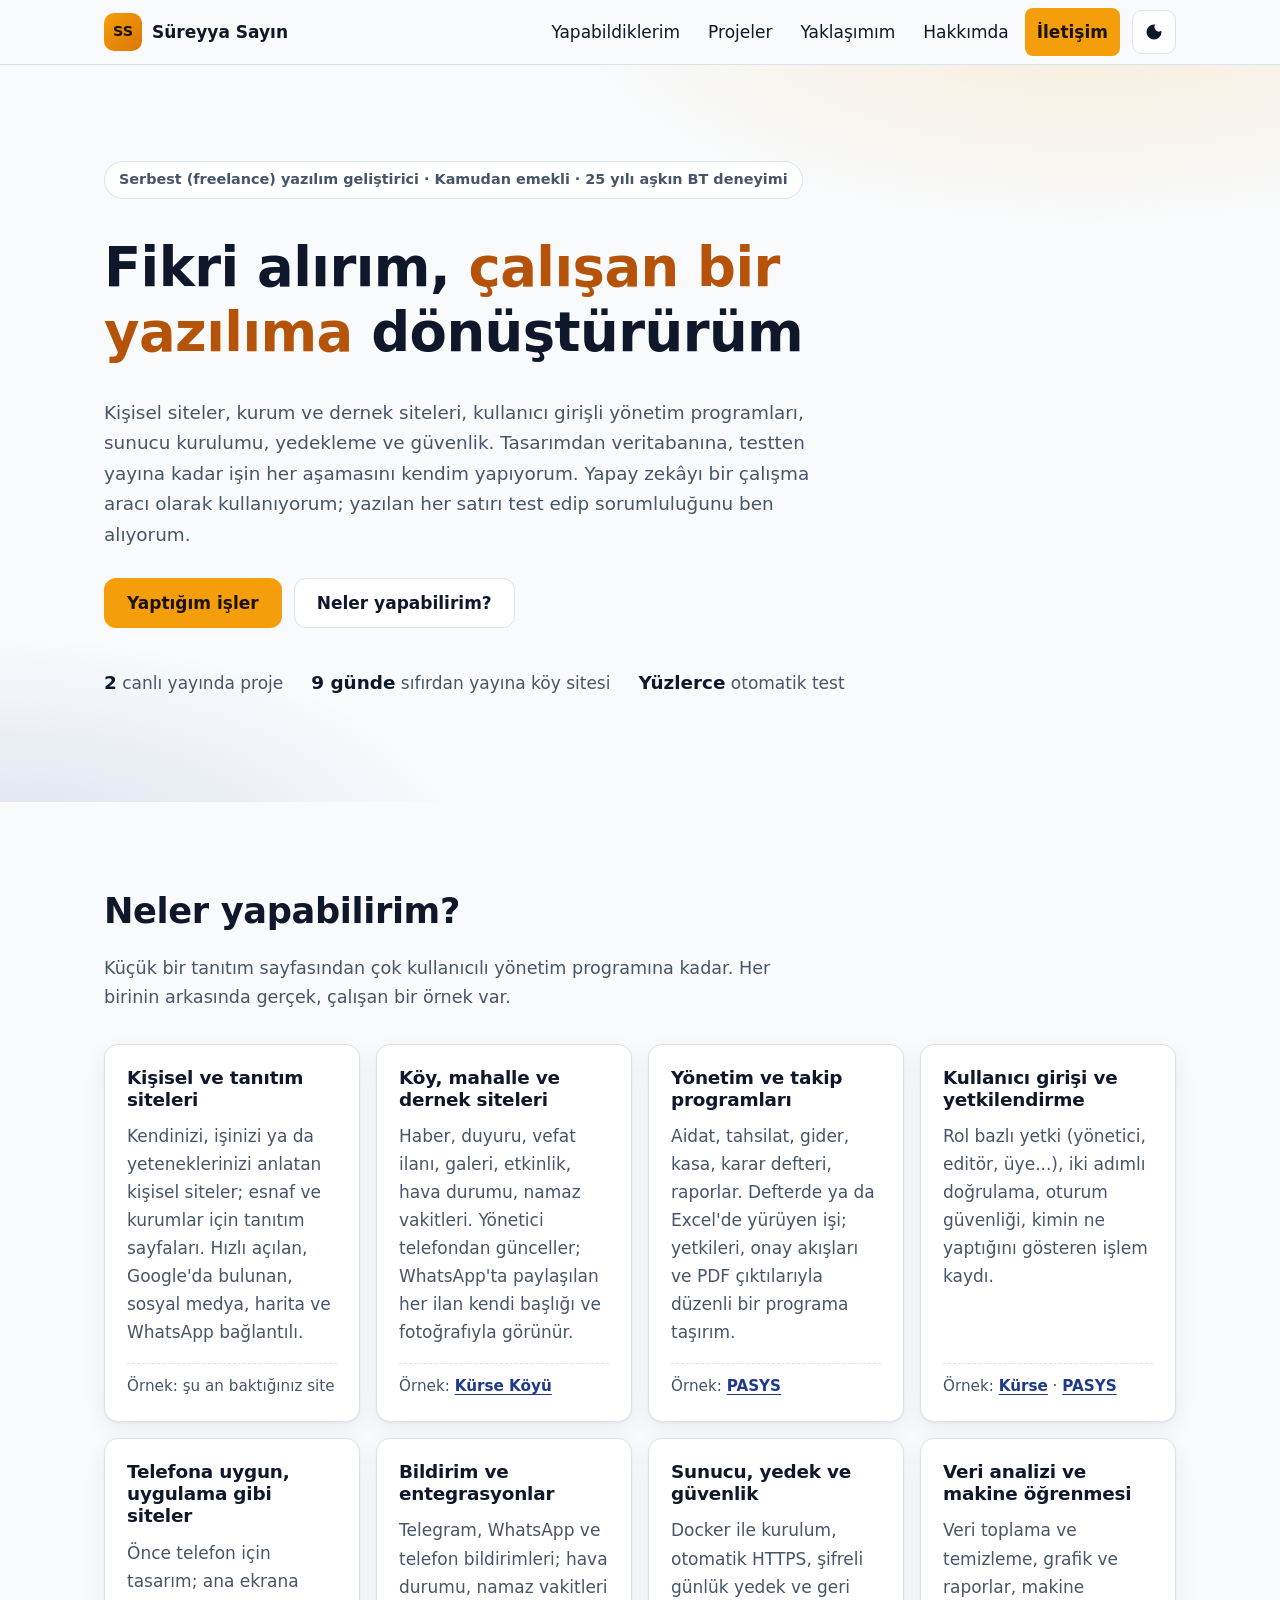
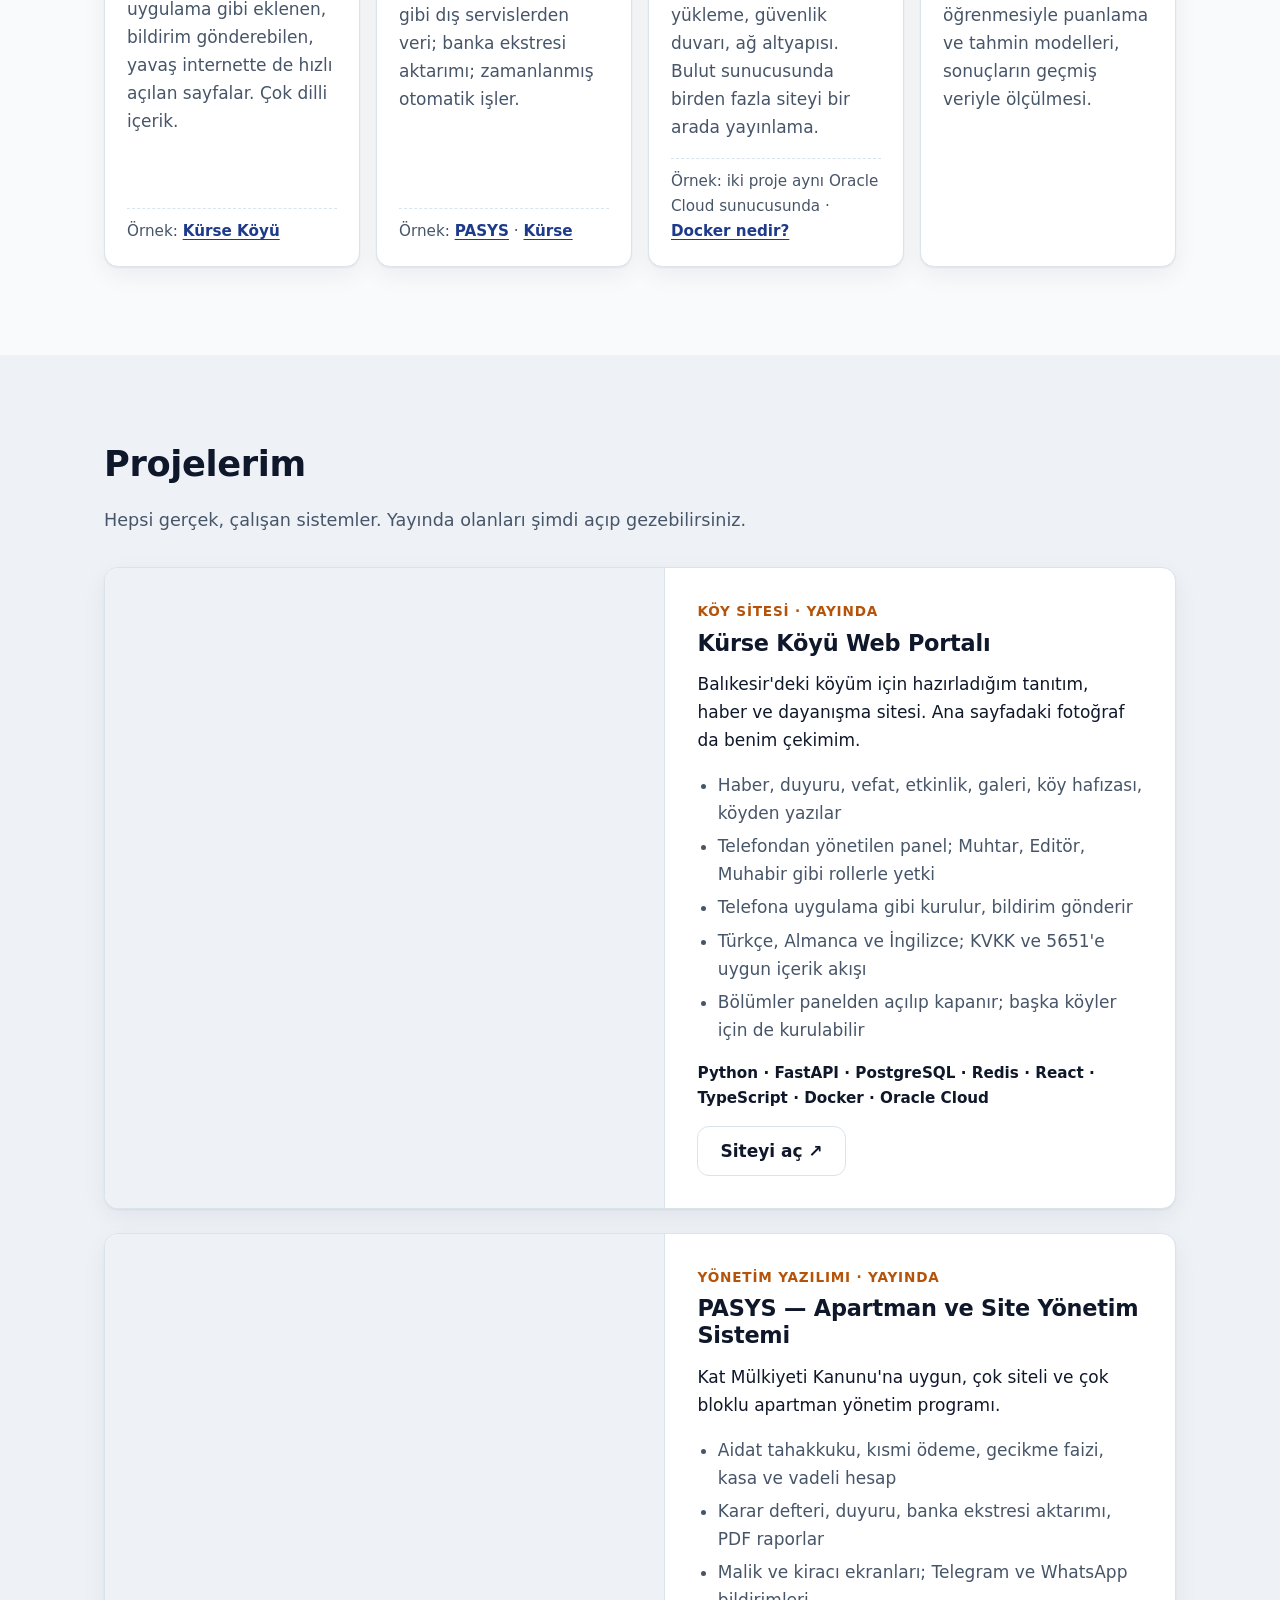
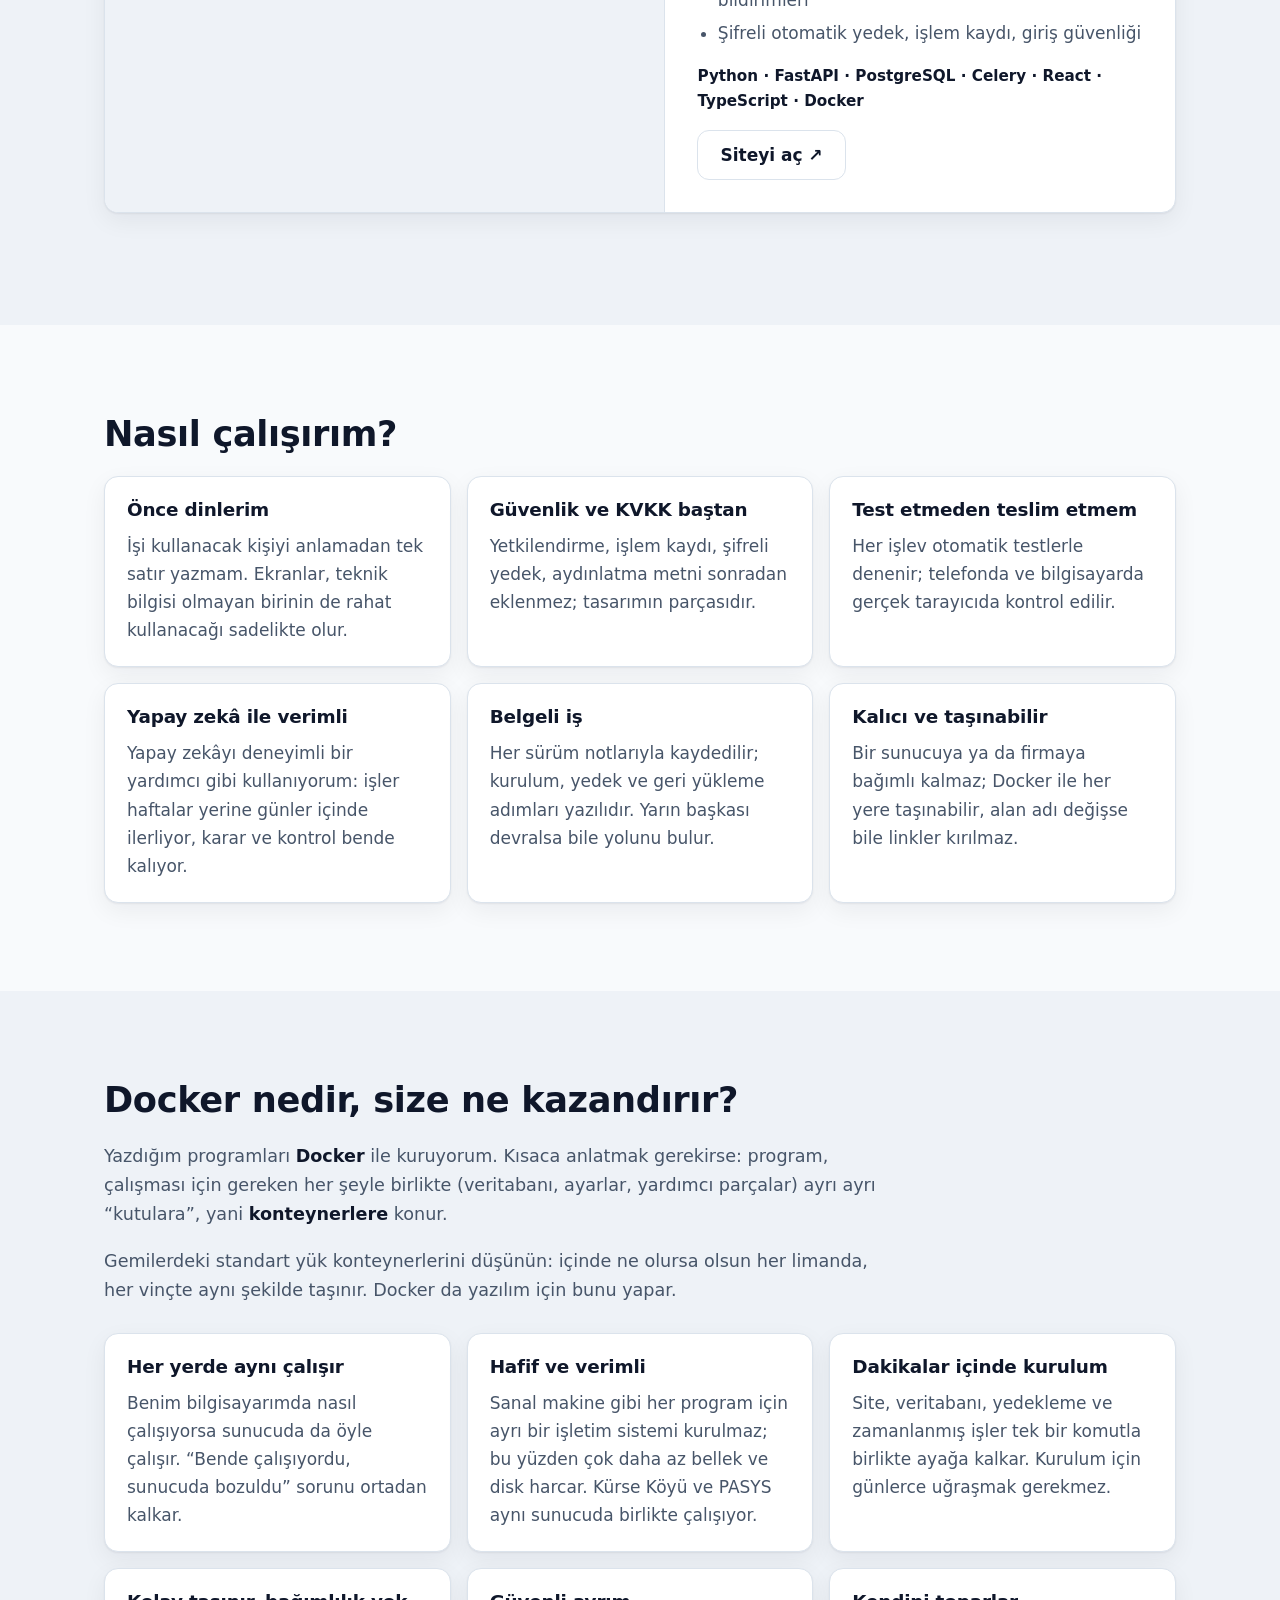
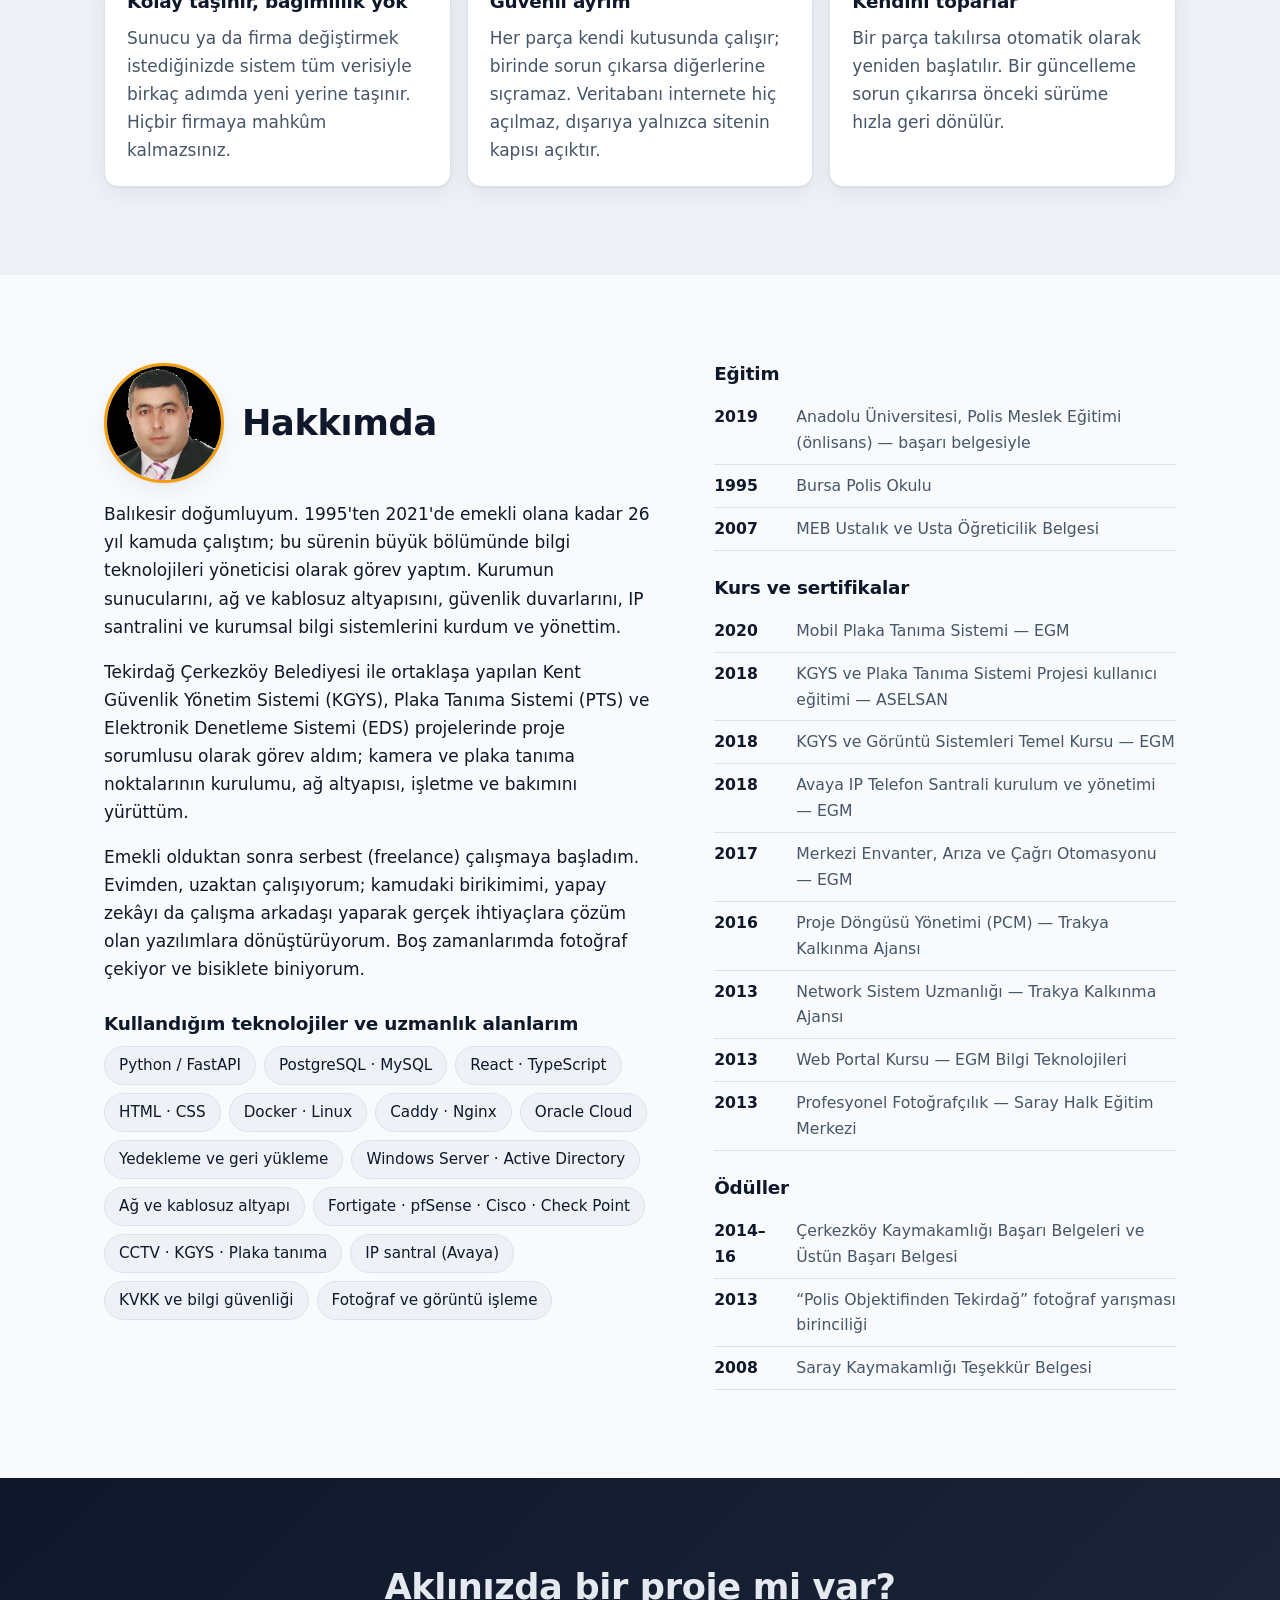
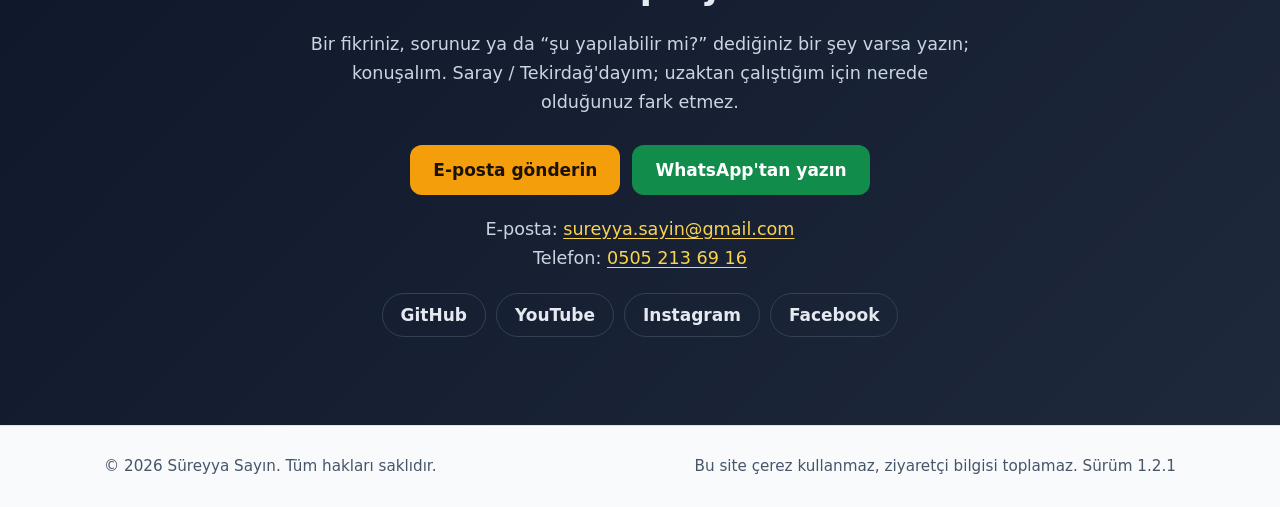
==== docs/index.html @ 5fce32c5 "fix: 'ücretsiz sunucu' ifadeleri kaldırıldı, denetime eklendi (1.2.1) Co-Authored-By: Claude Opus 5." ====
<!doctype html>
<html lang="tr">
<head>
<meta charset="utf-8">
<meta name="viewport" content="width=device-width, initial-scale=1">
<meta http-equiv="Content-Security-Policy" content="default-src 'self'; img-src 'self' data:; style-src 'self'; script-src 'self'; base-uri 'self'; form-action 'none'">
<meta name="referrer" content="strict-origin-when-cross-origin">
<title>Süreyya Sayın — Yazılım Geliştirici</title>
<meta name="description" content="Süreyya Sayın: web siteleri, yönetim programları, sunucu ve güvenlik altyapısı geliştiren, kamudan emekli bilgi teknolojileri uzmanı. Yaptığı projeler ve yetenekleri.">
<link rel="canonical" href="https://sureyyasayin.github.io/">
<meta name="theme-color" content="#0f172a">
<link rel="icon" href="favicon.svg" type="image/svg+xml">
<link rel="stylesheet" href="style.css">

<meta property="og:type" content="profile">
<meta property="og:locale" content="tr_TR">
<meta property="og:site_name" content="Süreyya Sayın">
<meta property="og:title" content="Süreyya Sayın — Yazılım Geliştirici">
<meta property="og:description" content="Web siteleri, yönetim programları, sunucu ve güvenlik. Yaptığım projeler ve yapabildiklerim.">
<meta property="og:url" content="https://sureyyasayin.github.io/">
<meta property="og:image" content="https://sureyyasayin.github.io/img/og.jpg">
<meta property="og:image:width" content="1200">
<meta property="og:image:height" content="630">
<meta property="og:image:alt" content="Süreyya Sayın'ın yaptığı Kürse Köyü sitesinin ana sayfası">
<meta name="twitter:card" content="summary_large_image">

<script type="application/ld+json">
{
  "@context": "https://schema.org",
  "@type": "Person",
  "name": "Süreyya Sayın",
  "jobTitle": "Yazılım geliştirici",
  "address": { "@type": "PostalAddress", "addressLocality": "Saray", "addressRegion": "Tekirdağ", "addressCountry": "TR" },
  "url": "https://sureyyasayin.github.io/",
  "sameAs": [
    "https://github.com/sureyyasayin",
    "https://www.youtube.com/@sureyyasayin",
    "https://www.instagram.com/sureyya.sayin/",
    "https://www.facebook.com/sureyya.sayin"
  ],
  "knowsAbout": ["Web geliştirme", "Python", "FastAPI", "PostgreSQL", "React", "Docker", "Ağ güvenliği", "KVKK"]
}
</script>
<script src="site.js" defer></script>
</head>
<body>
<a class="atla" href="#icerik">İçeriğe geç</a>

<header class="ust">
  <div class="kap ust-ic">
    <a class="logo" href="#" aria-label="Süreyya Sayın — sayfa başı">
      <span class="logo-isaret" aria-hidden="true">SS</span>
      <span>Süreyya Sayın</span>
    </a>
    <nav aria-label="Ana menü">
      <button class="menu-dugme" type="button" aria-expanded="false" aria-controls="menu">Menü</button>
      <ul id="menu" class="menu">
        <li><a href="#yapabildiklerim">Yapabildiklerim</a></li>
        <li><a href="#projeler">Projeler</a></li>
        <li><a href="#yaklasim">Yaklaşımım</a></li>
        <li><a href="#hakkimda">Hakkımda</a></li>
        <li><a class="menu-cta" href="#iletisim">İletişim</a></li>
      </ul>
    </nav>
    <button class="tema-dugme" type="button" aria-label="Açık / koyu tema" title="Açık / koyu tema">
      <svg viewBox="0 0 24 24" width="20" height="20" aria-hidden="true"><path fill="currentColor" d="M12 3a9 9 0 1 0 9 9c0-.46-.04-.92-.1-1.36A5.5 5.5 0 0 1 13.36 3.1 9.2 9.2 0 0 0 12 3Z"/></svg>
    </button>
  </div>
</header>

<main id="icerik">

<section class="giris">
  <div class="kap giris-ic">
    <p class="rozet">Serbest (freelance) yazılım geliştirici · Kamudan emekli · 25 yılı aşkın BT deneyimi</p>
    <h1>Fikri alırım, <span class="vurgu">çalışan bir yazılıma</span> dönüştürürüm</h1>
    <p class="giris-metin">Kişisel siteler, kurum ve dernek siteleri, kullanıcı girişli yönetim programları, sunucu kurulumu, yedekleme ve güvenlik. Tasarımdan veritabanına, testten yayına kadar işin her aşamasını kendim yapıyorum. Yapay zekâyı bir çalışma aracı olarak kullanıyorum; yazılan her satırı test edip sorumluluğunu ben alıyorum.</p>
    <div class="dugmeler">
      <a class="dugme dugme-ana" href="#projeler">Yaptığım işler</a>
      <a class="dugme dugme-ikinci" href="#yapabildiklerim">Neler yapabilirim?</a>
    </div>
    <ul class="giris-kanit" aria-label="Öne çıkanlar">
      <li><strong>2</strong> canlı yayında proje</li>
      <li><strong>9 günde</strong> sıfırdan yayına köy sitesi</li>
      <li><strong>Yüzlerce</strong> otomatik test</li>
    </ul>
  </div>
</section>

<section id="yapabildiklerim" class="bolum">
  <div class="kap">
    <h2>Neler yapabilirim?</h2>
    <p class="bolum-giris">Küçük bir tanıtım sayfasından çok kullanıcılı yönetim programına kadar. Her birinin arkasında gerçek, çalışan bir örnek var.</p>
    <div class="kartlar">
      <article class="kart">
        <h3>Kişisel ve tanıtım siteleri</h3>
        <p>Kendinizi, işinizi ya da yeteneklerinizi anlatan kişisel siteler; esnaf ve kurumlar için tanıtım sayfaları. Hızlı açılan, Google'da bulunan, sosyal medya, harita ve WhatsApp bağlantılı.</p>
        <p class="kanit">Örnek: şu an baktığınız site</p>
      </article>
      <article class="kart">
        <h3>Köy, mahalle ve dernek siteleri</h3>
        <p>Haber, duyuru, vefat ilanı, galeri, etkinlik, hava durumu, namaz vakitleri. Yönetici telefondan günceller; WhatsApp'ta paylaşılan her ilan kendi başlığı ve fotoğrafıyla görünür.</p>
        <p class="kanit">Örnek: <a href="#proje-kurse">Kürse Köyü</a></p>
      </article>
      <article class="kart">
        <h3>Yönetim ve takip programları</h3>
        <p>Aidat, tahsilat, gider, kasa, karar defteri, raporlar. Defterde ya da Excel'de yürüyen işi; yetkileri, onay akışları ve PDF çıktılarıyla düzenli bir programa taşırım.</p>
        <p class="kanit">Örnek: <a href="#proje-pasys">PASYS</a></p>
      </article>
      <article class="kart">
        <h3>Kullanıcı girişi ve yetkilendirme</h3>
        <p>Rol bazlı yetki (yönetici, editör, üye...), iki adımlı doğrulama, oturum güvenliği, kimin ne yaptığını gösteren işlem kaydı.</p>
        <p class="kanit">Örnek: <a href="#proje-kurse">Kürse</a> · <a href="#proje-pasys">PASYS</a></p>
      </article>
      <article class="kart">
        <h3>Telefona uygun, uygulama gibi siteler</h3>
        <p>Önce telefon için tasarım; ana ekrana uygulama gibi eklenen, bildirim gönderebilen, yavaş internette de hızlı açılan sayfalar. Çok dilli içerik.</p>
        <p class="kanit">Örnek: <a href="#proje-kurse">Kürse Köyü</a></p>
      </article>
      <article class="kart">
        <h3>Bildirim ve entegrasyonlar</h3>
        <p>Telegram, WhatsApp ve telefon bildirimleri; hava durumu, namaz vakitleri gibi dış servislerden veri; banka ekstresi aktarımı; zamanlanmış otomatik işler.</p>
        <p class="kanit">Örnek: <a href="#proje-pasys">PASYS</a> · <a href="#proje-kurse">Kürse</a></p>
      </article>
      <article class="kart">
        <h3>Sunucu, yedek ve güvenlik</h3>
        <p>Docker ile kurulum, otomatik HTTPS, şifreli günlük yedek ve geri yükleme, güvenlik duvarı, ağ altyapısı. Bulut sunucusunda birden fazla siteyi bir arada yayınlama.</p>
        <p class="kanit">Örnek: iki proje aynı Oracle Cloud sunucusunda · <a href="#docker">Docker nedir?</a></p>
      </article>
      <article class="kart">
        <h3>Veri analizi ve makine öğrenmesi</h3>
        <p>Veri toplama ve temizleme, grafik ve raporlar, makine öğrenmesiyle puanlama ve tahmin modelleri, sonuçların geçmiş veriyle ölçülmesi.</p>
      </article>
    </div>
  </div>
</section>

<section id="projeler" class="bolum bolum-koyu">
  <div class="kap">
    <h2>Projelerim</h2>
    <p class="bolum-giris">Hepsi gerçek, çalışan sistemler. Yayında olanları şimdi açıp gezebilirsiniz.</p>

    <article class="proje" id="proje-kurse">
      <a class="proje-gorsel" href="https://kursekoyu.duckdns.org" target="_blank" rel="noopener">
        <img src="img/kursekoyu.webp" width="960" height="600" loading="lazy" decoding="async" alt="Kürse Köyü sitesinin ana sayfası: köy manzarası, hava durumu ve namaz vakitleri kutuları">
      </a>
      <div class="proje-metin">
        <p class="etiket">Köy sitesi · Yayında</p>
        <h3>Kürse Köyü Web Portalı</h3>
        <p>Balıkesir'deki köyüm için hazırladığım tanıtım, haber ve dayanışma sitesi. Ana sayfadaki fotoğraf da benim çekimim.</p>
        <ul class="ozellik">
          <li>Haber, duyuru, vefat, etkinlik, galeri, köy hafızası, köyden yazılar</li>
          <li>Telefondan yönetilen panel; Muhtar, Editör, Muhabir gibi rollerle yetki</li>
          <li>Telefona uygulama gibi kurulur, bildirim gönderir</li>
          <li>Türkçe, Almanca ve İngilizce; KVKK ve 5651'e uygun içerik akışı</li>
          <li>Bölümler panelden açılıp kapanır; başka köyler için de kurulabilir</li>
        </ul>
        <p class="teknik">Python · FastAPI · PostgreSQL · Redis · React · TypeScript · Docker · Oracle Cloud</p>
        <a class="dugme dugme-ikinci" href="https://kursekoyu.duckdns.org" target="_blank" rel="noopener">Siteyi aç<span class="gizli"> (yeni sekmede)</span> ↗</a>
      </div>
    </article>

    <article class="proje" id="proje-pasys">
      <a class="proje-gorsel" href="https://pasys.duckdns.org" target="_blank" rel="noopener">
        <img src="img/pasys.webp" width="960" height="600" loading="lazy" decoding="async" alt="PASYS apartman ve site yönetim programının tanıtım sayfası">
      </a>
      <div class="proje-metin">
        <p class="etiket">Yönetim yazılımı · Yayında</p>
        <h3>PASYS — Apartman ve Site Yönetim Sistemi</h3>
        <p>Kat Mülkiyeti Kanunu'na uygun, çok siteli ve çok bloklu apartman yönetim programı.</p>
        <ul class="ozellik">
          <li>Aidat tahakkuku, kısmi ödeme, gecikme faizi, kasa ve vadeli hesap</li>
          <li>Karar defteri, duyuru, banka ekstresi aktarımı, PDF raporlar</li>
          <li>Malik ve kiracı ekranları; Telegram ve WhatsApp bildirimleri</li>
          <li>Şifreli otomatik yedek, işlem kaydı, giriş güvenliği</li>
        </ul>
        <p class="teknik">Python · FastAPI · PostgreSQL · Celery · React · TypeScript · Docker</p>
        <a class="dugme dugme-ikinci" href="https://pasys.duckdns.org" target="_blank" rel="noopener">Siteyi aç<span class="gizli"> (yeni sekmede)</span> ↗</a>
      </div>
    </article>

  </div>
</section>

<section id="yaklasim" class="bolum">
  <div class="kap">
    <h2>Nasıl çalışırım?</h2>
    <div class="kartlar kartlar-uc">
      <article class="kart"><h3>Önce dinlerim</h3><p>İşi kullanacak kişiyi anlamadan tek satır yazmam. Ekranlar, teknik bilgisi olmayan birinin de rahat kullanacağı sadelikte olur.</p></article>
      <article class="kart"><h3>Güvenlik ve KVKK baştan</h3><p>Yetkilendirme, işlem kaydı, şifreli yedek, aydınlatma metni sonradan eklenmez; tasarımın parçasıdır.</p></article>
      <article class="kart"><h3>Test etmeden teslim etmem</h3><p>Her işlev otomatik testlerle denenir; telefonda ve bilgisayarda gerçek tarayıcıda kontrol edilir.</p></article>
      <article class="kart"><h3>Yapay zekâ ile verimli</h3><p>Yapay zekâyı deneyimli bir yardımcı gibi kullanıyorum: işler haftalar yerine günler içinde ilerliyor, karar ve kontrol bende kalıyor.</p></article>
      <article class="kart"><h3>Belgeli iş</h3><p>Her sürüm notlarıyla kaydedilir; kurulum, yedek ve geri yükleme adımları yazılıdır. Yarın başkası devralsa bile yolunu bulur.</p></article>
      <article class="kart"><h3>Kalıcı ve taşınabilir</h3><p>Bir sunucuya ya da firmaya bağımlı kalmaz; Docker ile her yere taşınabilir, alan adı değişse bile linkler kırılmaz.</p></article>
    </div>
  </div>
</section>

<section id="docker" class="bolum bolum-koyu">
  <div class="kap">
    <h2>Docker nedir, size ne kazandırır?</h2>
    <div class="docker-giris">
      <p>Yazdığım programları <strong>Docker</strong> ile kuruyorum. Kısaca anlatmak gerekirse: program, çalışması için gereken her şeyle birlikte (veritabanı, ayarlar, yardımcı parçalar) ayrı ayrı “kutulara”, yani <strong>konteynerlere</strong> konur.</p>
      <p>Gemilerdeki standart yük konteynerlerini düşünün: içinde ne olursa olsun her limanda, her vinçte aynı şekilde taşınır. Docker da yazılım için bunu yapar.</p>
    </div>
    <div class="kartlar kartlar-uc">
      <article class="kart"><h3>Her yerde aynı çalışır</h3><p>Benim bilgisayarımda nasıl çalışıyorsa sunucuda da öyle çalışır. “Bende çalışıyordu, sunucuda bozuldu” sorunu ortadan kalkar.</p></article>
      <article class="kart"><h3>Hafif ve verimli</h3><p>Sanal makine gibi her program için ayrı bir işletim sistemi kurulmaz; bu yüzden çok daha az bellek ve disk harcar. Kürse Köyü ve PASYS aynı sunucuda birlikte çalışıyor.</p></article>
      <article class="kart"><h3>Dakikalar içinde kurulum</h3><p>Site, veritabanı, yedekleme ve zamanlanmış işler tek bir komutla birlikte ayağa kalkar. Kurulum için günlerce uğraşmak gerekmez.</p></article>
      <article class="kart"><h3>Kolay taşınır, bağımlılık yok</h3><p>Sunucu ya da firma değiştirmek istediğinizde sistem tüm verisiyle birkaç adımda yeni yerine taşınır. Hiçbir firmaya mahkûm kalmazsınız.</p></article>
      <article class="kart"><h3>Güvenli ayrım</h3><p>Her parça kendi kutusunda çalışır; birinde sorun çıkarsa diğerlerine sıçramaz. Veritabanı internete hiç açılmaz, dışarıya yalnızca sitenin kapısı açıktır.</p></article>
      <article class="kart"><h3>Kendini toparlar</h3><p>Bir parça takılırsa otomatik olarak yeniden başlatılır. Bir güncelleme sorun çıkarırsa önceki sürüme hızla geri dönülür.</p></article>
    </div>
  </div>
</section>

<section id="hakkimda" class="bolum">
  <div class="kap hakkimda">
    <div>
      <div class="kimlik">
        <img class="portre" src="img/sureyya.webp" width="186" height="186" alt="Süreyya Sayın'ın portre fotoğrafı">
        <h2>Hakkımda</h2>
      </div>
      <p>Balıkesir doğumluyum. 1995'ten 2021'de emekli olana kadar 26 yıl kamuda çalıştım; bu sürenin büyük bölümünde bilgi teknolojileri yöneticisi olarak görev yaptım. Kurumun sunucularını, ağ ve kablosuz altyapısını, güvenlik duvarlarını, IP santralini ve kurumsal bilgi sistemlerini kurdum ve yönettim.</p>
      <p>Tekirdağ Çerkezköy Belediyesi ile ortaklaşa yapılan Kent Güvenlik Yönetim Sistemi (KGYS), Plaka Tanıma Sistemi (PTS) ve Elektronik Denetleme Sistemi (EDS) projelerinde proje sorumlusu olarak görev aldım; kamera ve plaka tanıma noktalarının kurulumu, ağ altyapısı, işletme ve bakımını yürüttüm.</p>
      <p>Emekli olduktan sonra serbest (freelance) çalışmaya başladım. Evimden, uzaktan çalışıyorum; kamudaki birikimimi, yapay zekâyı da çalışma arkadaşı yaparak gerçek ihtiyaçlara çözüm olan yazılımlara dönüştürüyorum. Boş zamanlarımda fotoğraf çekiyor ve bisiklete biniyorum.</p>

      <h3 class="ara-baslik">Kullandığım teknolojiler ve uzmanlık alanlarım</h3>
      <ul class="etiketler" aria-label="Uzmanlık alanları">
        <li>Python / FastAPI</li><li>PostgreSQL · MySQL</li><li>React · TypeScript</li><li>HTML · CSS</li>
        <li>Docker · Linux</li><li>Caddy · Nginx</li><li>Oracle Cloud</li><li>Yedekleme ve geri yükleme</li>
        <li>Windows Server · Active Directory</li><li>Ağ ve kablosuz altyapı</li><li>Fortigate · pfSense · Cisco · Check Point</li>
        <li>CCTV · KGYS · Plaka tanıma</li><li>IP santral (Avaya)</li><li>KVKK ve bilgi güvenliği</li><li>Fotoğraf ve görüntü işleme</li>
      </ul>
    </div>

    <div class="yan">
      <h3>Eğitim</h3>
      <ul class="liste">
        <li><span>2019</span> Anadolu Üniversitesi, Polis Meslek Eğitimi (önlisans) — başarı belgesiyle</li>
        <li><span>1995</span> Bursa Polis Okulu</li>
        <li><span>2007</span> MEB Ustalık ve Usta Öğreticilik Belgesi</li>
      </ul>

      <h3>Kurs ve sertifikalar</h3>
      <ul class="liste">
        <li><span>2020</span> Mobil Plaka Tanıma Sistemi — EGM</li>
        <li><span>2018</span> KGYS ve Plaka Tanıma Sistemi Projesi kullanıcı eğitimi — ASELSAN</li>
        <li><span>2018</span> KGYS ve Görüntü Sistemleri Temel Kursu — EGM</li>
        <li><span>2018</span> Avaya IP Telefon Santrali kurulum ve yönetimi — EGM</li>
        <li><span>2017</span> Merkezi Envanter, Arıza ve Çağrı Otomasyonu — EGM</li>
        <li><span>2016</span> Proje Döngüsü Yönetimi (PCM) — Trakya Kalkınma Ajansı</li>
        <li><span>2013</span> Network Sistem Uzmanlığı — Trakya Kalkınma Ajansı</li>
        <li><span>2013</span> Web Portal Kursu — EGM Bilgi Teknolojileri</li>
        <li><span>2013</span> Profesyonel Fotoğrafçılık — Saray Halk Eğitim Merkezi</li>
      </ul>

      <h3>Ödüller</h3>
      <ul class="liste">
        <li><span>2014–16</span> Çerkezköy Kaymakamlığı Başarı Belgeleri ve Üstün Başarı Belgesi</li>
        <li><span>2013</span> “Polis Objektifinden Tekirdağ” fotoğraf yarışması birinciliği</li>
        <li><span>2008</span> Saray Kaymakamlığı Teşekkür Belgesi</li>
      </ul>
    </div>
  </div>
</section>

<section id="iletisim" class="bolum bolum-iletisim">
  <div class="kap iletisim">
    <h2>Aklınızda bir proje mi var?</h2>
    <p>Bir fikriniz, sorunuz ya da “şu yapılabilir mi?” dediğiniz bir şey varsa yazın; konuşalım. Saray / Tekirdağ'dayım; uzaktan çalıştığım için nerede olduğunuz fark etmez.</p>
    <div class="dugmeler dugmeler-orta">
      <a class="dugme dugme-ana js-eposta" href="#iletisim">E-posta gönderin</a>
      <a class="dugme dugme-whatsapp js-whatsapp" href="#iletisim" hidden>WhatsApp'tan yazın</a>
    </div>
    <p class="eposta-metin">E-posta: <span class="js-eposta-metin">sureyya.sayin [at] gmail [nokta] com</span><span class="js-telefon-satir" hidden><br>Telefon: <span class="js-telefon"></span></span></p>
    <ul class="baglantilar" aria-label="Sosyal medya hesaplarım">
      <li><a href="https://github.com/sureyyasayin" target="_blank" rel="noopener me">GitHub</a></li>
      <li><a href="https://www.youtube.com/@sureyyasayin" target="_blank" rel="noopener me">YouTube</a></li>
      <li><a href="https://www.instagram.com/sureyya.sayin/" target="_blank" rel="noopener me">Instagram</a></li>
      <li><a href="https://www.facebook.com/sureyya.sayin" target="_blank" rel="noopener me">Facebook</a></li>
    </ul>
  </div>
</section>

</main>

<footer class="alt">
  <div class="kap alt-ic">
    <p>© 2026 Süreyya Sayın. Tüm hakları saklıdır.</p>
    <p>Bu site çerez kullanmaz, ziyaretçi bilgisi toplamaz. <span class="surum" data-surum="1.2.1">Sürüm 1.2.1</span></p>
  </div>
</footer>
</body>
</html>
---- docs/style.css ----
/* Süreyya Sayın — kişisel site. Dış kaynak yok; sistem yazı tipleri. */
:root {
  --zemin: #f8fafc;
  --zemin-2: #eef2f7;
  --kart: #ffffff;
  --metin: #0f172a;
  --metin-2: #475569;
  --cizgi: #dbe3ec;
  --vurgu: #b45309;
  --vurgu-acik: #f59e0b;
  --dugme-metin: #1c1204;
  --ana: #1e3a8a;
  --golge: 0 1px 2px rgb(15 23 42 / .06), 0 8px 24px rgb(15 23 42 / .06);
  --yaricap: 14px;
  --font: system-ui, -apple-system, "Segoe UI", Roboto, "Noto Sans", Ubuntu, sans-serif;
  color-scheme: light;
}
@media (prefers-color-scheme: dark) {
  :root:not([data-theme="light"]) {
    --zemin: #0b1120; --zemin-2: #0f172a; --kart: #131c2e; --metin: #e5e9f0;
    --metin-2: #a3afc2; --cizgi: #24314a; --vurgu: #fbbf24; --vurgu-acik: #f59e0b;
    --ana: #93c5fd; --golge: 0 1px 2px rgb(0 0 0 / .3), 0 8px 24px rgb(0 0 0 / .25);
    color-scheme: dark;
  }
}
:root[data-theme="dark"] {
  --zemin: #0b1120; --zemin-2: #0f172a; --kart: #131c2e; --metin: #e5e9f0;
  --metin-2: #a3afc2; --cizgi: #24314a; --vurgu: #fbbf24; --vurgu-acik: #f59e0b;
  --ana: #93c5fd; --golge: 0 1px 2px rgb(0 0 0 / .3), 0 8px 24px rgb(0 0 0 / .25);
  color-scheme: dark;
}

*, *::before, *::after { box-sizing: border-box; }
html { scroll-behavior: smooth; scroll-padding-top: 80px; -webkit-text-size-adjust: 100%; }
@media (prefers-reduced-motion: reduce) { html { scroll-behavior: auto; } * { transition: none !important; } }
body {
  margin: 0; font-family: var(--font); font-size: 1.0625rem; line-height: 1.65;
  color: var(--metin); background: var(--zemin); overflow-x: hidden;
}
img { max-width: 100%; height: auto; display: block; }
a { color: var(--ana); text-underline-offset: 3px; }
h1, h2, h3 { line-height: 1.2; margin: 0 0 .6em; letter-spacing: -.01em; }
h2 { font-size: clamp(1.6rem, 4vw, 2.2rem); }
h3 { font-size: 1.15rem; }
p { margin: 0 0 1em; }
:focus-visible { outline: 3px solid var(--vurgu-acik); outline-offset: 3px; border-radius: 6px; }

.kap { width: 100%; max-width: 1120px; margin: 0 auto; padding: 0 16px; }
@media (min-width: 640px) { .kap { padding: 0 24px; } }
.gizli { position: absolute; width: 1px; height: 1px; overflow: hidden; clip: rect(0 0 0 0); white-space: nowrap; }
.atla { position: absolute; left: 12px; top: -60px; z-index: 100; background: var(--kart); padding: 10px 14px; border-radius: 8px; }
.atla:focus { top: 12px; }

/* Üst çubuk */
.ust {
  position: sticky; top: 0; z-index: 50; background: color-mix(in srgb, var(--zemin) 88%, transparent);
  backdrop-filter: blur(10px); border-bottom: 1px solid var(--cizgi);
}
.ust-ic { display: flex; align-items: center; gap: 12px; min-height: 64px; }
.logo { display: flex; align-items: center; gap: 10px; font-weight: 700; color: var(--metin); text-decoration: none; margin-right: auto; }
.logo-isaret {
  display: grid; place-items: center; width: 38px; height: 38px; border-radius: 10px;
  background: linear-gradient(135deg, #f59e0b, #d97706); color: #1c1204; font-size: .9rem; font-weight: 800;
}
.menu { list-style: none; margin: 0; padding: 0; display: flex; gap: 4px; }
.menu a { display: block; padding: 10px 12px; border-radius: 8px; color: var(--metin); text-decoration: none; font-weight: 500; }
.menu a:hover { background: var(--zemin-2); }
.menu .menu-cta { background: var(--vurgu-acik); color: var(--dugme-metin); font-weight: 700; }
.menu .menu-cta:hover { background: #fbbf24; }
.menu-dugme, .tema-dugme {
  font: inherit; color: var(--metin); background: var(--kart); border: 1px solid var(--cizgi);
  border-radius: 10px; min-height: 44px; min-width: 44px; cursor: pointer; display: grid; place-items: center;
}
.menu-dugme { display: none; padding: 0 14px; font-weight: 600; }
@media (max-width: 820px) {
  .menu-dugme { display: grid; }
  .menu {
    display: none; position: absolute; left: 0; right: 0; top: 64px; flex-direction: column; gap: 0;
    background: var(--kart); border-bottom: 1px solid var(--cizgi); padding: 8px 16px 16px; box-shadow: var(--golge);
  }
  .menu.acik { display: flex; }
  .menu a { padding: 14px 12px; font-size: 1.1rem; }
}

/* Giriş */
.giris {
  padding: 56px 0 64px;
  background:
    radial-gradient(900px 400px at 85% -10%, rgb(245 158 11 / .16), transparent 60%),
    radial-gradient(800px 400px at 0% 110%, rgb(30 58 138 / .14), transparent 60%);
}
@media (min-width: 820px) { .giris { padding: 96px 0 104px; } }
.giris-ic h1 { max-width: 860px; }
.rozet {
  display: inline-block; font-size: .9rem; font-weight: 600; color: var(--metin-2);
  border: 1px solid var(--cizgi); background: var(--kart); padding: 6px 14px; border-radius: 999px;
}
h1 { font-size: clamp(2rem, 6vw, 3.4rem); margin-top: .4em; }
.vurgu { color: var(--vurgu); }
.giris-metin { font-size: 1.15rem; color: var(--metin-2); max-width: 720px; }
.dugmeler { display: flex; flex-wrap: wrap; gap: 12px; margin: 28px 0 0; }
.dugmeler-orta { justify-content: center; }
.dugme {
  display: inline-flex; align-items: center; justify-content: center; gap: 6px; min-height: 50px;
  padding: 0 22px; border-radius: 12px; font-weight: 700; text-decoration: none; border: 1px solid transparent;
}
.dugme-ana { background: var(--vurgu-acik); color: var(--dugme-metin); }
.dugme-ana:hover { background: #fbbf24; }
.dugme-ikinci { background: var(--kart); color: var(--metin); border-color: var(--cizgi); }
.dugme-ikinci:hover { border-color: var(--metin-2); }
.dugme-whatsapp { background: #128c4a; color: #fff; }
.dugme-whatsapp:hover { background: #0e7a40; }
.dugme[hidden] { display: none; }
.giris-kanit { list-style: none; padding: 0; margin: 40px 0 0; display: flex; flex-wrap: wrap; gap: 12px 28px; color: var(--metin-2); }
.giris-kanit strong { color: var(--metin); font-size: 1.15rem; }

/* Bölümler */
.bolum { padding: 64px 0; }
@media (min-width: 820px) { .bolum { padding: 88px 0; } }
.bolum-koyu { background: var(--zemin-2); }
.bolum-giris { color: var(--metin-2); max-width: 720px; margin-bottom: 32px; font-size: 1.1rem; }

.kartlar { display: grid; gap: 16px; grid-template-columns: 1fr; }
@media (min-width: 640px) { .kartlar { grid-template-columns: repeat(2, 1fr); } }
@media (min-width: 1000px) { .kartlar { grid-template-columns: repeat(4, 1fr); } .kartlar-uc { grid-template-columns: repeat(3, 1fr); } }
.kart {
  background: var(--kart); border: 1px solid var(--cizgi); border-radius: var(--yaricap);
  padding: 22px; box-shadow: var(--golge); display: flex; flex-direction: column;
}
.kart p { color: var(--metin-2); }
.kart p:last-child { margin-bottom: 0; }
.kart .kanit { margin-top: auto; padding-top: 10px; border-top: 1px dashed var(--cizgi); font-size: .95rem; }
.kart .kanit a { font-weight: 600; }

/* Projeler */
.proje {
  display: grid; gap: 0; background: var(--kart); border: 1px solid var(--cizgi); border-radius: var(--yaricap);
  overflow: hidden; box-shadow: var(--golge); margin-bottom: 24px;
}
@media (min-width: 900px) { .proje { grid-template-columns: 1.1fr 1fr; } }
.proje-gorsel { display: block; background: var(--zemin-2); border-bottom: 1px solid var(--cizgi); }
@media (min-width: 900px) { .proje-gorsel { border-bottom: 0; border-right: 1px solid var(--cizgi); } }
.proje-gorsel { overflow: hidden; align-self: stretch; }
.proje-gorsel img { width: 100%; height: auto; transition: transform .3s; }
.proje-gorsel:hover img { transform: scale(1.02); }
.proje-metin { padding: 24px; }
@media (min-width: 900px) { .proje-metin { padding: 32px; } }
.etiket { font-size: .85rem; font-weight: 700; text-transform: uppercase; letter-spacing: .06em; color: var(--vurgu); margin-bottom: .5em; }
.proje h3 { font-size: 1.4rem; }
.ozellik { padding-left: 1.2em; margin: 0 0 1em; color: var(--metin-2); }
.ozellik li { margin-bottom: .3em; }
.teknik { font-size: .95rem; font-weight: 600; color: var(--metin); }

.iletisim-404 { text-align: center; max-width: 640px; }

/* Docker */
.docker-giris { max-width: 780px; margin-bottom: 28px; font-size: 1.1rem; color: var(--metin-2); }
.docker-giris strong { color: var(--metin); }
.hakkimda .etiketler li { background: var(--zemin-2); }

/* Hakkımda */
.hakkimda { display: grid; gap: 40px; }
@media (min-width: 900px) { .hakkimda { grid-template-columns: 1.2fr 1fr; gap: 56px; } }
.kimlik { display: flex; align-items: center; gap: 18px; margin-bottom: 1em; }
.kimlik h2 { margin: 0; }
.portre { width: 96px; height: 96px; border-radius: 50%; object-fit: cover; border: 3px solid var(--vurgu-acik); box-shadow: var(--golge); }
@media (min-width: 640px) { .portre { width: 120px; height: 120px; } }
.ara-baslik { margin-top: 1.6em; }
.etiketler { list-style: none; padding: 0; margin: 0; display: flex; flex-wrap: wrap; gap: 8px; }
.etiketler li { background: var(--kart); border: 1px solid var(--cizgi); border-radius: 999px; padding: 6px 14px; font-size: .95rem; }
.yan h3 { margin-top: 1.4em; }
.yan h3:first-child { margin-top: 0; }
.liste { list-style: none; padding: 0; margin: 0; }
.liste li { display: grid; grid-template-columns: 4.6em 1fr; gap: 10px; padding: 8px 0; border-bottom: 1px solid var(--cizgi); color: var(--metin-2); font-size: .98rem; }
.liste span { font-weight: 700; color: var(--metin); font-variant-numeric: tabular-nums; }

/* İletişim */
.bolum-iletisim { background: linear-gradient(135deg, #0f172a, #1e293b); color: #e5e9f0; }
.bolum-iletisim a:not(.dugme) { color: #fcd34d; }
.iletisim { text-align: center; max-width: 720px; }
.iletisim > p { color: #cbd5e1; font-size: 1.1rem; }
.eposta-metin { margin-top: 20px; }
.baglantilar { list-style: none; padding: 0; margin: 20px 0 0; display: flex; flex-wrap: wrap; justify-content: center; gap: 10px; }
.bolum-iletisim .baglantilar a {
  display: inline-flex; align-items: center; min-height: 44px; padding: 0 18px; border-radius: 999px;
  border: 1px solid #334155; color: #e5e9f0; text-decoration: none; font-weight: 600;
}
.bolum-iletisim .baglantilar a:hover { border-color: #fcd34d; color: #fcd34d; }

.alt { padding: 28px 0; border-top: 1px solid var(--cizgi); color: var(--metin-2); font-size: .95rem; }
.alt-ic { display: flex; flex-wrap: wrap; justify-content: space-between; gap: 4px 24px; }
.alt p { margin: 0; }
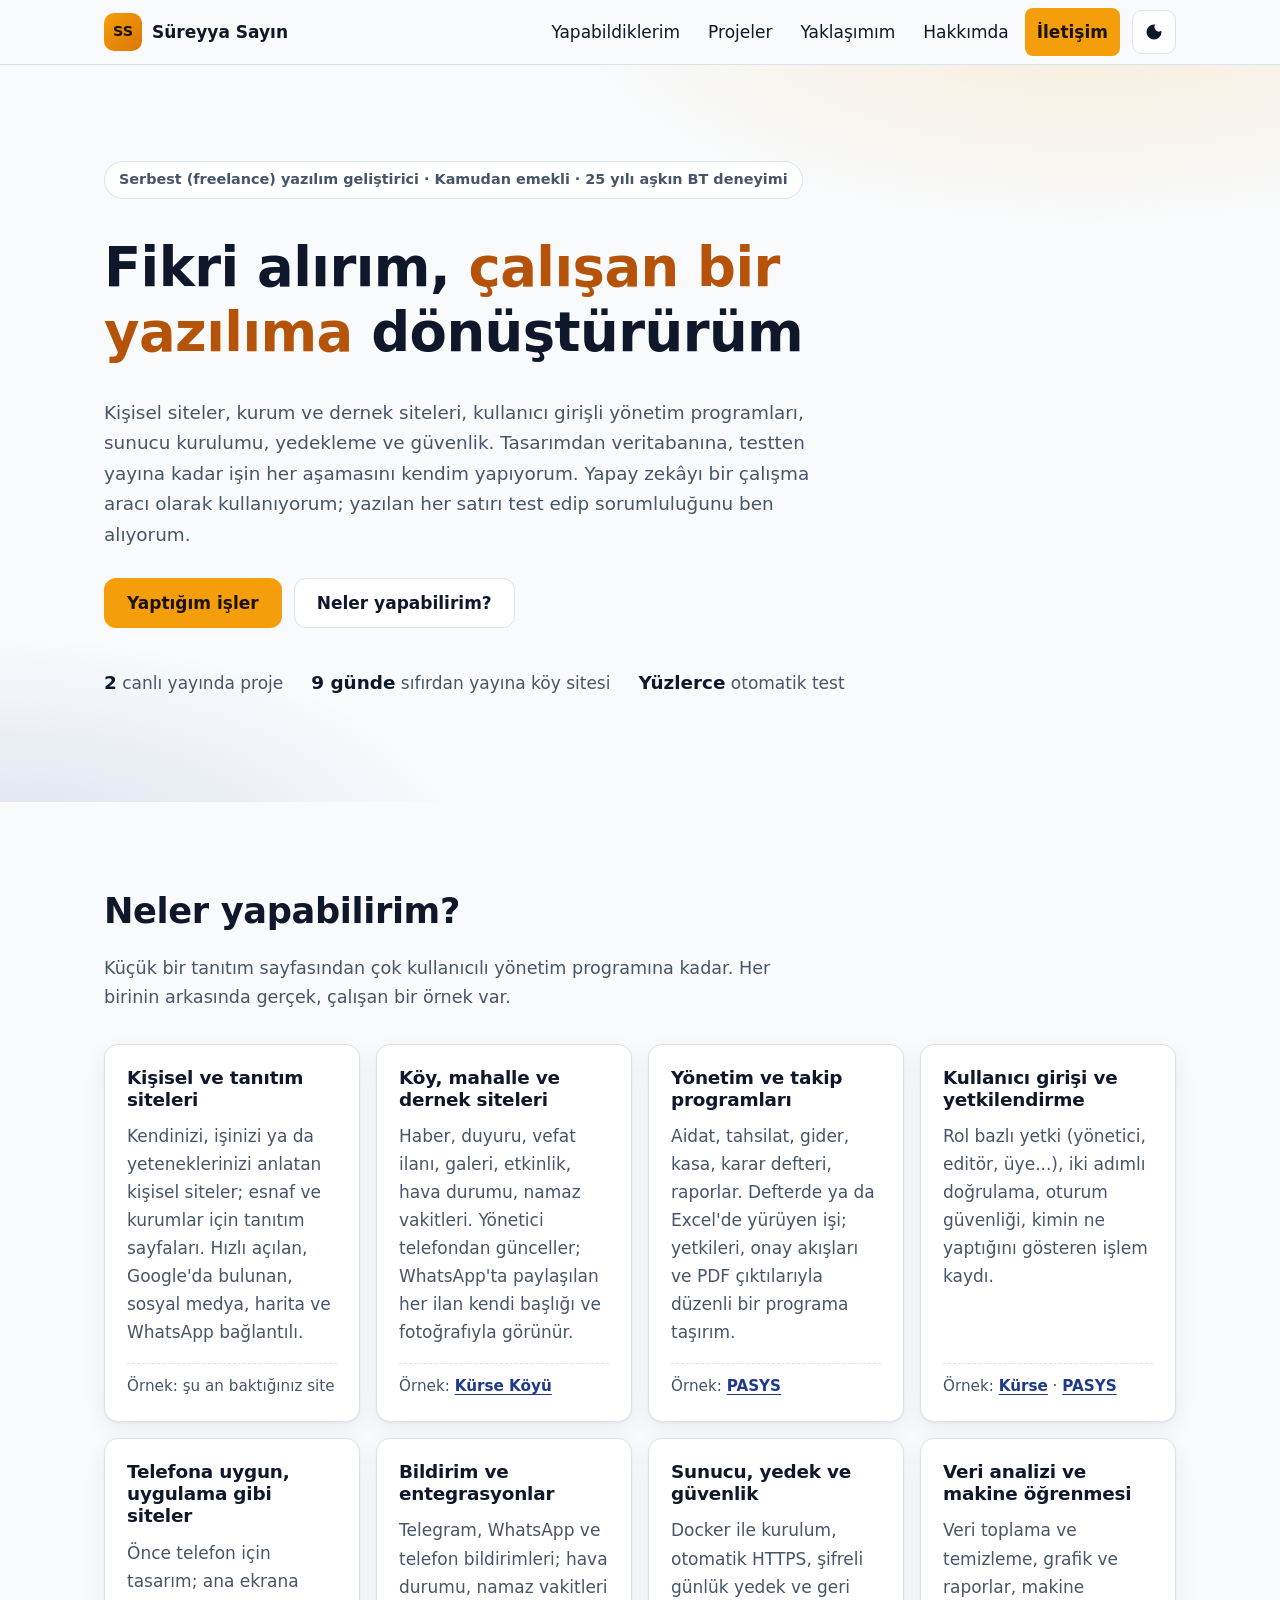
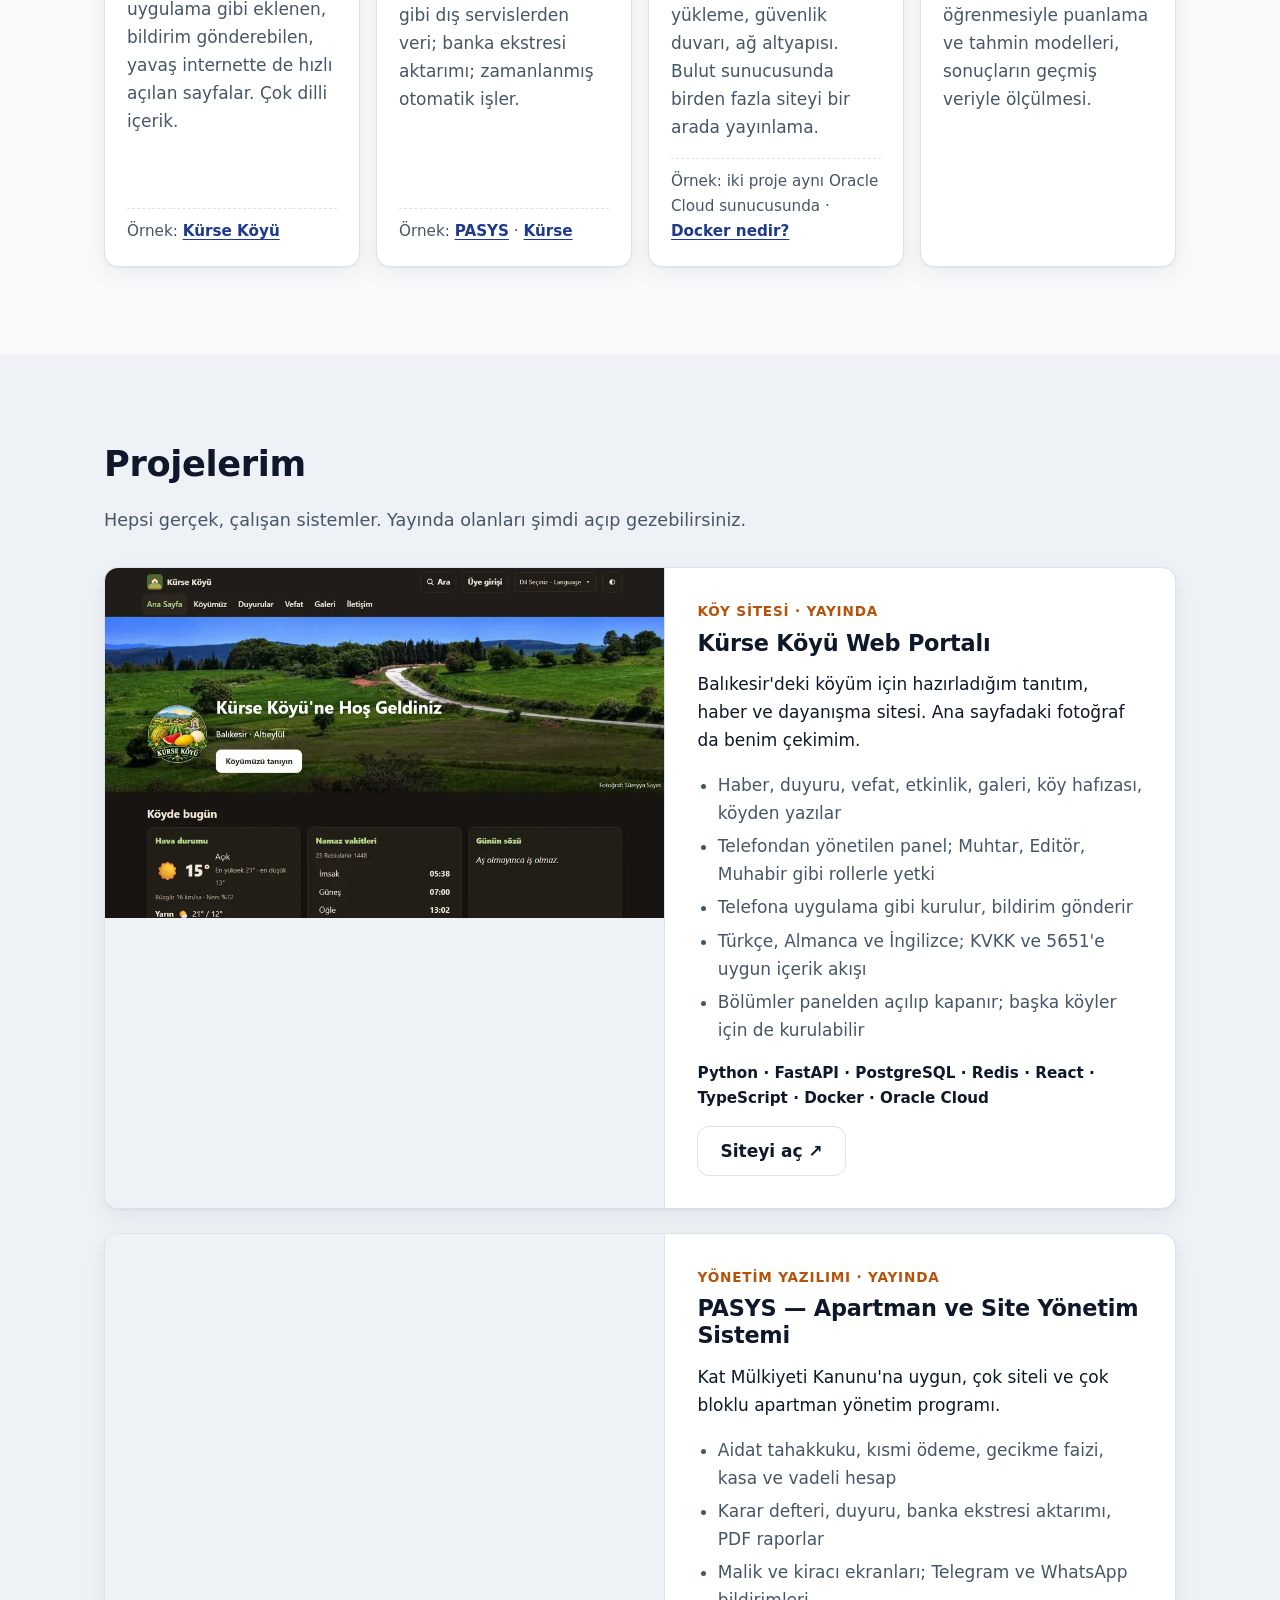
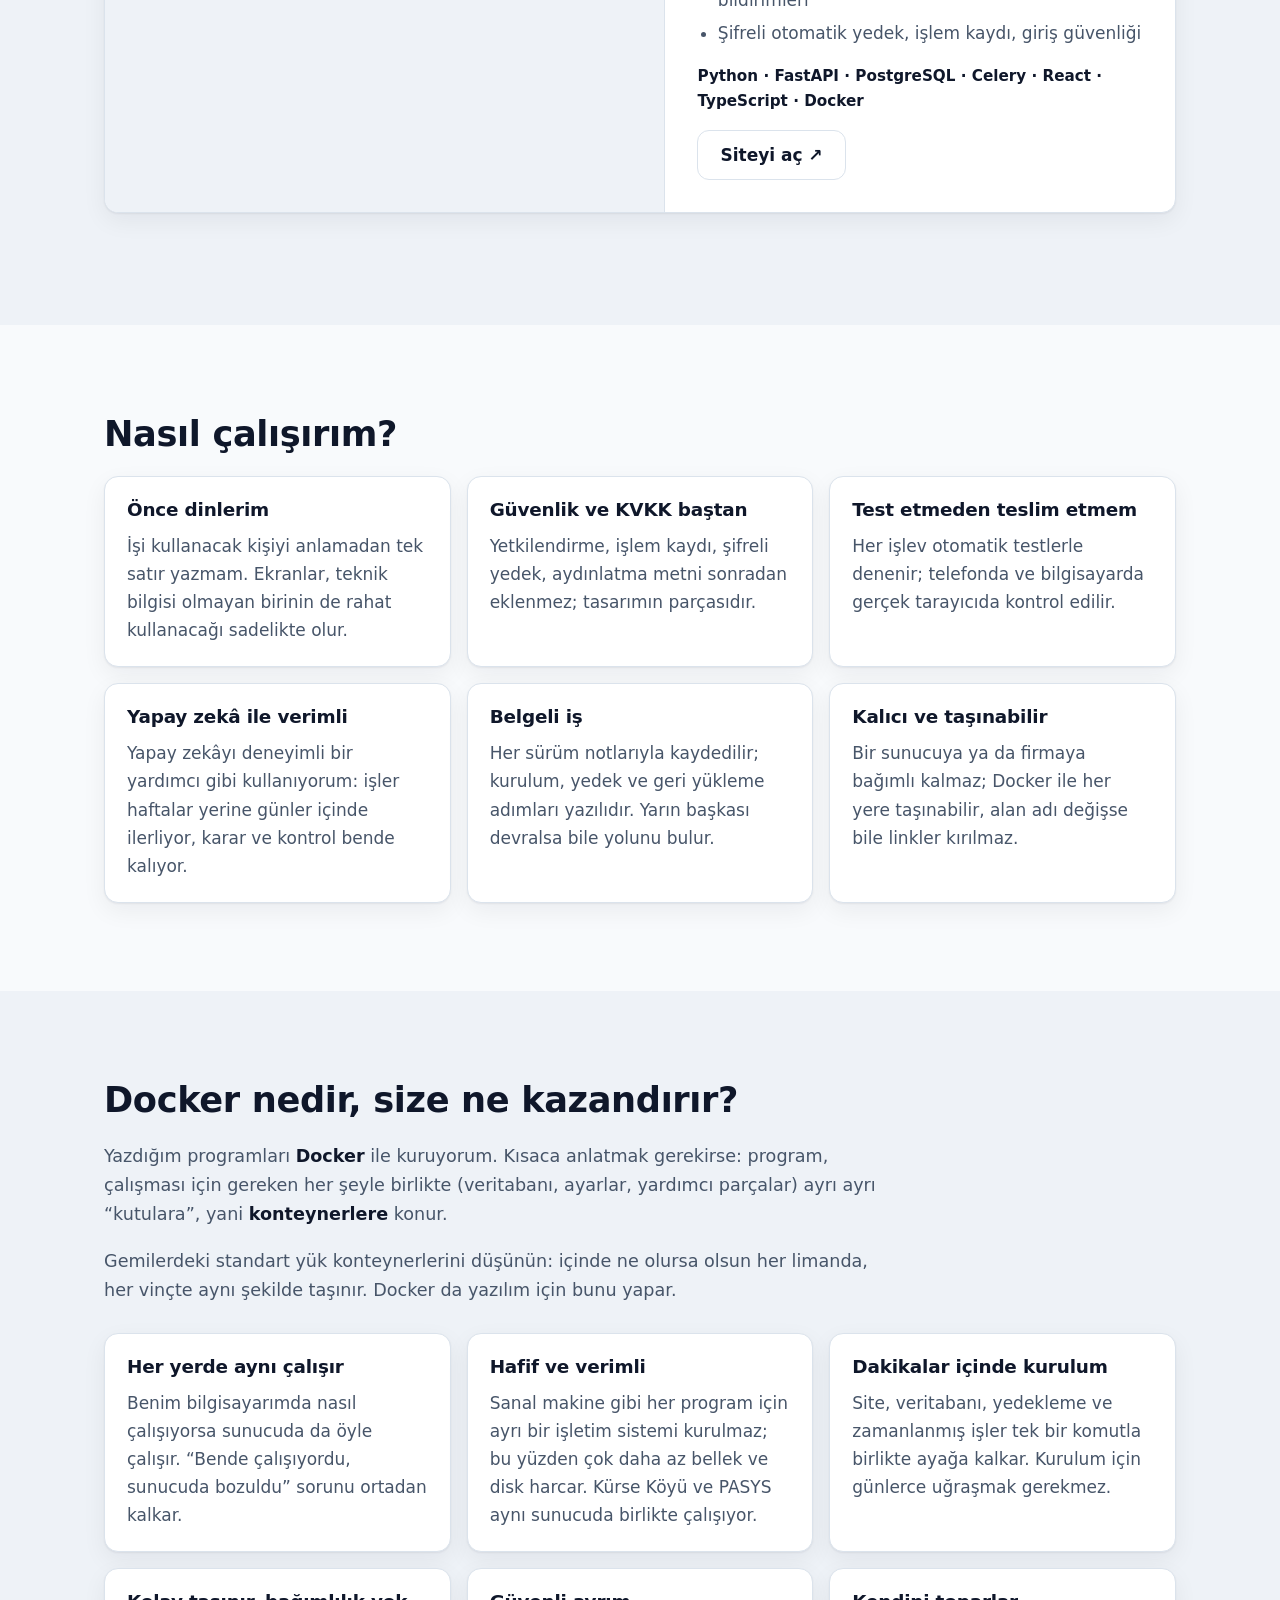
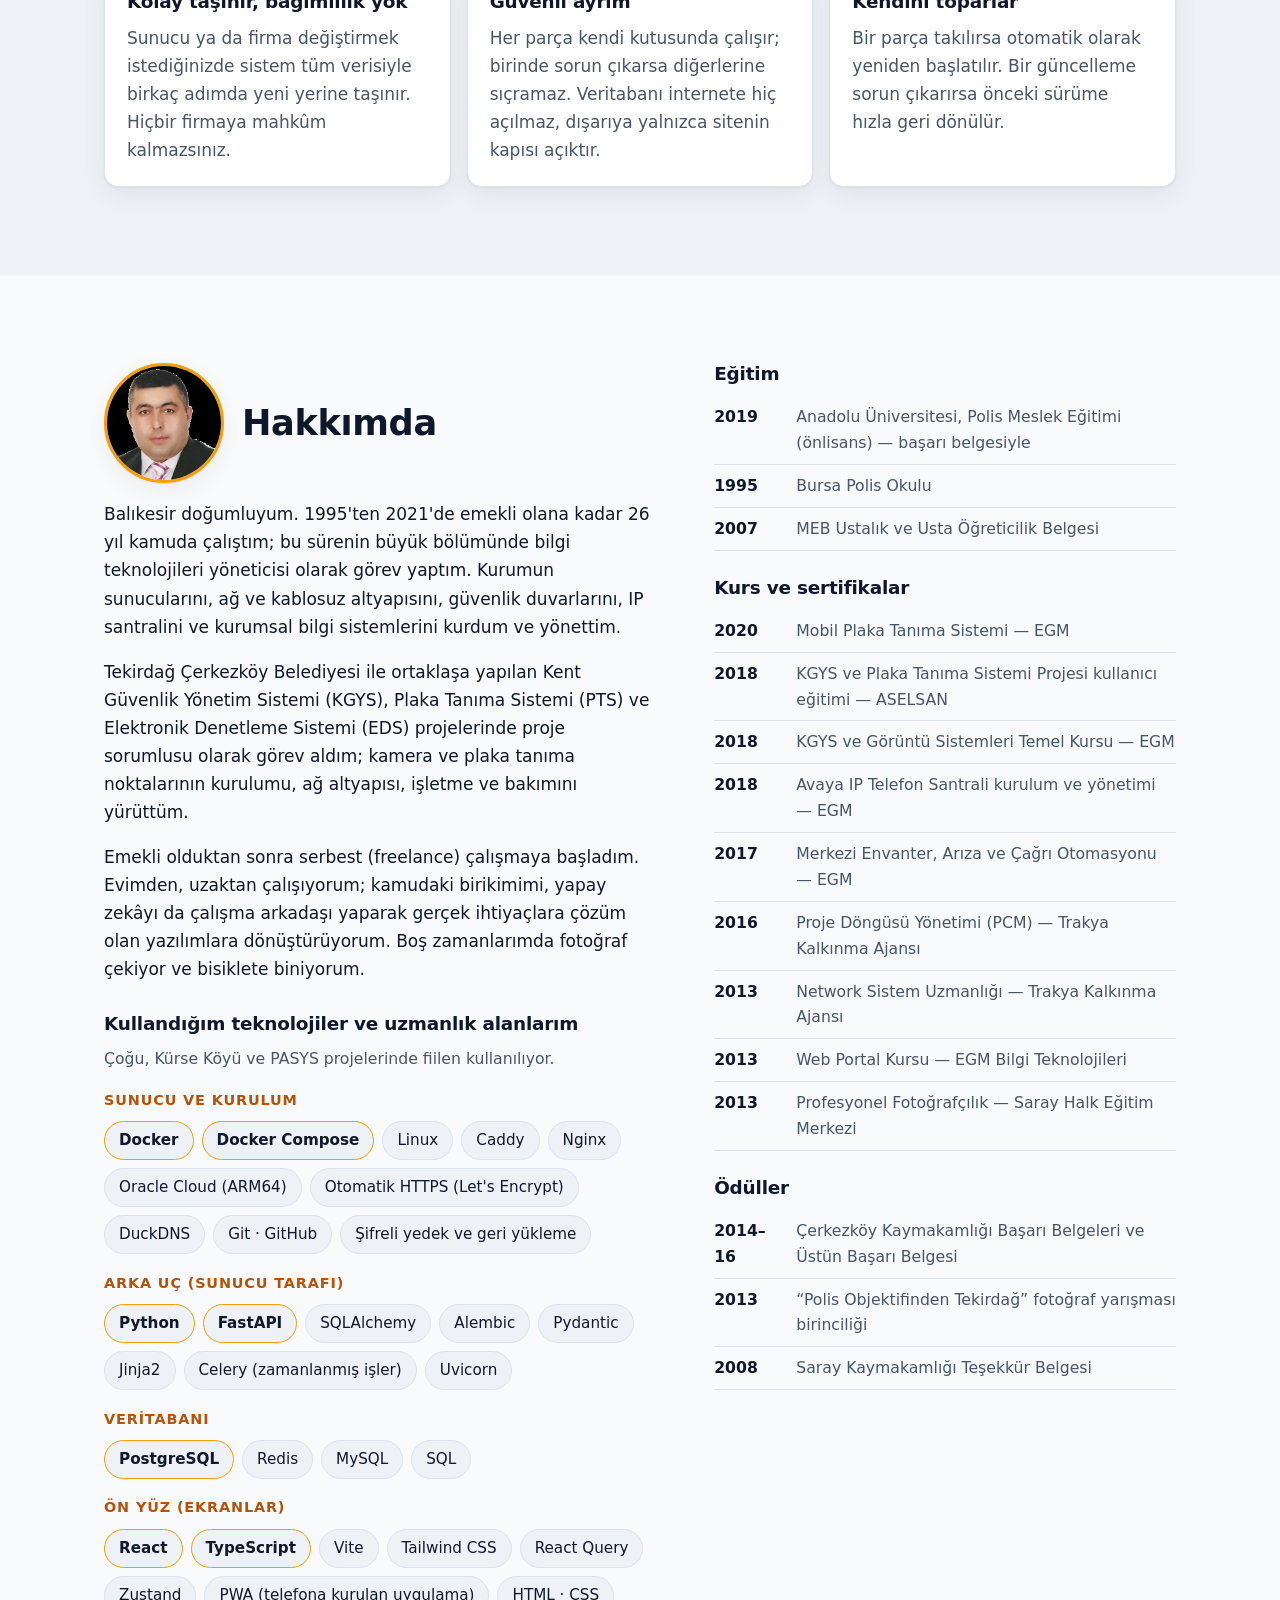
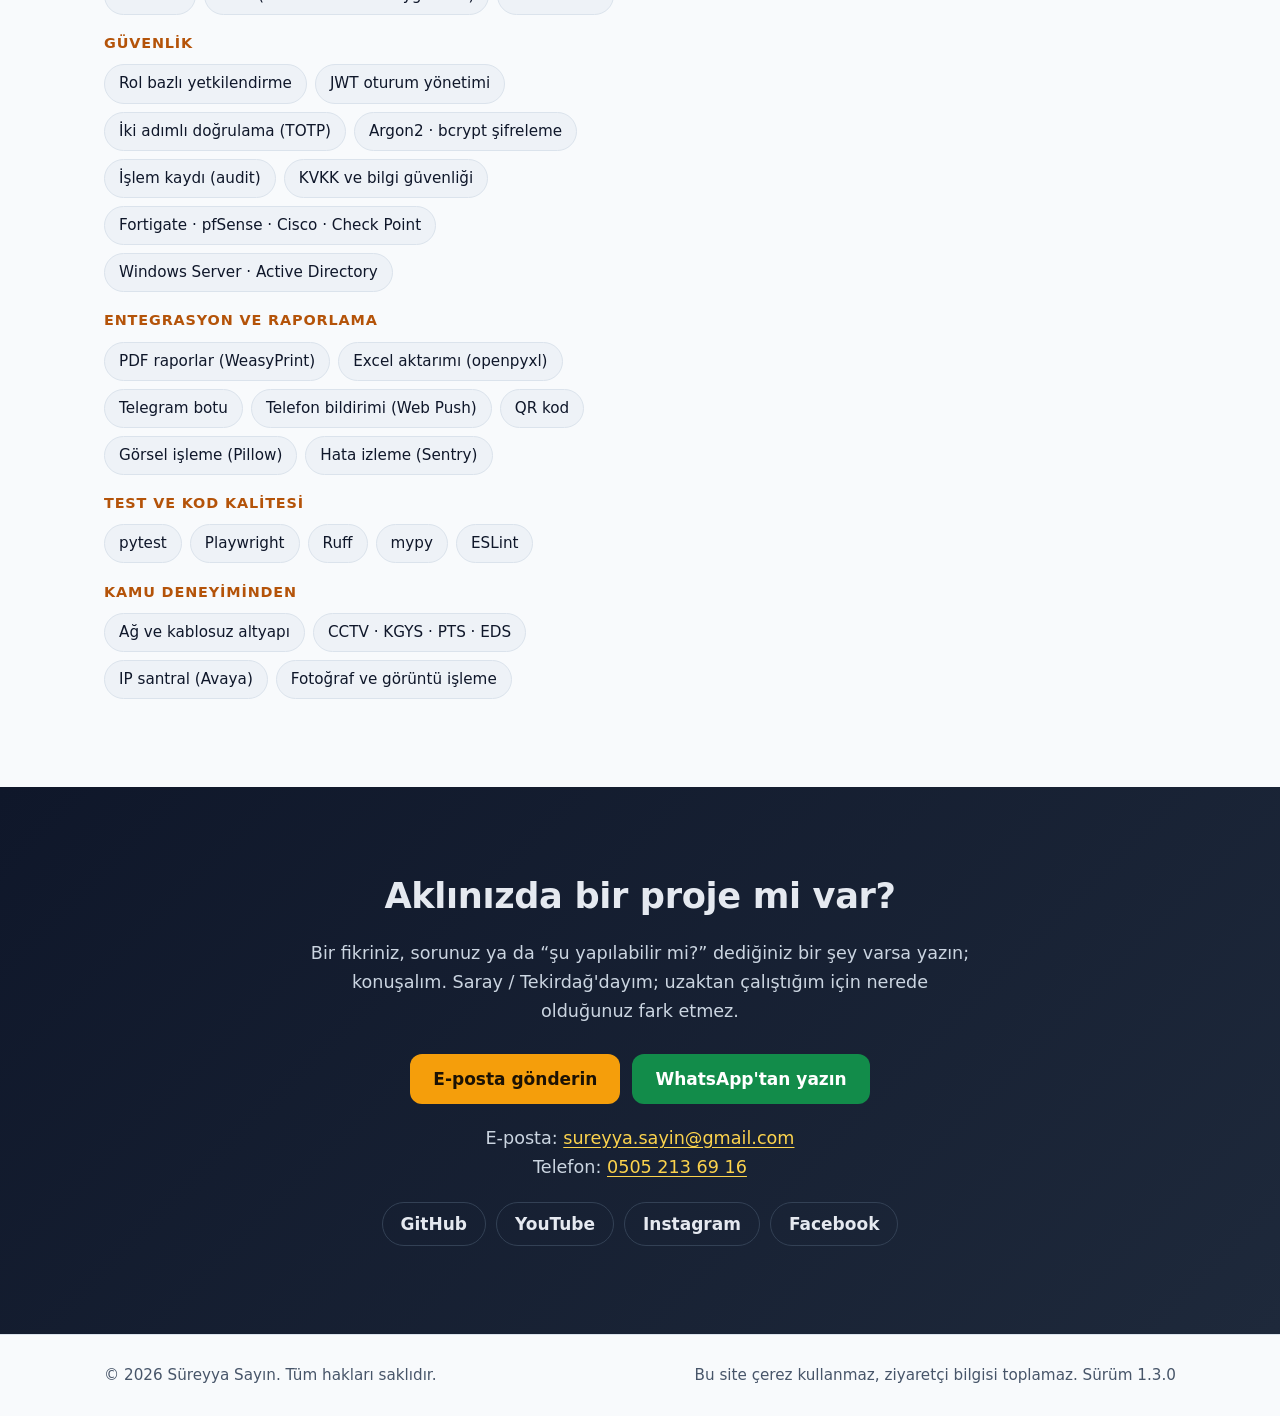
==== commit f20c10df: "feat: teknolojiler gruplara ayrıldı, iki projenin teknolojileri eklendi (1.3.0) Docker ayrı ve öne ç" ====
--- a/docs/index.html
+++ b/docs/index.html
@@ -10,7 +10,7 @@
 <link rel="canonical" href="https://sureyyasayin.github.io/">
 <meta name="theme-color" content="#0f172a">
 <link rel="icon" href="favicon.svg" type="image/svg+xml">
-<link rel="stylesheet" href="style.css">
+<link rel="stylesheet" href="style.css?v=1.3.0">
 
 <meta property="og:type" content="profile">
 <meta property="og:locale" content="tr_TR">
@@ -41,7 +41,7 @@
   "knowsAbout": ["Web geliştirme", "Python", "FastAPI", "PostgreSQL", "React", "Docker", "Ağ güvenliği", "KVKK"]
 }
 </script>
-<script src="site.js" defer></script>
+<script src="site.js?v=1.3.0" defer></script>
 </head>
 <body>
 <a class="atla" href="#icerik">İçeriğe geç</a>
@@ -226,11 +226,38 @@
       <p>Emekli olduktan sonra serbest (freelance) çalışmaya başladım. Evimden, uzaktan çalışıyorum; kamudaki birikimimi, yapay zekâyı da çalışma arkadaşı yaparak gerçek ihtiyaçlara çözüm olan yazılımlara dönüştürüyorum. Boş zamanlarımda fotoğraf çekiyor ve bisiklete biniyorum.</p>
 
       <h3 class="ara-baslik">Kullandığım teknolojiler ve uzmanlık alanlarım</h3>
-      <ul class="etiketler" aria-label="Uzmanlık alanları">
-        <li>Python / FastAPI</li><li>PostgreSQL · MySQL</li><li>React · TypeScript</li><li>HTML · CSS</li>
-        <li>Docker · Linux</li><li>Caddy · Nginx</li><li>Oracle Cloud</li><li>Yedekleme ve geri yükleme</li>
-        <li>Windows Server · Active Directory</li><li>Ağ ve kablosuz altyapı</li><li>Fortigate · pfSense · Cisco · Check Point</li>
-        <li>CCTV · KGYS · Plaka tanıma</li><li>IP santral (Avaya)</li><li>KVKK ve bilgi güvenliği</li><li>Fotoğraf ve görüntü işleme</li>
+      <p class="teknoloji-not">Çoğu, Kürse Köyü ve PASYS projelerinde fiilen kullanılıyor.</p>
+      <h4 class="etiket-grup">Sunucu ve kurulum</h4>
+      <ul class="etiketler" aria-label="Sunucu ve kurulum">
+        <li class="one-cikan">Docker</li><li class="one-cikan">Docker Compose</li><li>Linux</li><li>Caddy</li><li>Nginx</li><li>Oracle Cloud (ARM64)</li><li>Otomatik HTTPS (Let's Encrypt)</li><li>DuckDNS</li><li>Git · GitHub</li><li>Şifreli yedek ve geri yükleme</li>
+      </ul>
+      <h4 class="etiket-grup">Arka uç (sunucu tarafı)</h4>
+      <ul class="etiketler" aria-label="Arka uç (sunucu tarafı)">
+        <li class="one-cikan">Python</li><li class="one-cikan">FastAPI</li><li>SQLAlchemy</li><li>Alembic</li><li>Pydantic</li><li>Jinja2</li><li>Celery (zamanlanmış işler)</li><li>Uvicorn</li>
+      </ul>
+      <h4 class="etiket-grup">Veritabanı</h4>
+      <ul class="etiketler" aria-label="Veritabanı">
+        <li class="one-cikan">PostgreSQL</li><li>Redis</li><li>MySQL</li><li>SQL</li>
+      </ul>
+      <h4 class="etiket-grup">Ön yüz (ekranlar)</h4>
+      <ul class="etiketler" aria-label="Ön yüz (ekranlar)">
+        <li class="one-cikan">React</li><li class="one-cikan">TypeScript</li><li>Vite</li><li>Tailwind CSS</li><li>React Query</li><li>Zustand</li><li>PWA (telefona kurulan uygulama)</li><li>HTML · CSS</li>
+      </ul>
+      <h4 class="etiket-grup">Güvenlik</h4>
+      <ul class="etiketler" aria-label="Güvenlik">
+        <li>Rol bazlı yetkilendirme</li><li>JWT oturum yönetimi</li><li>İki adımlı doğrulama (TOTP)</li><li>Argon2 · bcrypt şifreleme</li><li>İşlem kaydı (audit)</li><li>KVKK ve bilgi güvenliği</li><li>Fortigate · pfSense · Cisco · Check Point</li><li>Windows Server · Active Directory</li>
+      </ul>
+      <h4 class="etiket-grup">Entegrasyon ve raporlama</h4>
+      <ul class="etiketler" aria-label="Entegrasyon ve raporlama">
+        <li>PDF raporlar (WeasyPrint)</li><li>Excel aktarımı (openpyxl)</li><li>Telegram botu</li><li>Telefon bildirimi (Web Push)</li><li>QR kod</li><li>Görsel işleme (Pillow)</li><li>Hata izleme (Sentry)</li>
+      </ul>
+      <h4 class="etiket-grup">Test ve kod kalitesi</h4>
+      <ul class="etiketler" aria-label="Test ve kod kalitesi">
+        <li>pytest</li><li>Playwright</li><li>Ruff</li><li>mypy</li><li>ESLint</li>
+      </ul>
+      <h4 class="etiket-grup">Kamu deneyiminden</h4>
+      <ul class="etiketler" aria-label="Kamu deneyiminden">
+        <li>Ağ ve kablosuz altyapı</li><li>CCTV · KGYS · PTS · EDS</li><li>IP santral (Avaya)</li><li>Fotoğraf ve görüntü işleme</li>
       </ul>
     </div>
 
@@ -288,7 +315,7 @@
 <footer class="alt">
   <div class="kap alt-ic">
     <p>© 2026 Süreyya Sayın. Tüm hakları saklıdır.</p>
-    <p>Bu site çerez kullanmaz, ziyaretçi bilgisi toplamaz. <span class="surum" data-surum="1.2.1">Sürüm 1.2.1</span></p>
+    <p>Bu site çerez kullanmaz, ziyaretçi bilgisi toplamaz. <span class="surum" data-surum="1.3.0">Sürüm 1.3.0</span></p>
   </div>
 </footer>
 </body>
--- a/docs/style.css
+++ b/docs/style.css
@@ -166,6 +166,9 @@
 .portre { width: 96px; height: 96px; border-radius: 50%; object-fit: cover; border: 3px solid var(--vurgu-acik); box-shadow: var(--golge); }
 @media (min-width: 640px) { .portre { width: 120px; height: 120px; } }
 .ara-baslik { margin-top: 1.6em; }
+.teknoloji-not { color: var(--metin-2); font-size: .98rem; }
+.etiket-grup { font-size: .9rem; text-transform: uppercase; letter-spacing: .06em; color: var(--vurgu); margin: 1.2em 0 .6em; }
+.etiketler li.one-cikan { border-color: var(--vurgu-acik); font-weight: 700; }
 .etiketler { list-style: none; padding: 0; margin: 0; display: flex; flex-wrap: wrap; gap: 8px; }
 .etiketler li { background: var(--kart); border: 1px solid var(--cizgi); border-radius: 999px; padding: 6px 14px; font-size: .95rem; }
 .yan h3 { margin-top: 1.4em; }
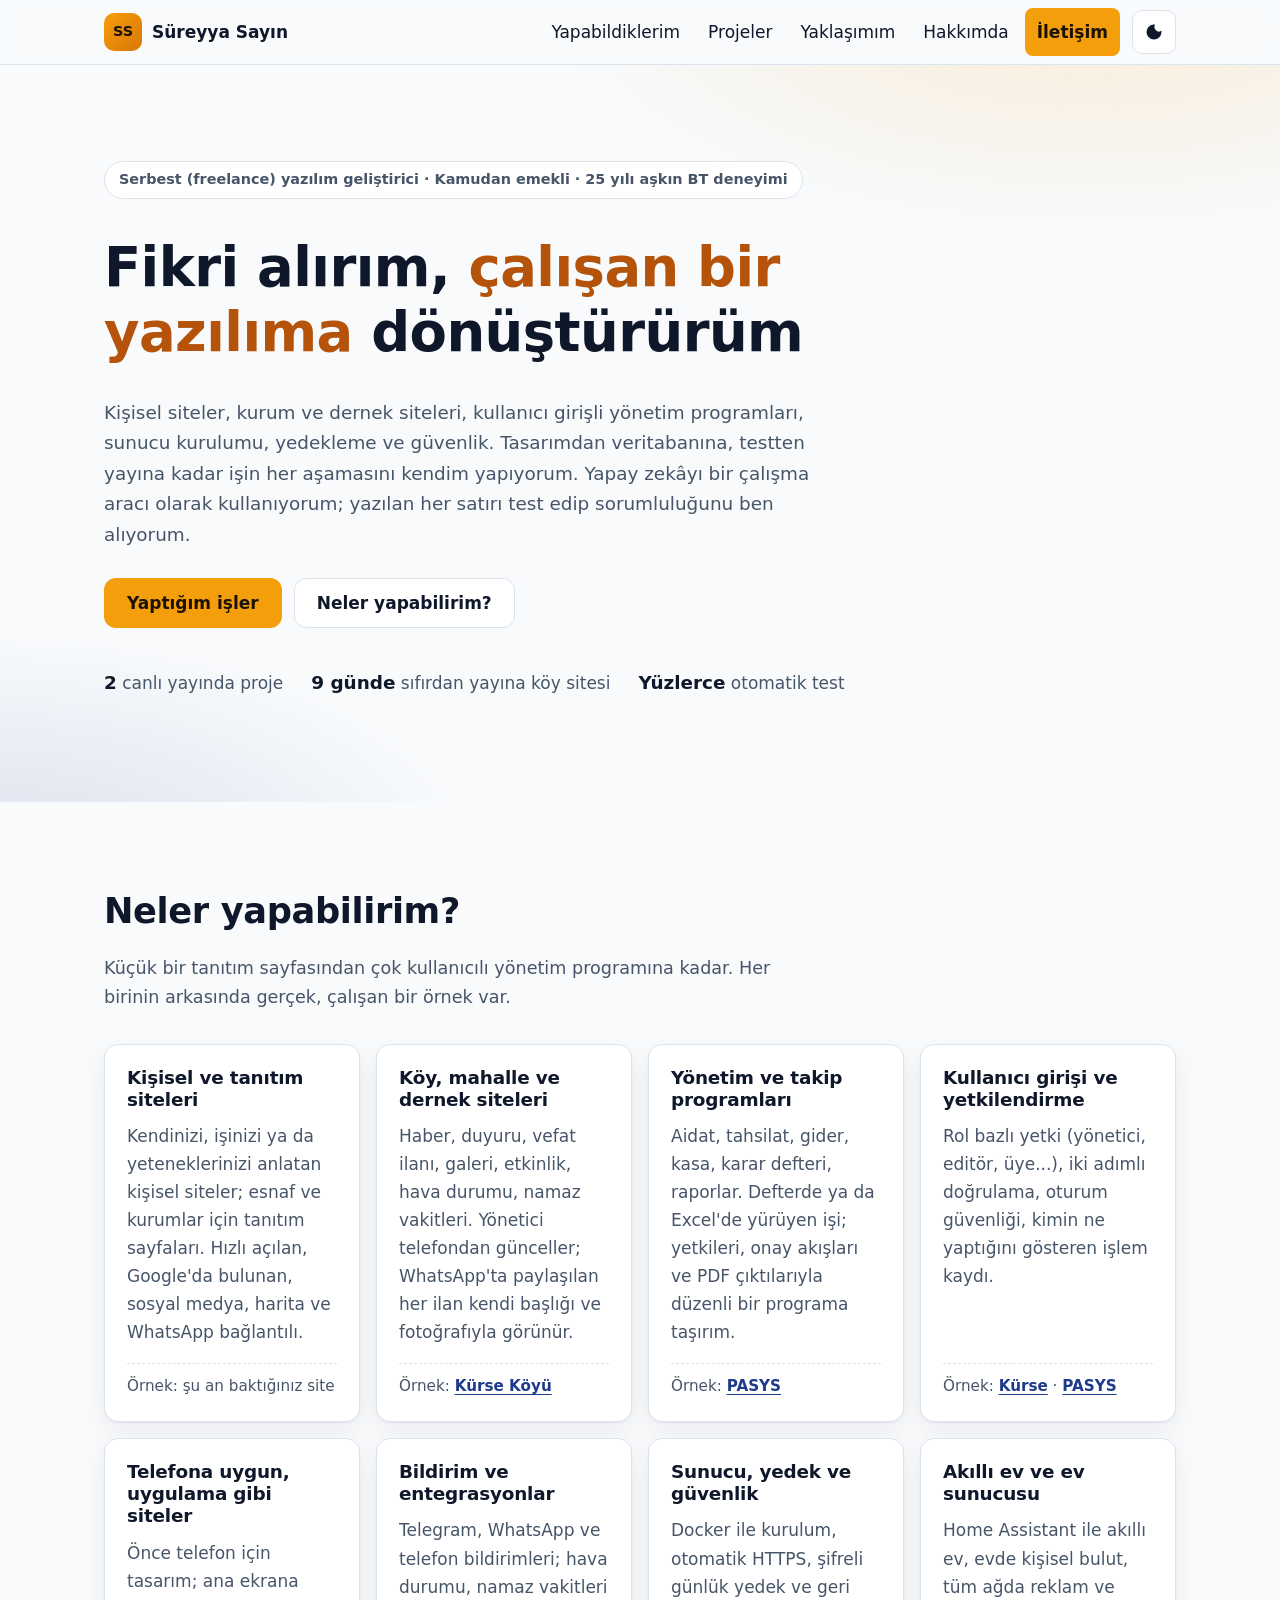
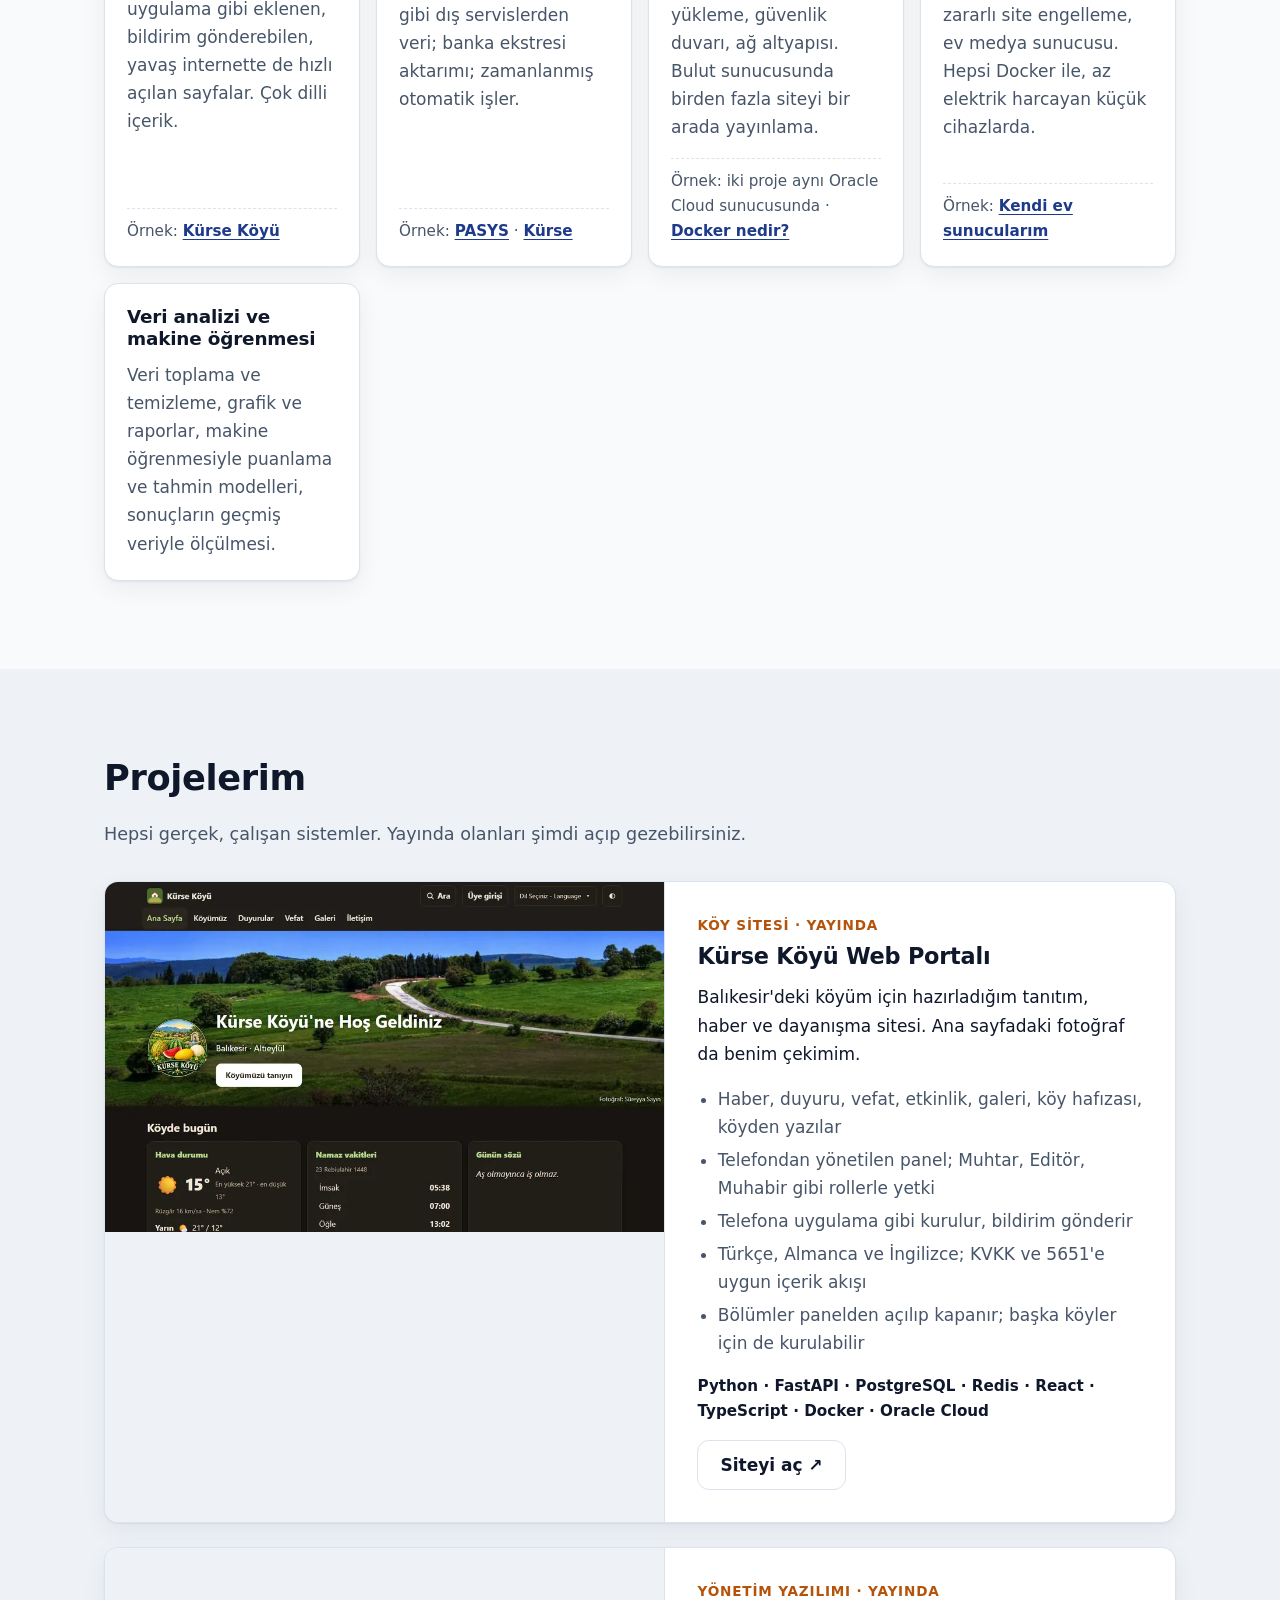
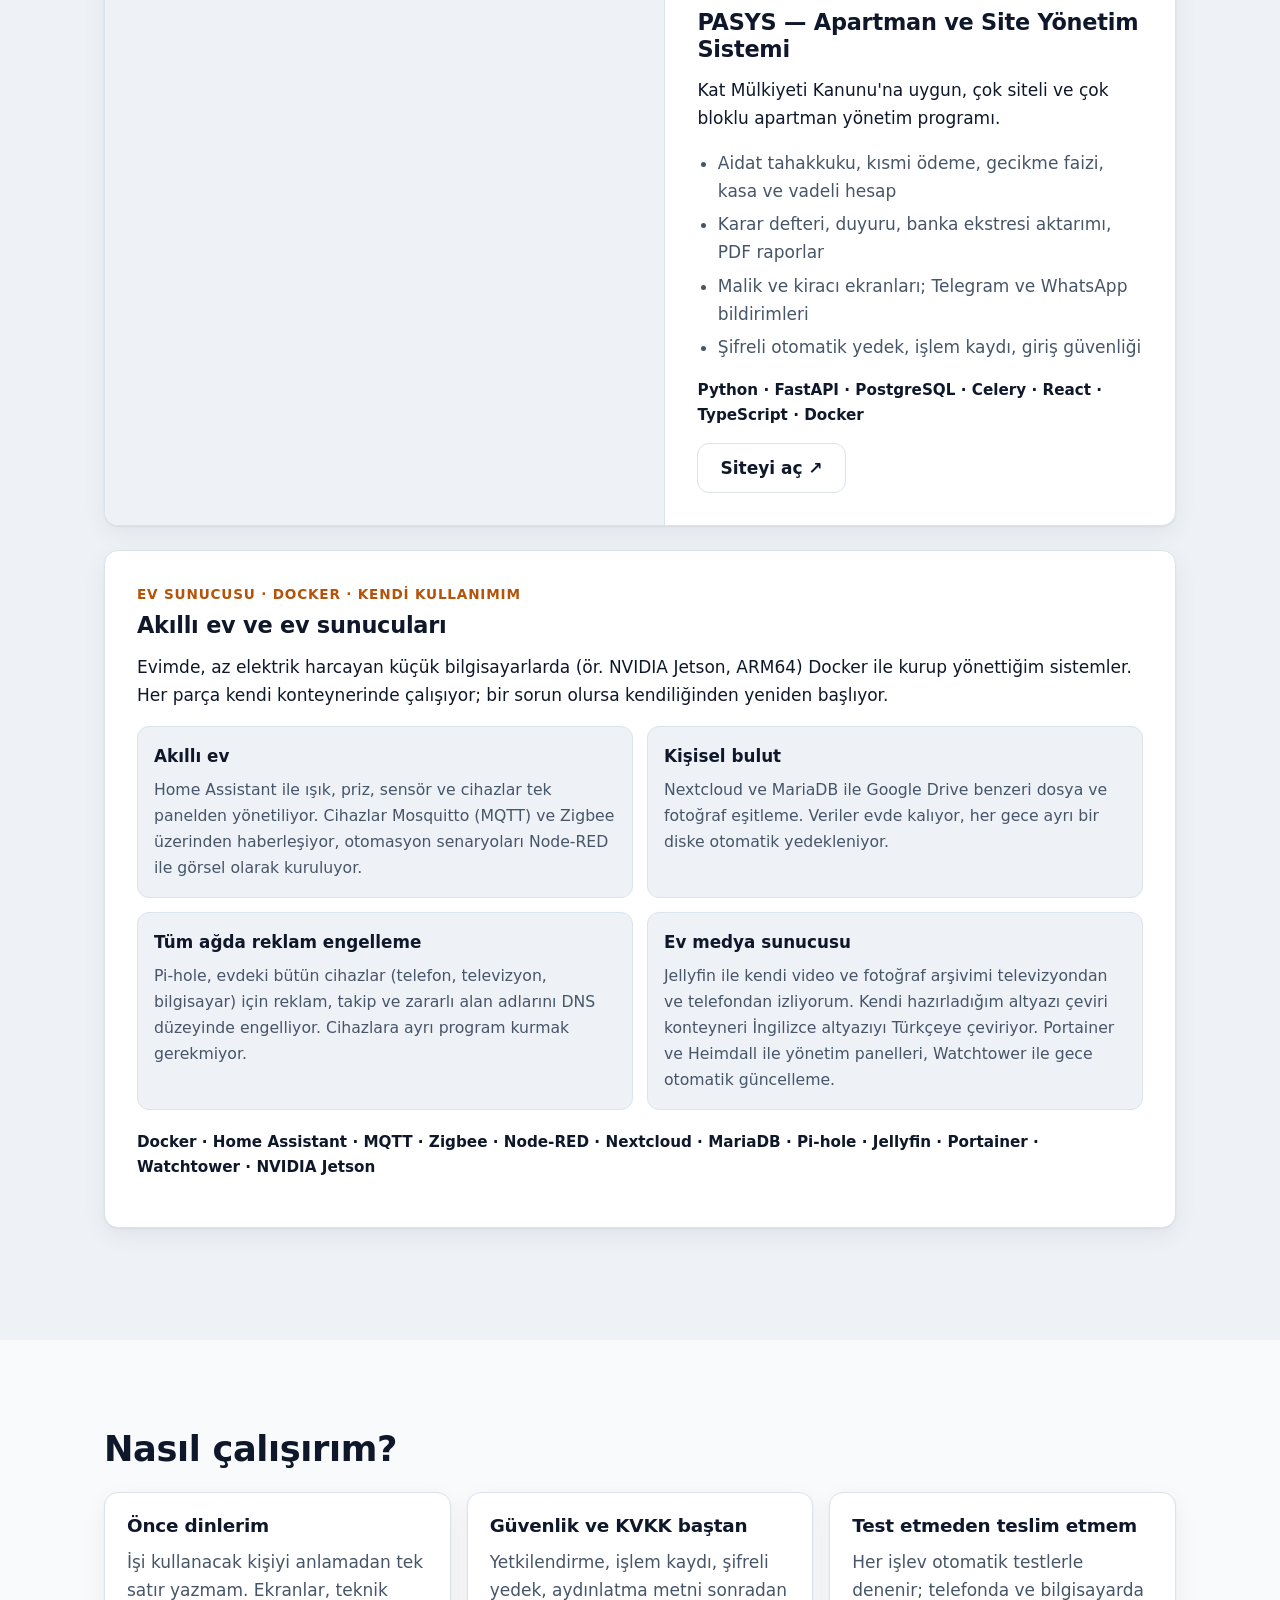
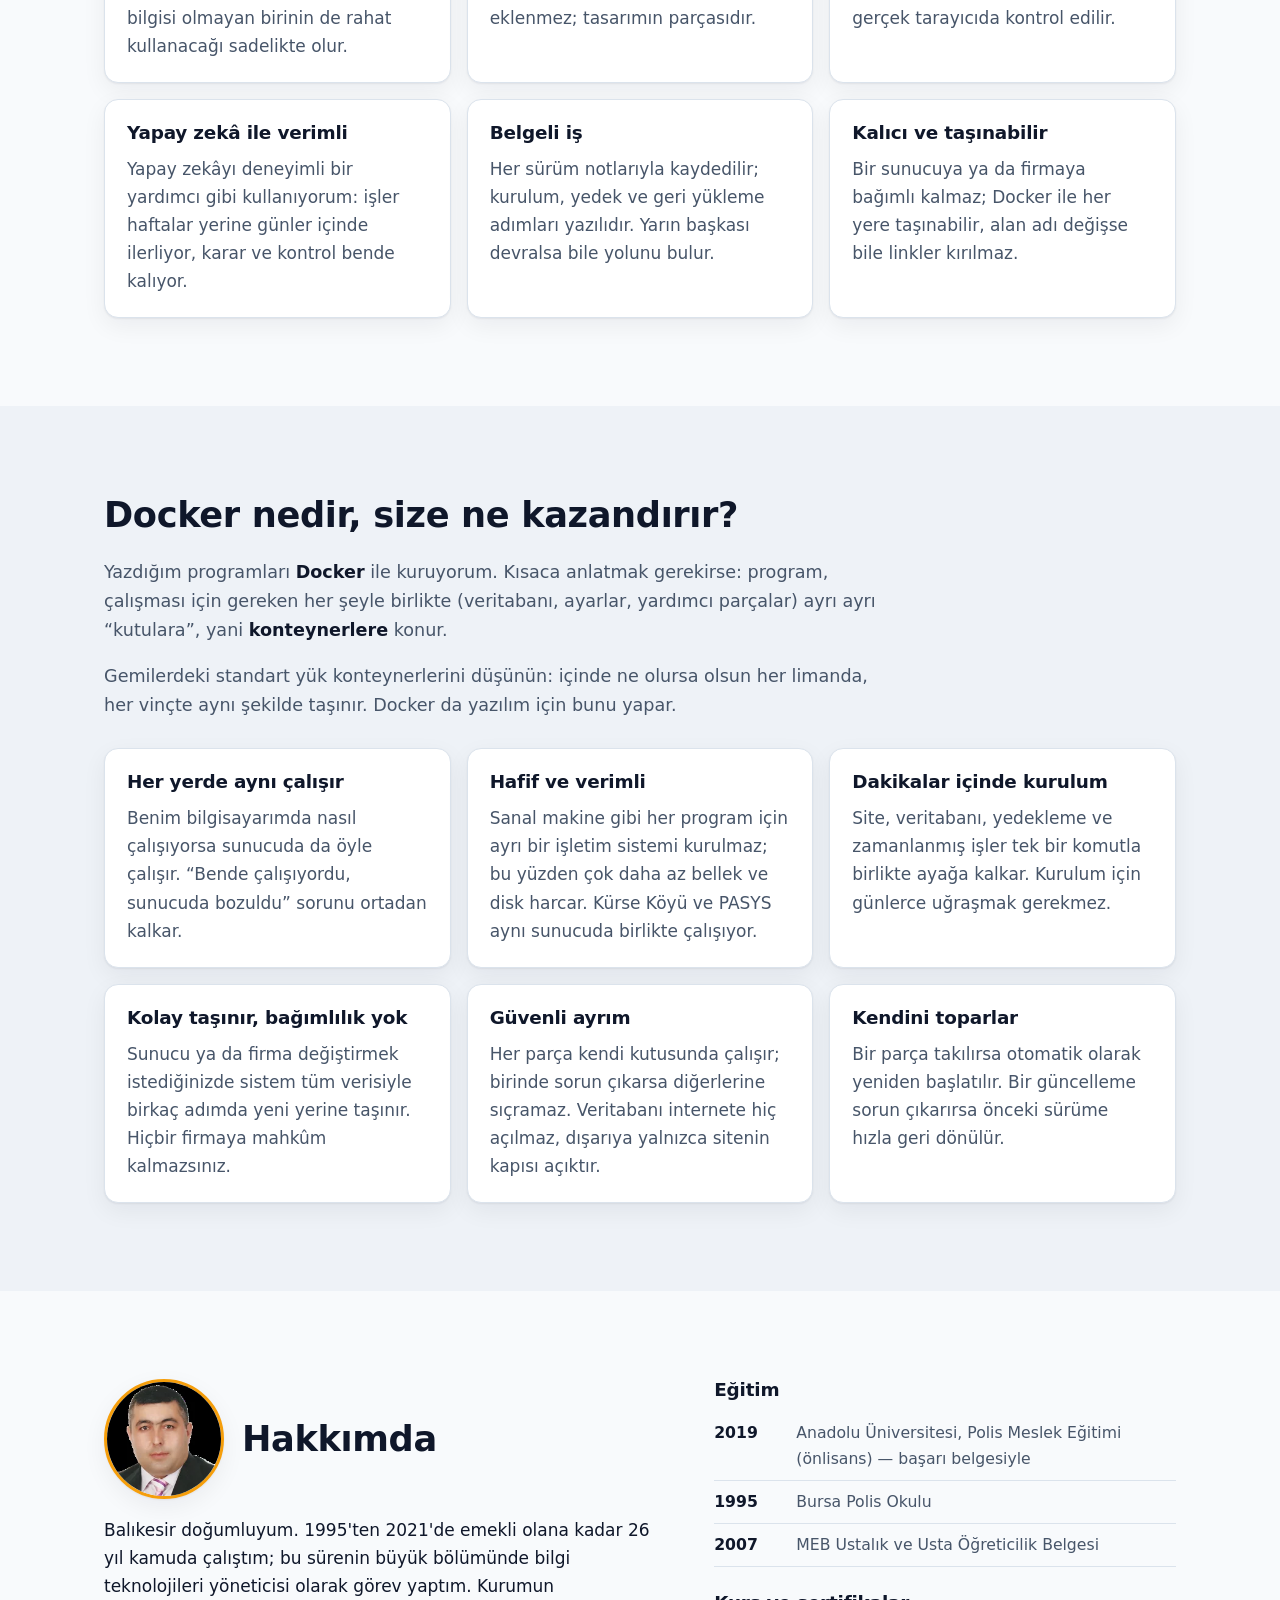
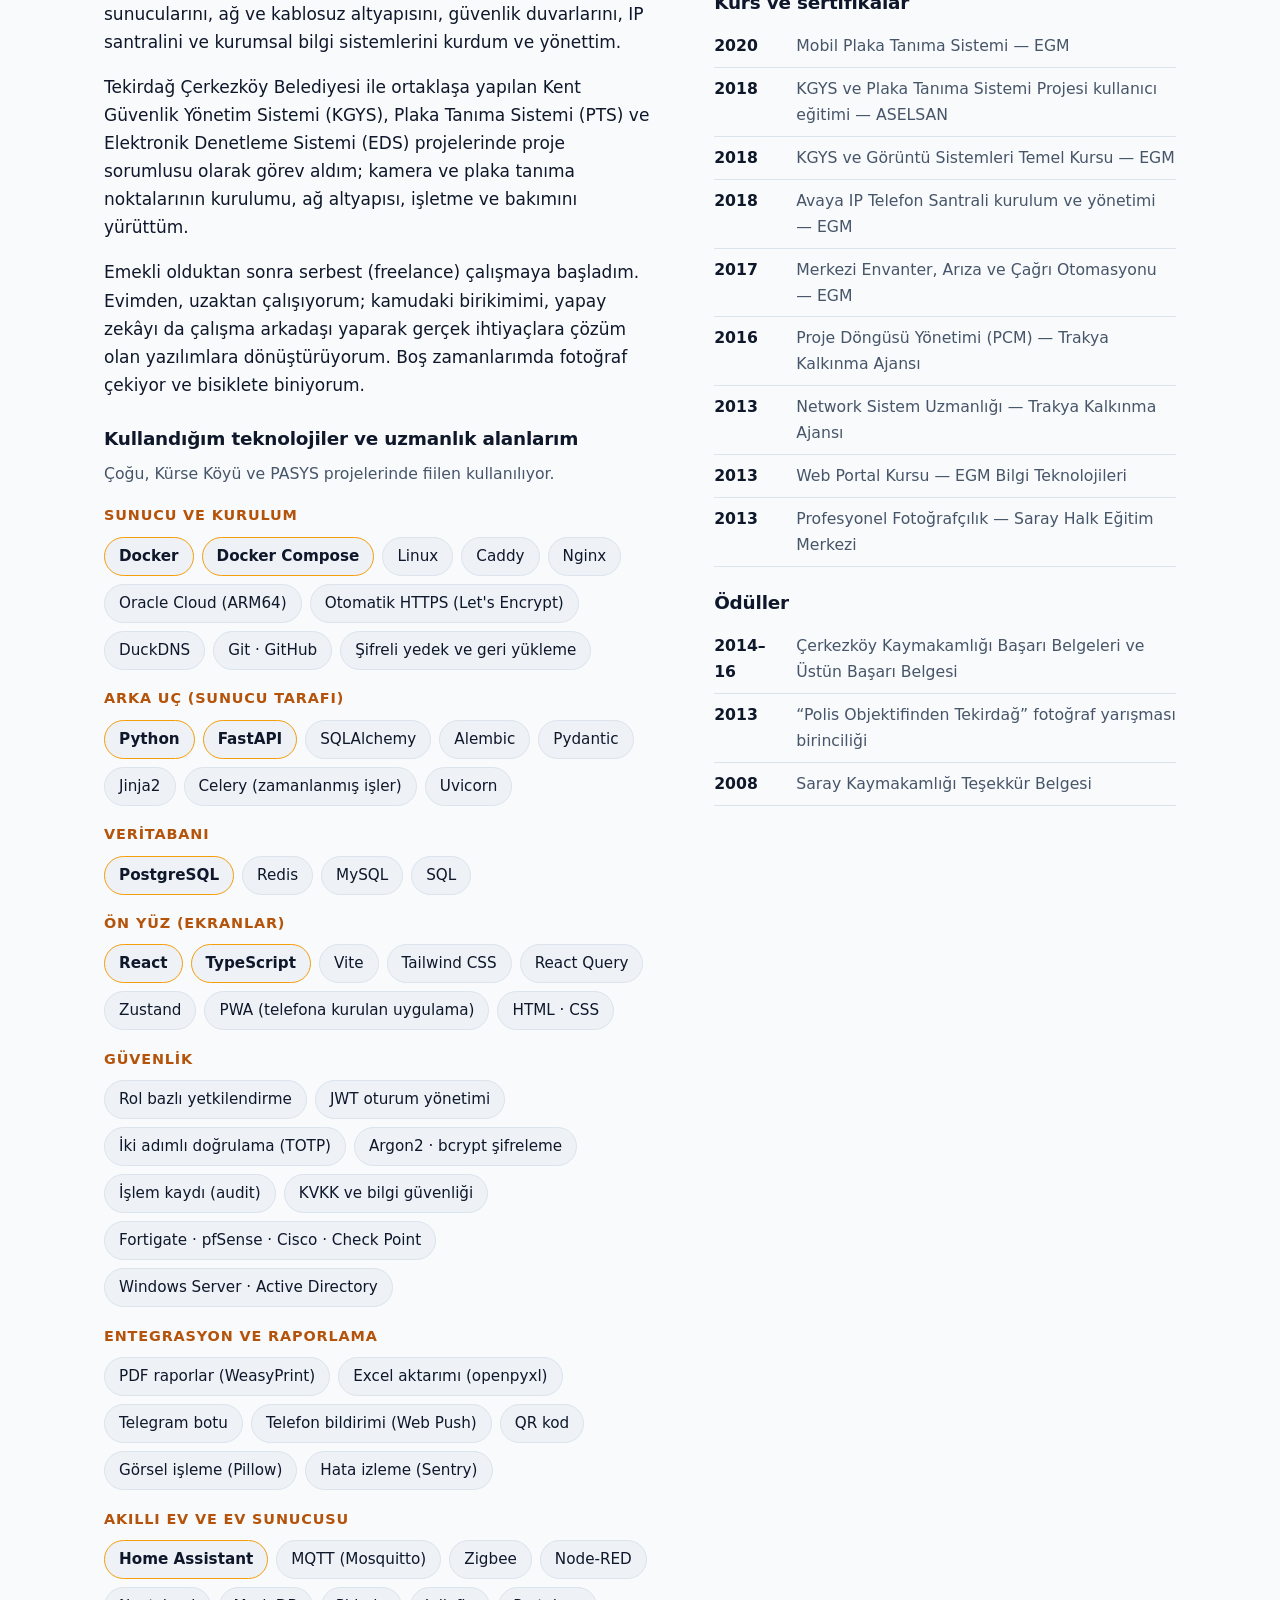
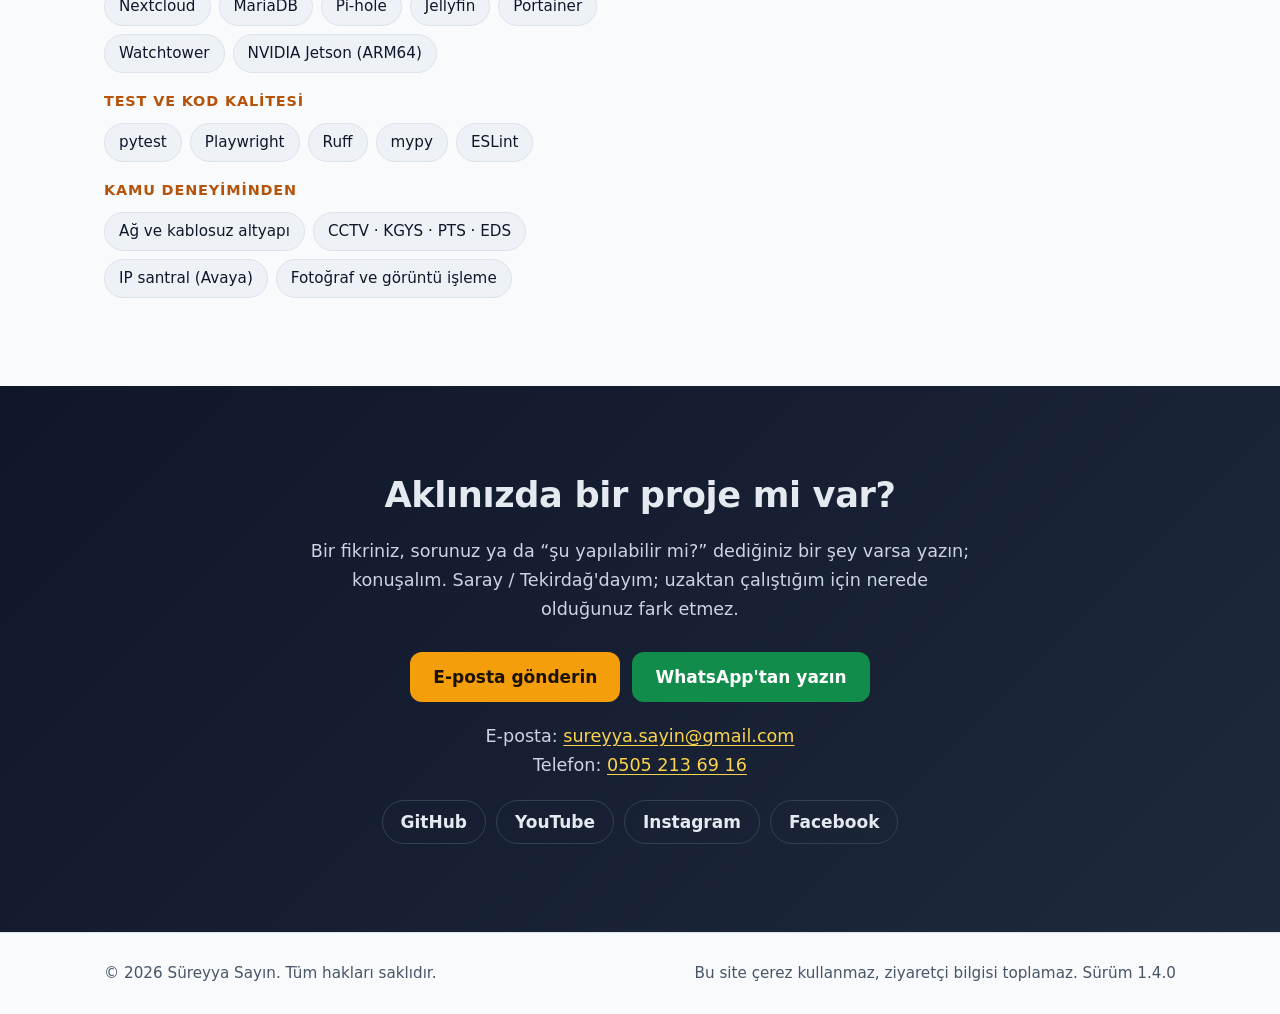
==== commit de69a894: "feat: akıllı ev ve ev sunucusu projeleri eklendi (1.4.0) Home Assistant, Nextcloud, Pi-hole, Jellyfi" ====
--- a/docs/index.html
+++ b/docs/index.html
@@ -10,7 +10,7 @@
 <link rel="canonical" href="https://sureyyasayin.github.io/">
 <meta name="theme-color" content="#0f172a">
 <link rel="icon" href="favicon.svg" type="image/svg+xml">
-<link rel="stylesheet" href="style.css?v=1.3.0">
+<link rel="stylesheet" href="style.css?v=1.4.0">
 
 <meta property="og:type" content="profile">
 <meta property="og:locale" content="tr_TR">
@@ -41,7 +41,7 @@
   "knowsAbout": ["Web geliştirme", "Python", "FastAPI", "PostgreSQL", "React", "Docker", "Ağ güvenliği", "KVKK"]
 }
 </script>
-<script src="site.js?v=1.3.0" defer></script>
+<script src="site.js?v=1.4.0" defer></script>
 </head>
 <body>
 <a class="atla" href="#icerik">İçeriğe geç</a>
@@ -126,6 +126,11 @@
         <h3>Sunucu, yedek ve güvenlik</h3>
         <p>Docker ile kurulum, otomatik HTTPS, şifreli günlük yedek ve geri yükleme, güvenlik duvarı, ağ altyapısı. Bulut sunucusunda birden fazla siteyi bir arada yayınlama.</p>
         <p class="kanit">Örnek: iki proje aynı Oracle Cloud sunucusunda · <a href="#docker">Docker nedir?</a></p>
+      </article>
+      <article class="kart">
+        <h3>Akıllı ev ve ev sunucusu</h3>
+        <p>Home Assistant ile akıllı ev, evde kişisel bulut, tüm ağda reklam ve zararlı site engelleme, ev medya sunucusu. Hepsi Docker ile, az elektrik harcayan küçük cihazlarda.</p>
+        <p class="kanit">Örnek: <a href="#proje-ev">Kendi ev sunucularım</a></p>
       </article>
       <article class="kart">
         <h3>Veri analizi ve makine öğrenmesi</h3>
@@ -179,6 +184,33 @@
       </div>
     </article>
 
+    <article class="proje proje-gorselsiz" id="proje-ev">
+      <div class="proje-metin">
+        <p class="etiket">Ev sunucusu · Docker · Kendi kullanımım</p>
+        <h3>Akıllı ev ve ev sunucuları</h3>
+        <p>Evimde, az elektrik harcayan küçük bilgisayarlarda (ör. NVIDIA Jetson, ARM64) Docker ile kurup yönettiğim sistemler. Her parça kendi konteynerinde çalışıyor; bir sorun olursa kendiliğinden yeniden başlıyor.</p>
+        <div class="alt-projeler">
+          <div>
+            <h4>Akıllı ev</h4>
+            <p>Home Assistant ile ışık, priz, sensör ve cihazlar tek panelden yönetiliyor. Cihazlar Mosquitto (MQTT) ve Zigbee üzerinden haberleşiyor, otomasyon senaryoları Node-RED ile görsel olarak kuruluyor.</p>
+          </div>
+          <div>
+            <h4>Kişisel bulut</h4>
+            <p>Nextcloud ve MariaDB ile Google Drive benzeri dosya ve fotoğraf eşitleme. Veriler evde kalıyor, her gece ayrı bir diske otomatik yedekleniyor.</p>
+          </div>
+          <div>
+            <h4>Tüm ağda reklam engelleme</h4>
+            <p>Pi-hole, evdeki bütün cihazlar (telefon, televizyon, bilgisayar) için reklam, takip ve zararlı alan adlarını DNS düzeyinde engelliyor. Cihazlara ayrı program kurmak gerekmiyor.</p>
+          </div>
+          <div>
+            <h4>Ev medya sunucusu</h4>
+            <p>Jellyfin ile kendi video ve fotoğraf arşivimi televizyondan ve telefondan izliyorum. Kendi hazırladığım altyazı çeviri konteyneri İngilizce altyazıyı Türkçeye çeviriyor. Portainer ve Heimdall ile yönetim panelleri, Watchtower ile gece otomatik güncelleme.</p>
+          </div>
+        </div>
+        <p class="teknik">Docker · Home Assistant · MQTT · Zigbee · Node-RED · Nextcloud · MariaDB · Pi-hole · Jellyfin · Portainer · Watchtower · NVIDIA Jetson</p>
+      </div>
+    </article>
+
   </div>
 </section>
 
@@ -250,6 +282,10 @@
       <h4 class="etiket-grup">Entegrasyon ve raporlama</h4>
       <ul class="etiketler" aria-label="Entegrasyon ve raporlama">
         <li>PDF raporlar (WeasyPrint)</li><li>Excel aktarımı (openpyxl)</li><li>Telegram botu</li><li>Telefon bildirimi (Web Push)</li><li>QR kod</li><li>Görsel işleme (Pillow)</li><li>Hata izleme (Sentry)</li>
+      </ul>
+      <h4 class="etiket-grup">Akıllı ev ve ev sunucusu</h4>
+      <ul class="etiketler" aria-label="Akıllı ev ve ev sunucusu">
+        <li class="one-cikan">Home Assistant</li><li>MQTT (Mosquitto)</li><li>Zigbee</li><li>Node-RED</li><li>Nextcloud</li><li>MariaDB</li><li>Pi-hole</li><li>Jellyfin</li><li>Portainer</li><li>Watchtower</li><li>NVIDIA Jetson (ARM64)</li>
       </ul>
       <h4 class="etiket-grup">Test ve kod kalitesi</h4>
       <ul class="etiketler" aria-label="Test ve kod kalitesi">
@@ -315,7 +351,7 @@
 <footer class="alt">
   <div class="kap alt-ic">
     <p>© 2026 Süreyya Sayın. Tüm hakları saklıdır.</p>
-    <p>Bu site çerez kullanmaz, ziyaretçi bilgisi toplamaz. <span class="surum" data-surum="1.3.0">Sürüm 1.3.0</span></p>
+    <p>Bu site çerez kullanmaz, ziyaretçi bilgisi toplamaz. <span class="surum" data-surum="1.4.0">Sürüm 1.4.0</span></p>
   </div>
 </footer>
 </body>
--- a/docs/style.css
+++ b/docs/style.css
@@ -149,6 +149,12 @@
 .proje h3 { font-size: 1.4rem; }
 .ozellik { padding-left: 1.2em; margin: 0 0 1em; color: var(--metin-2); }
 .ozellik li { margin-bottom: .3em; }
+.proje-gorselsiz { grid-template-columns: 1fr; }
+.alt-projeler { display: grid; gap: 14px; margin: 0 0 1.2em; }
+@media (min-width: 760px) { .alt-projeler { grid-template-columns: repeat(2, 1fr); } }
+.alt-projeler > div { background: var(--zemin-2); border: 1px solid var(--cizgi); border-radius: 12px; padding: 16px; }
+.alt-projeler h4 { margin: 0 0 .4em; font-size: 1.05rem; }
+.alt-projeler p { margin: 0; color: var(--metin-2); font-size: .98rem; }
 .teknik { font-size: .95rem; font-weight: 600; color: var(--metin); }
 
 .iletisim-404 { text-align: center; max-width: 640px; }
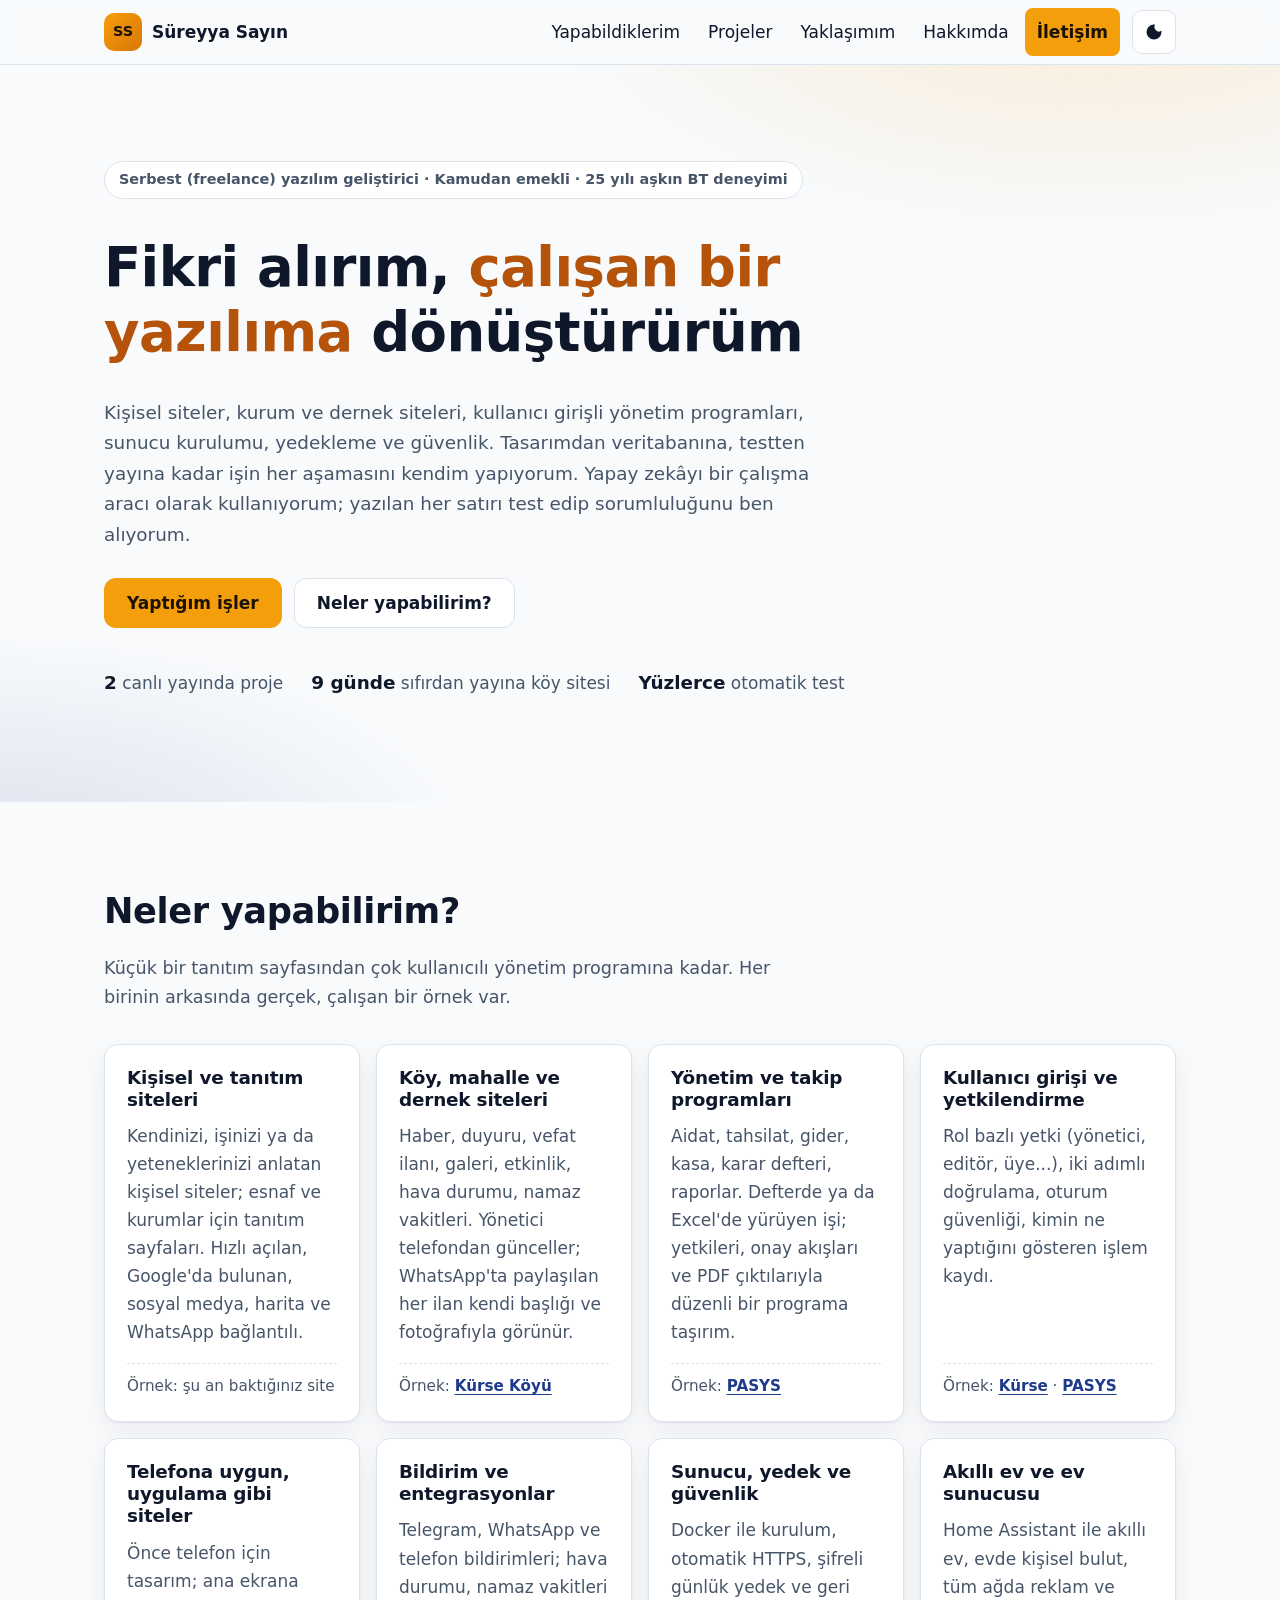
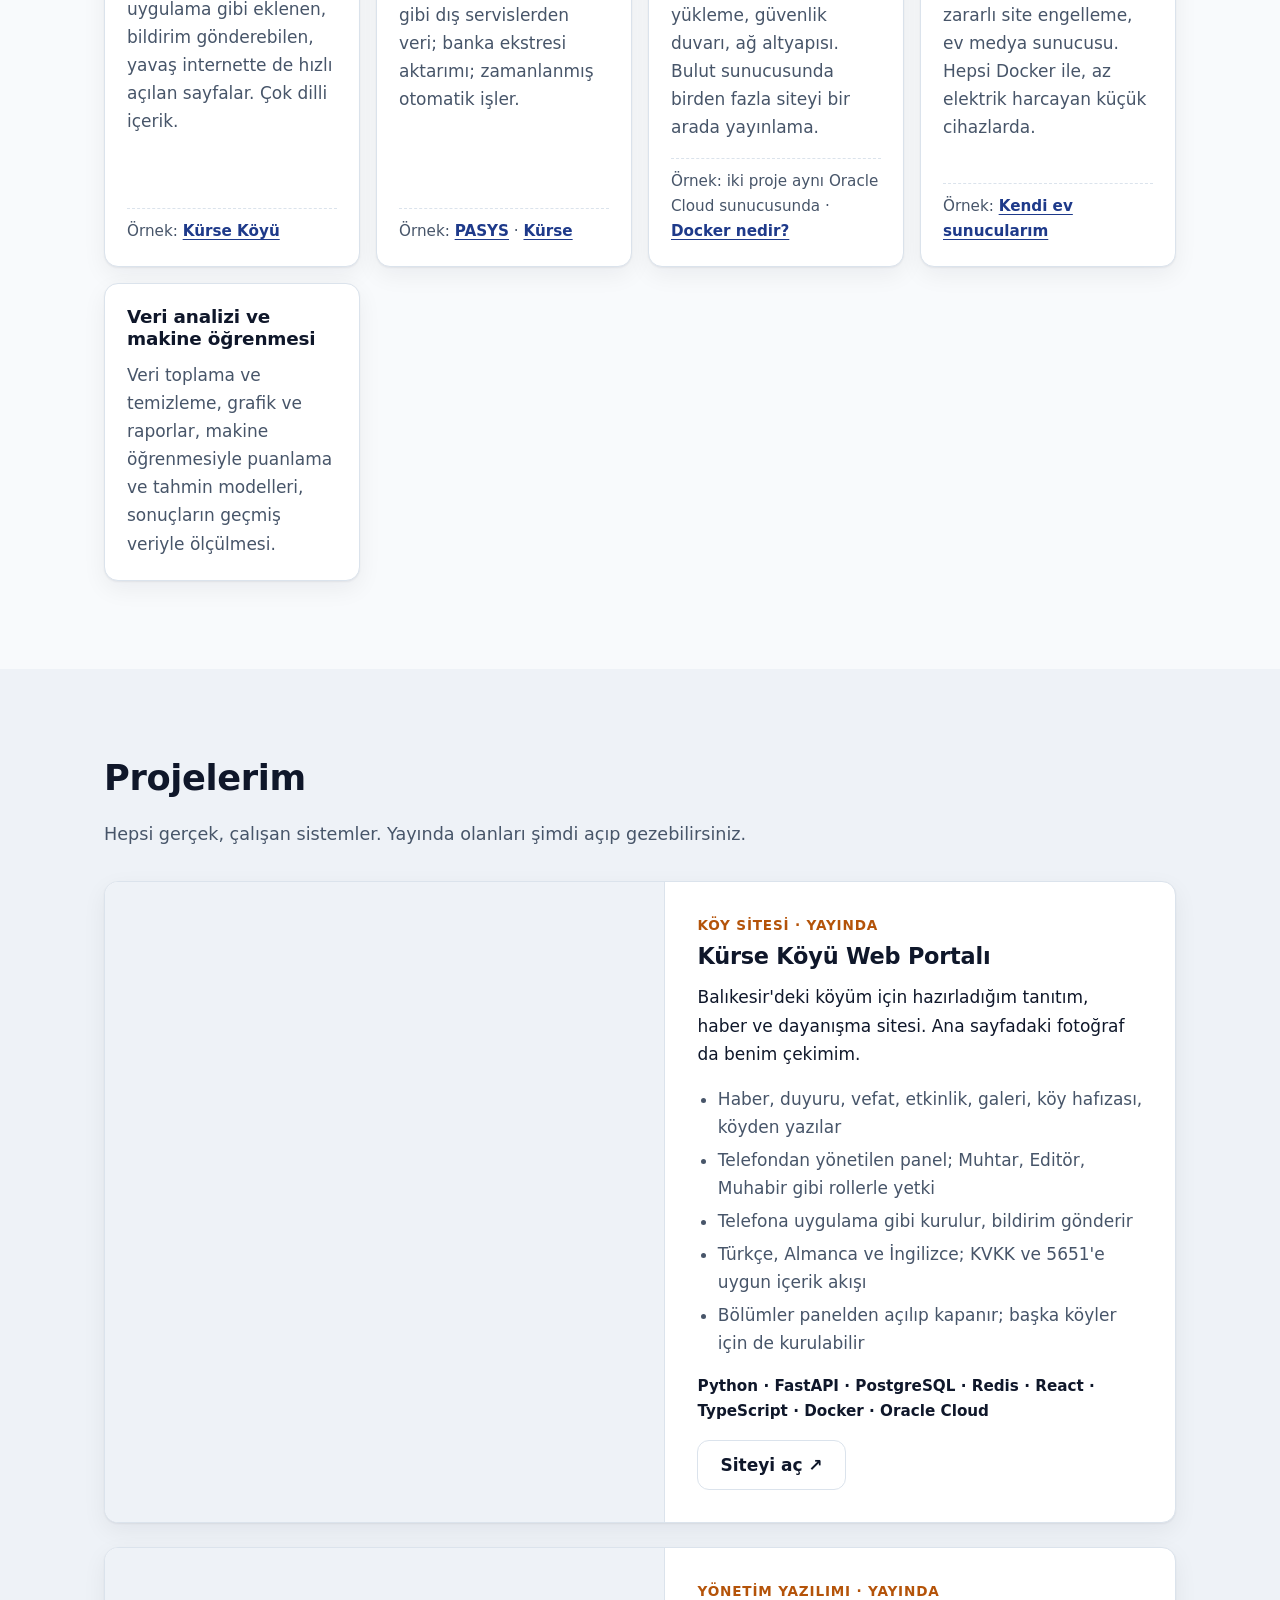
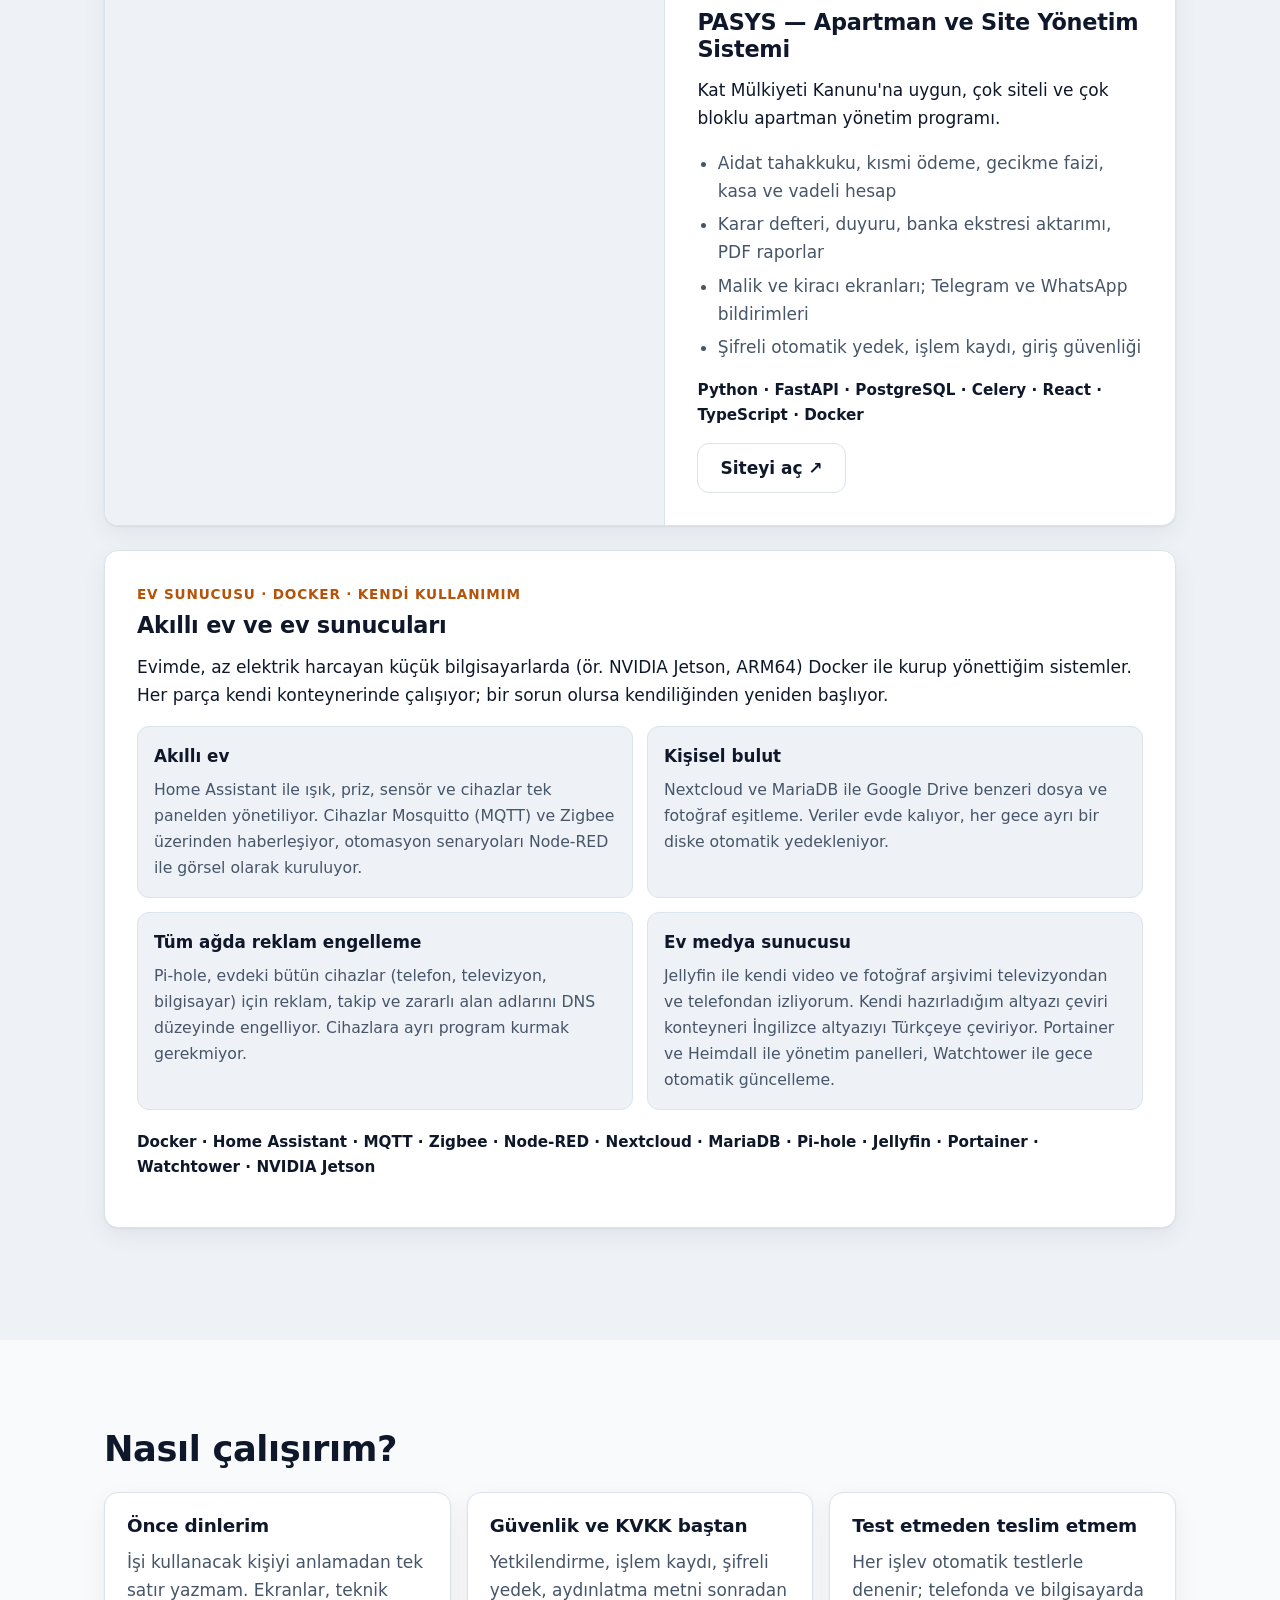
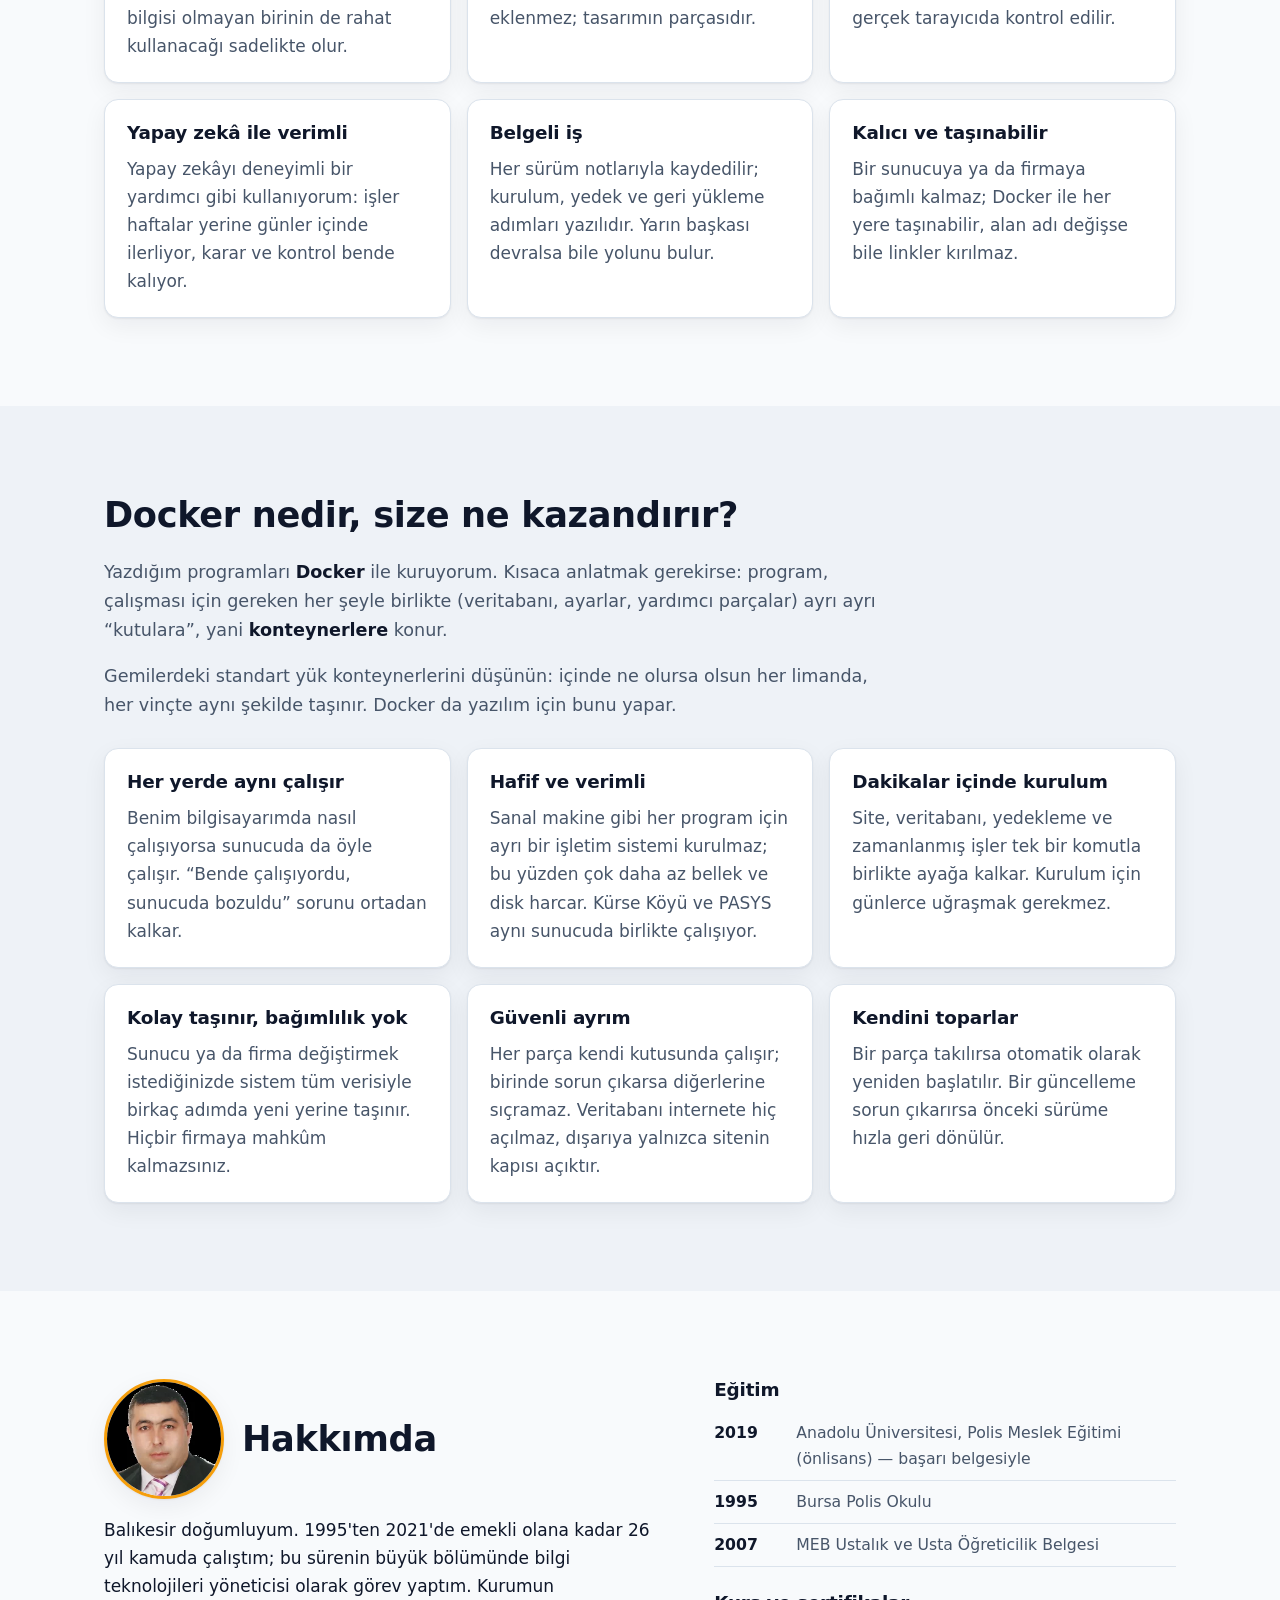
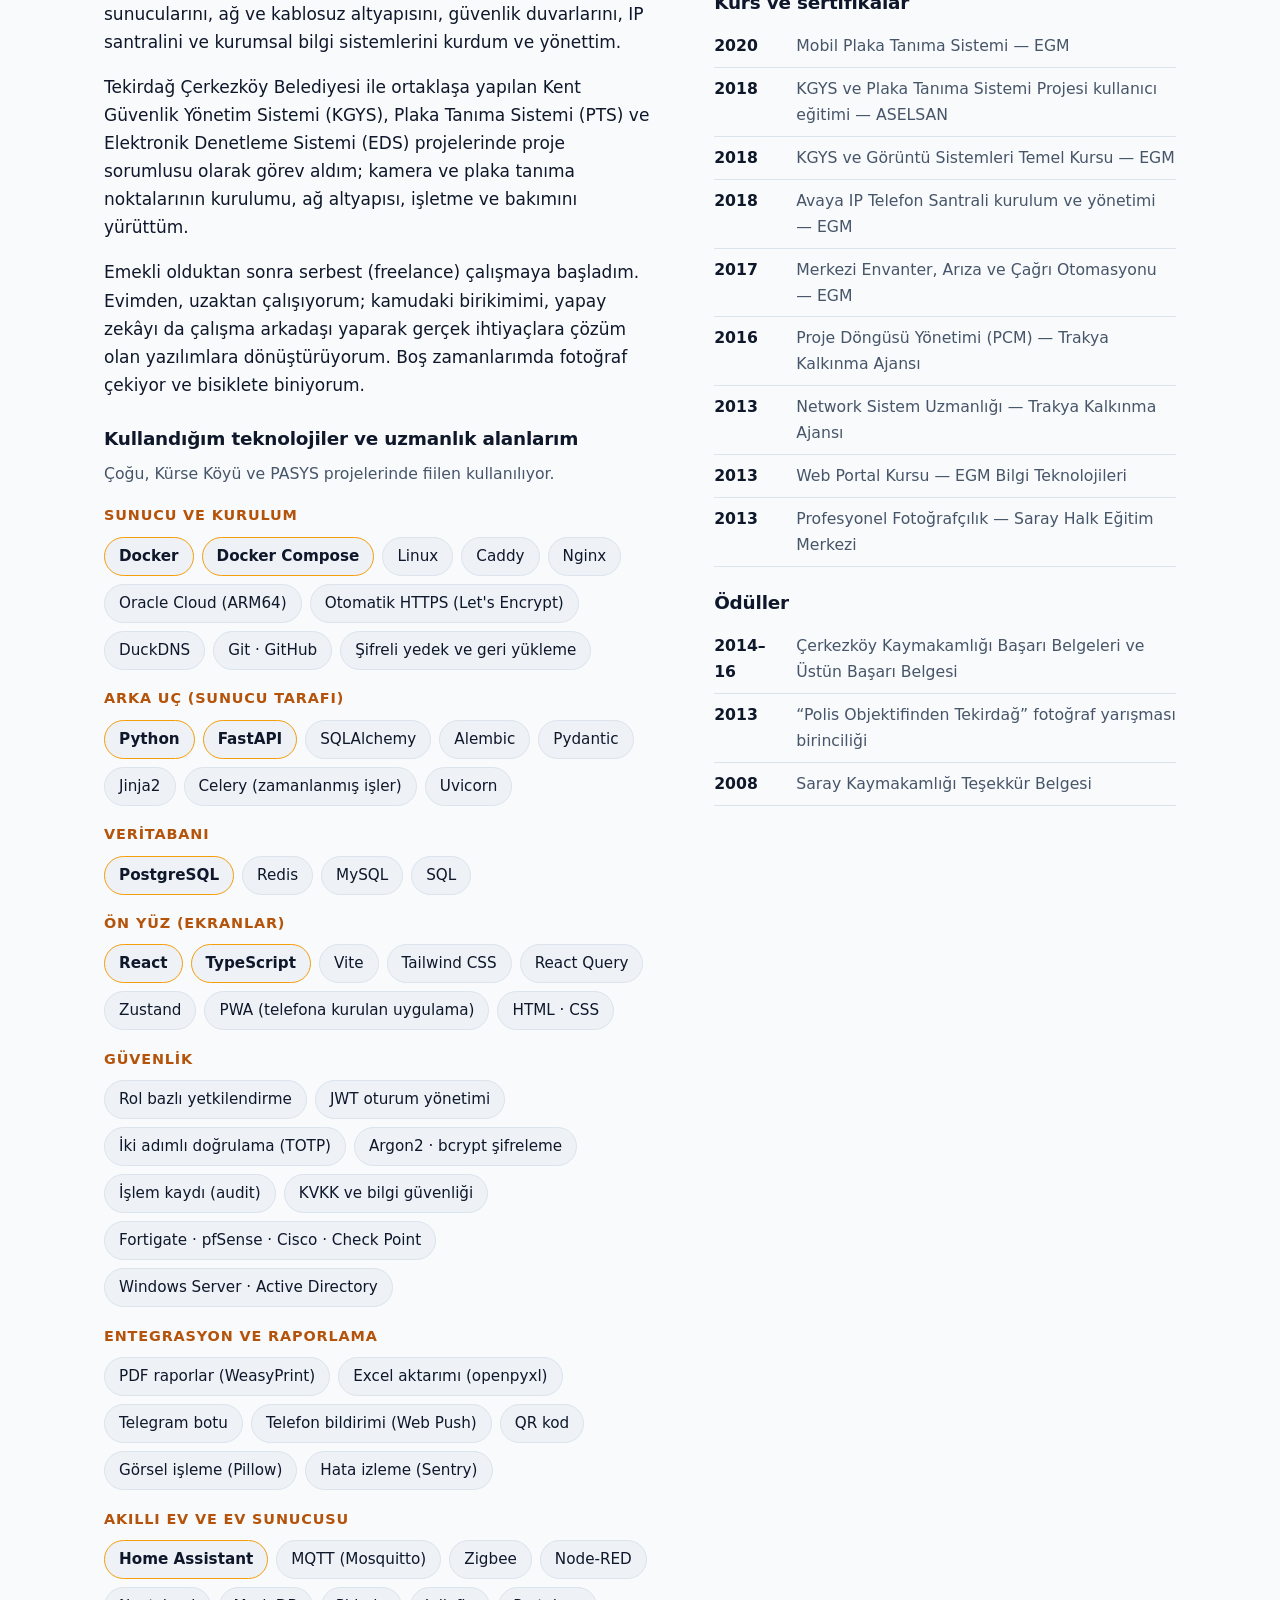
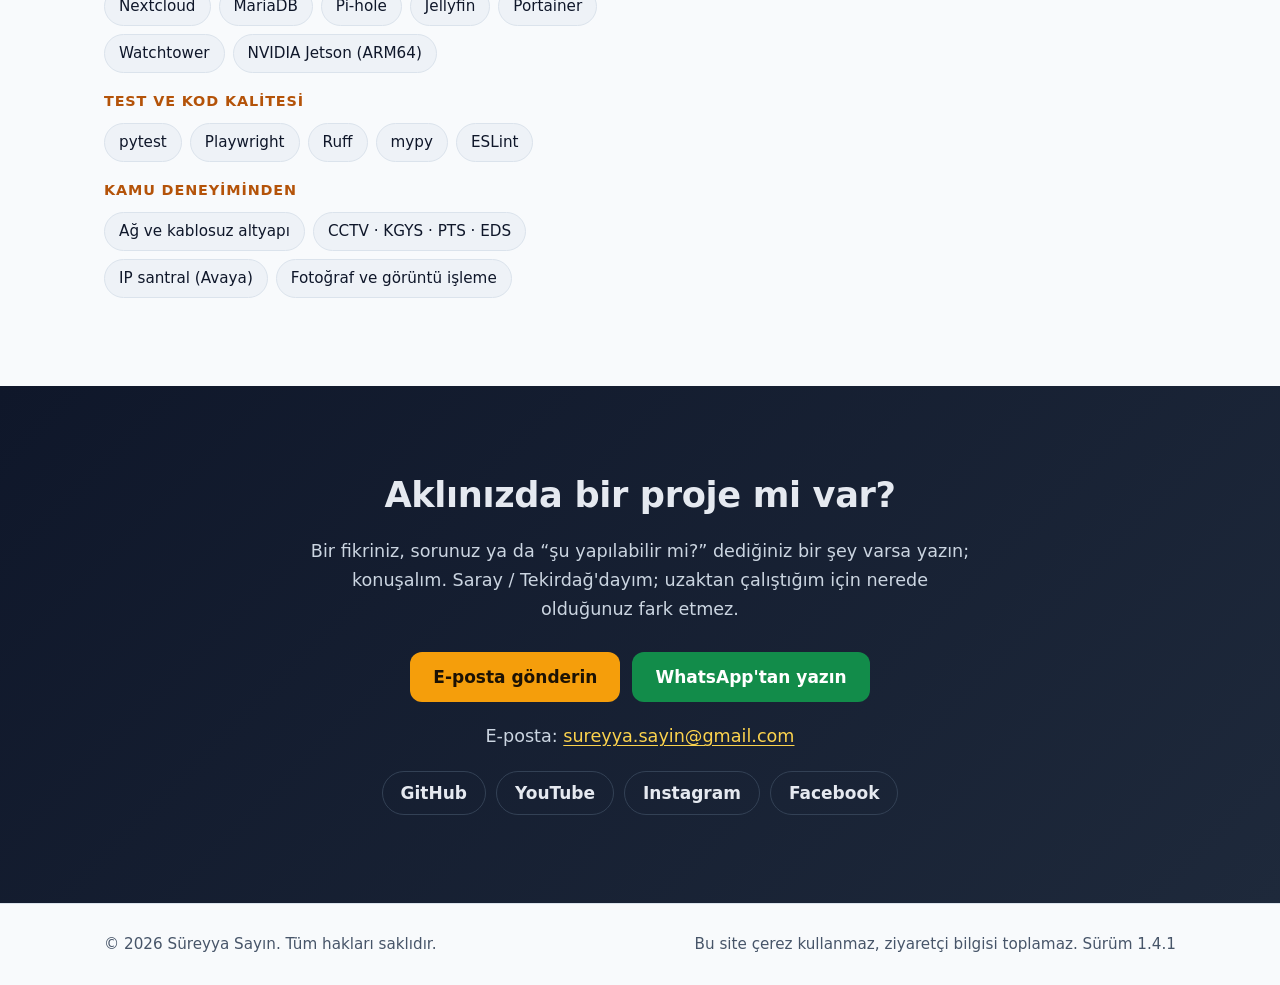
==== commit 589ae60c: "fix: telefon numarası sayfadan kaldırıldı, iletişim e-posta + WhatsApp (1.4.1) Co-Authored-By: Claud" ====
--- a/docs/index.html
+++ b/docs/index.html
@@ -10,7 +10,7 @@
 <link rel="canonical" href="https://sureyyasayin.github.io/">
 <meta name="theme-color" content="#0f172a">
 <link rel="icon" href="favicon.svg" type="image/svg+xml">
-<link rel="stylesheet" href="style.css?v=1.4.0">
+<link rel="stylesheet" href="style.css?v=1.4.1">
 
 <meta property="og:type" content="profile">
 <meta property="og:locale" content="tr_TR">
@@ -41,7 +41,7 @@
   "knowsAbout": ["Web geliştirme", "Python", "FastAPI", "PostgreSQL", "React", "Docker", "Ağ güvenliği", "KVKK"]
 }
 </script>
-<script src="site.js?v=1.4.0" defer></script>
+<script src="site.js?v=1.4.1" defer></script>
 </head>
 <body>
 <a class="atla" href="#icerik">İçeriğe geç</a>
@@ -336,7 +336,7 @@
       <a class="dugme dugme-ana js-eposta" href="#iletisim">E-posta gönderin</a>
       <a class="dugme dugme-whatsapp js-whatsapp" href="#iletisim" hidden>WhatsApp'tan yazın</a>
     </div>
-    <p class="eposta-metin">E-posta: <span class="js-eposta-metin">sureyya.sayin [at] gmail [nokta] com</span><span class="js-telefon-satir" hidden><br>Telefon: <span class="js-telefon"></span></span></p>
+    <p class="eposta-metin">E-posta: <span class="js-eposta-metin">sureyya.sayin [at] gmail [nokta] com</span></p>
     <ul class="baglantilar" aria-label="Sosyal medya hesaplarım">
       <li><a href="https://github.com/sureyyasayin" target="_blank" rel="noopener me">GitHub</a></li>
       <li><a href="https://www.youtube.com/@sureyyasayin" target="_blank" rel="noopener me">YouTube</a></li>
@@ -351,7 +351,7 @@
 <footer class="alt">
   <div class="kap alt-ic">
     <p>© 2026 Süreyya Sayın. Tüm hakları saklıdır.</p>
-    <p>Bu site çerez kullanmaz, ziyaretçi bilgisi toplamaz. <span class="surum" data-surum="1.4.0">Sürüm 1.4.0</span></p>
+    <p>Bu site çerez kullanmaz, ziyaretçi bilgisi toplamaz. <span class="surum" data-surum="1.4.1">Sürüm 1.4.1</span></p>
   </div>
 </footer>
 </body>
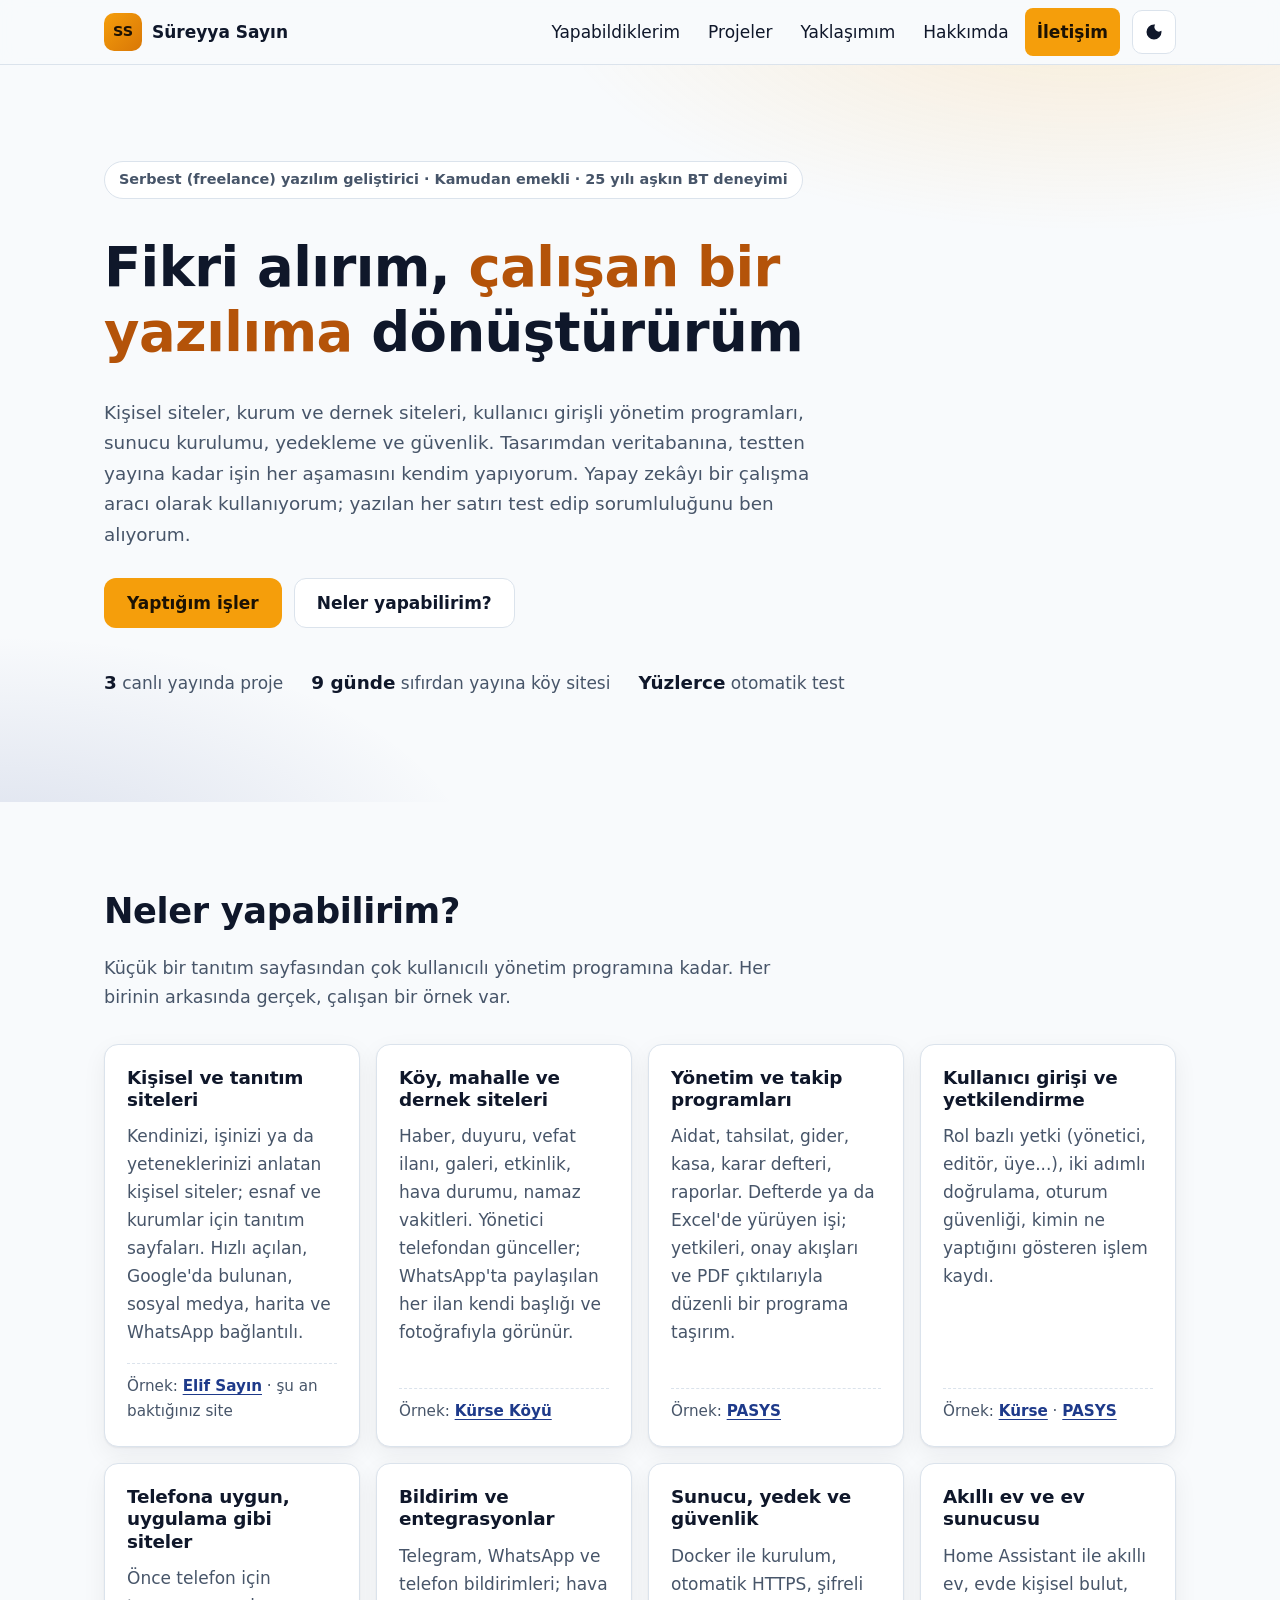
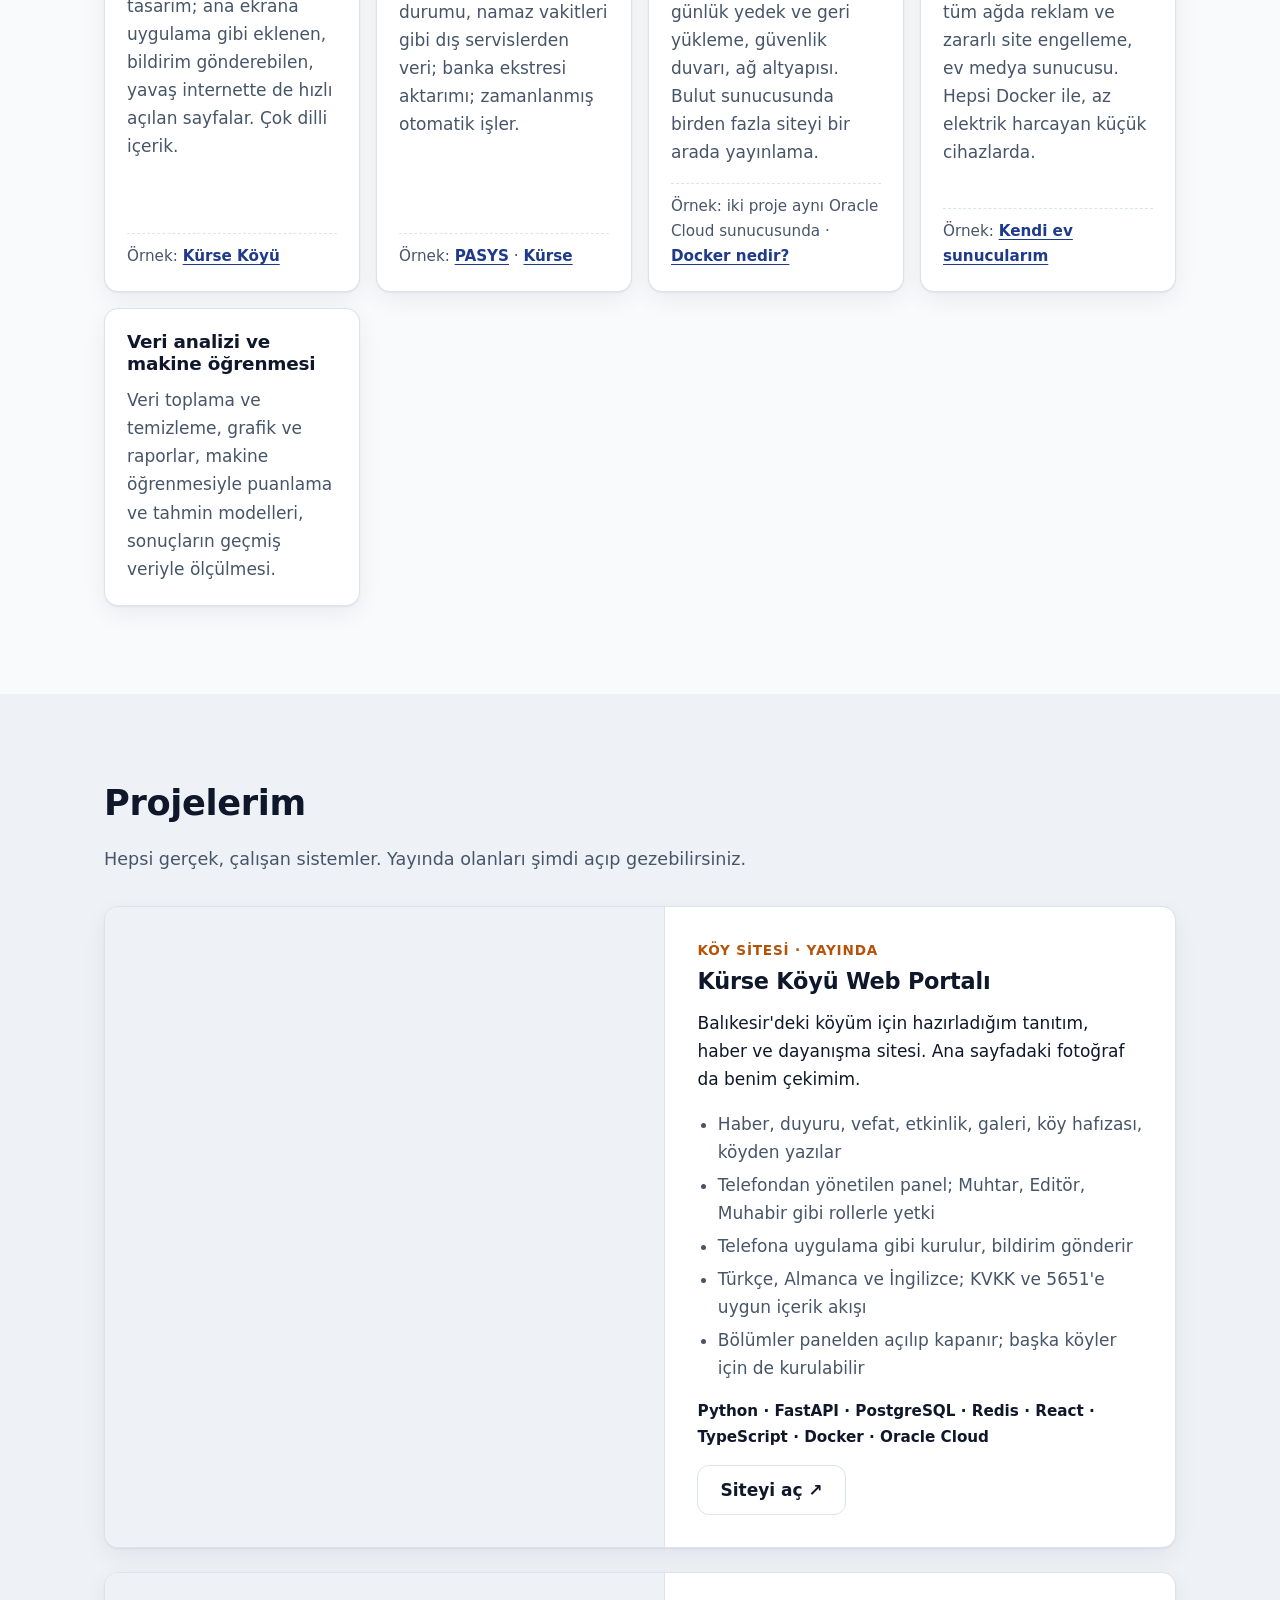
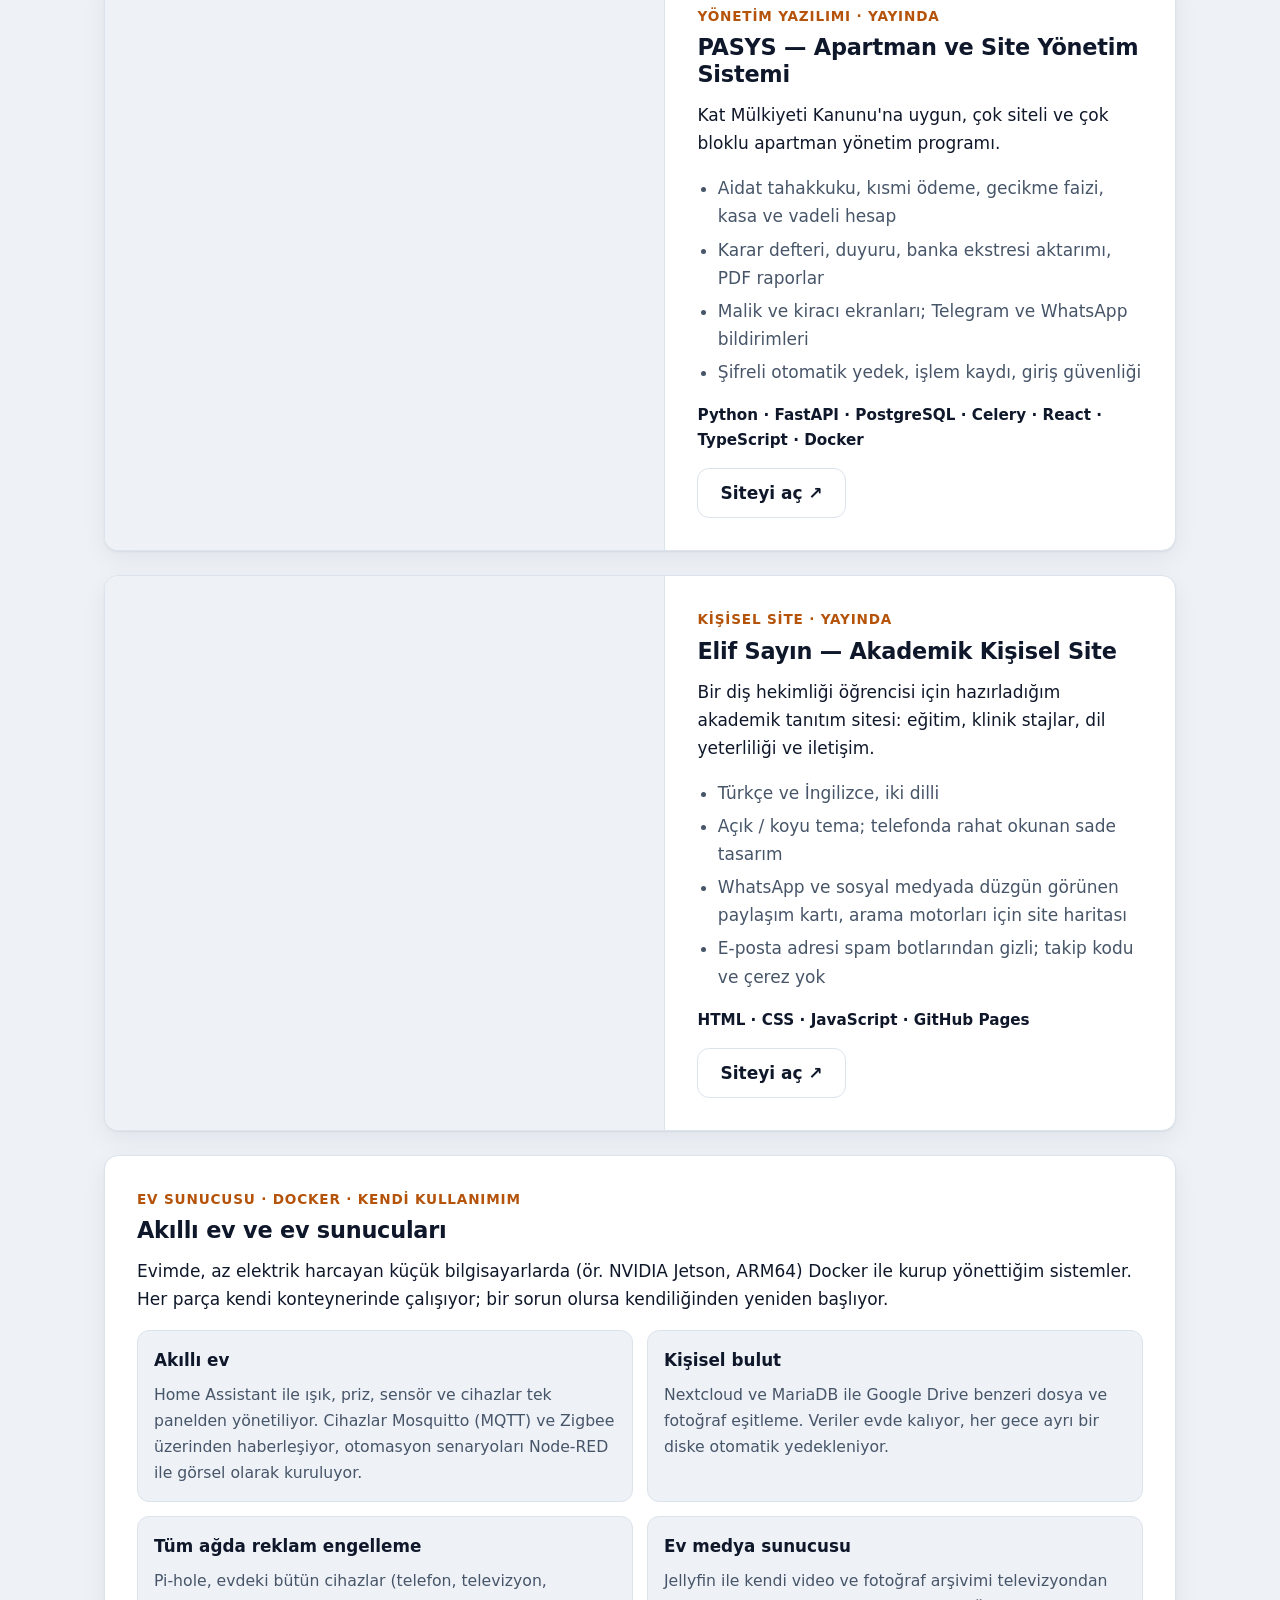
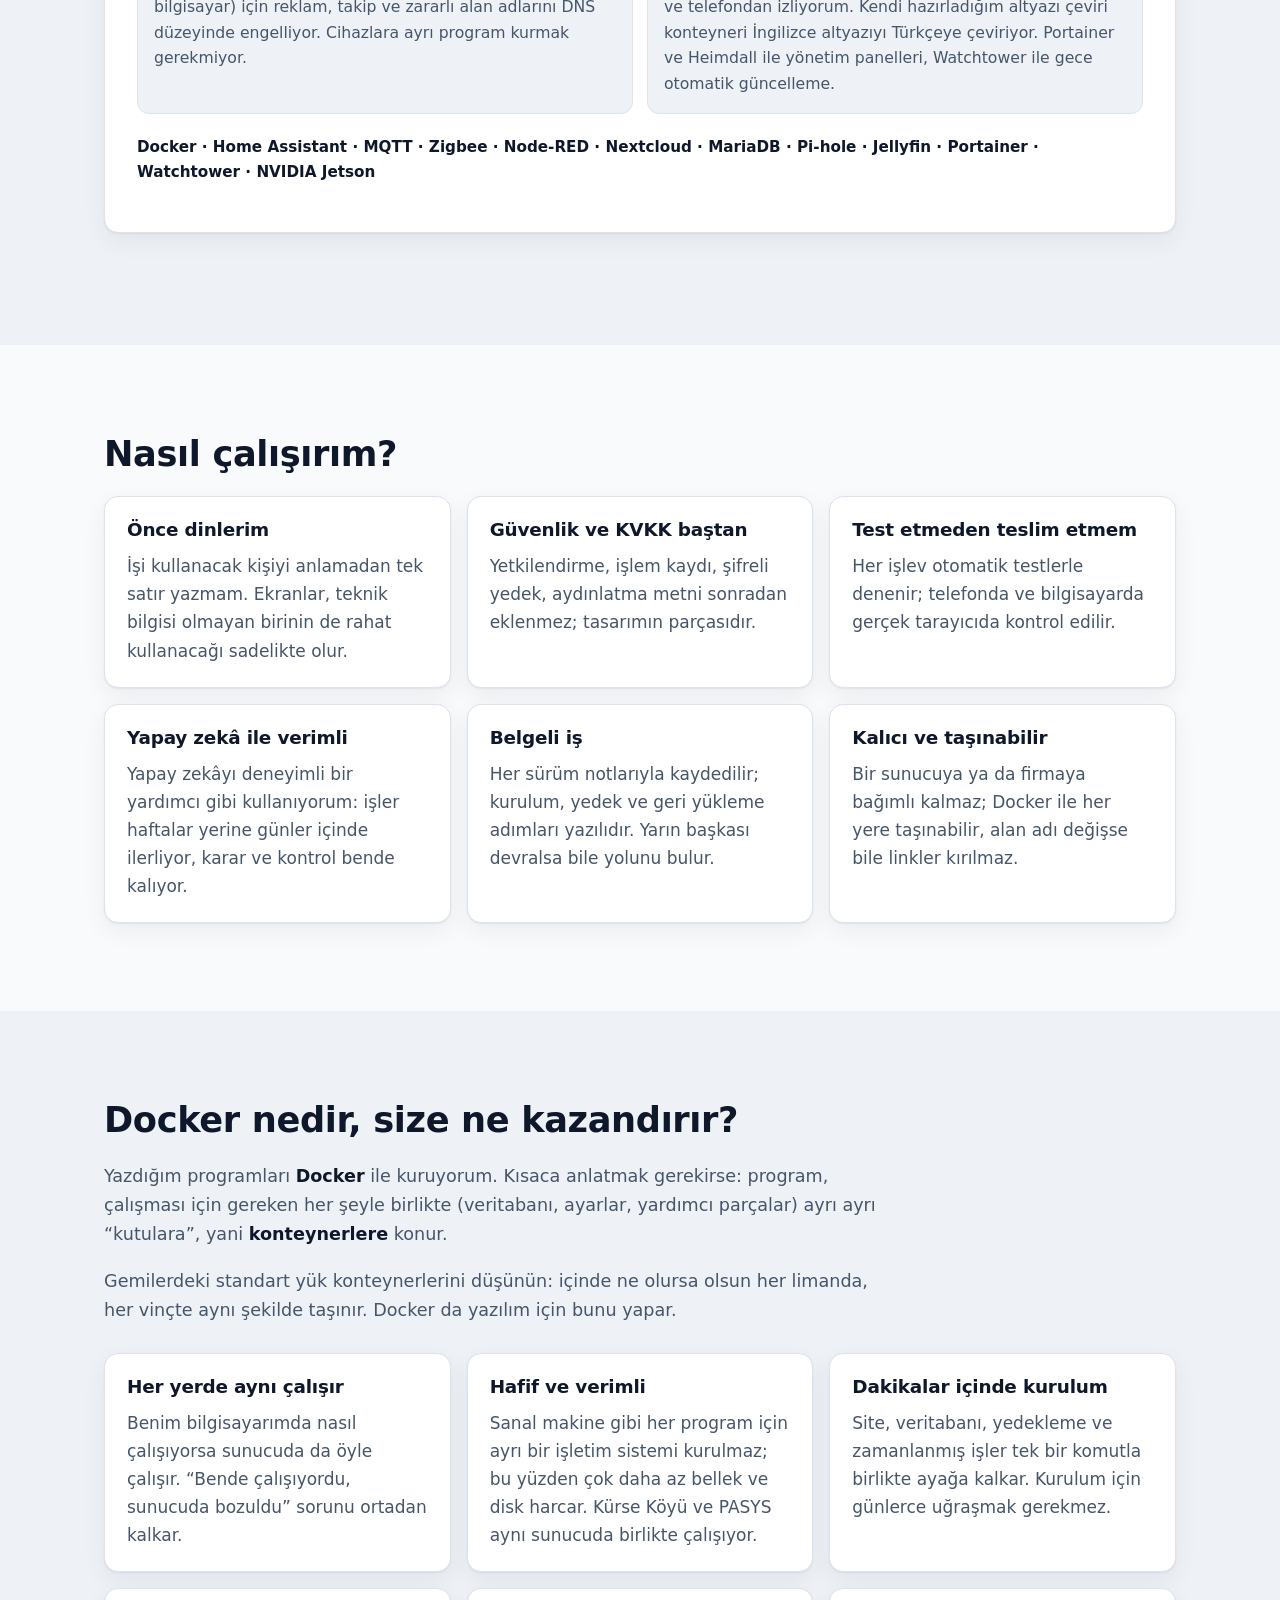
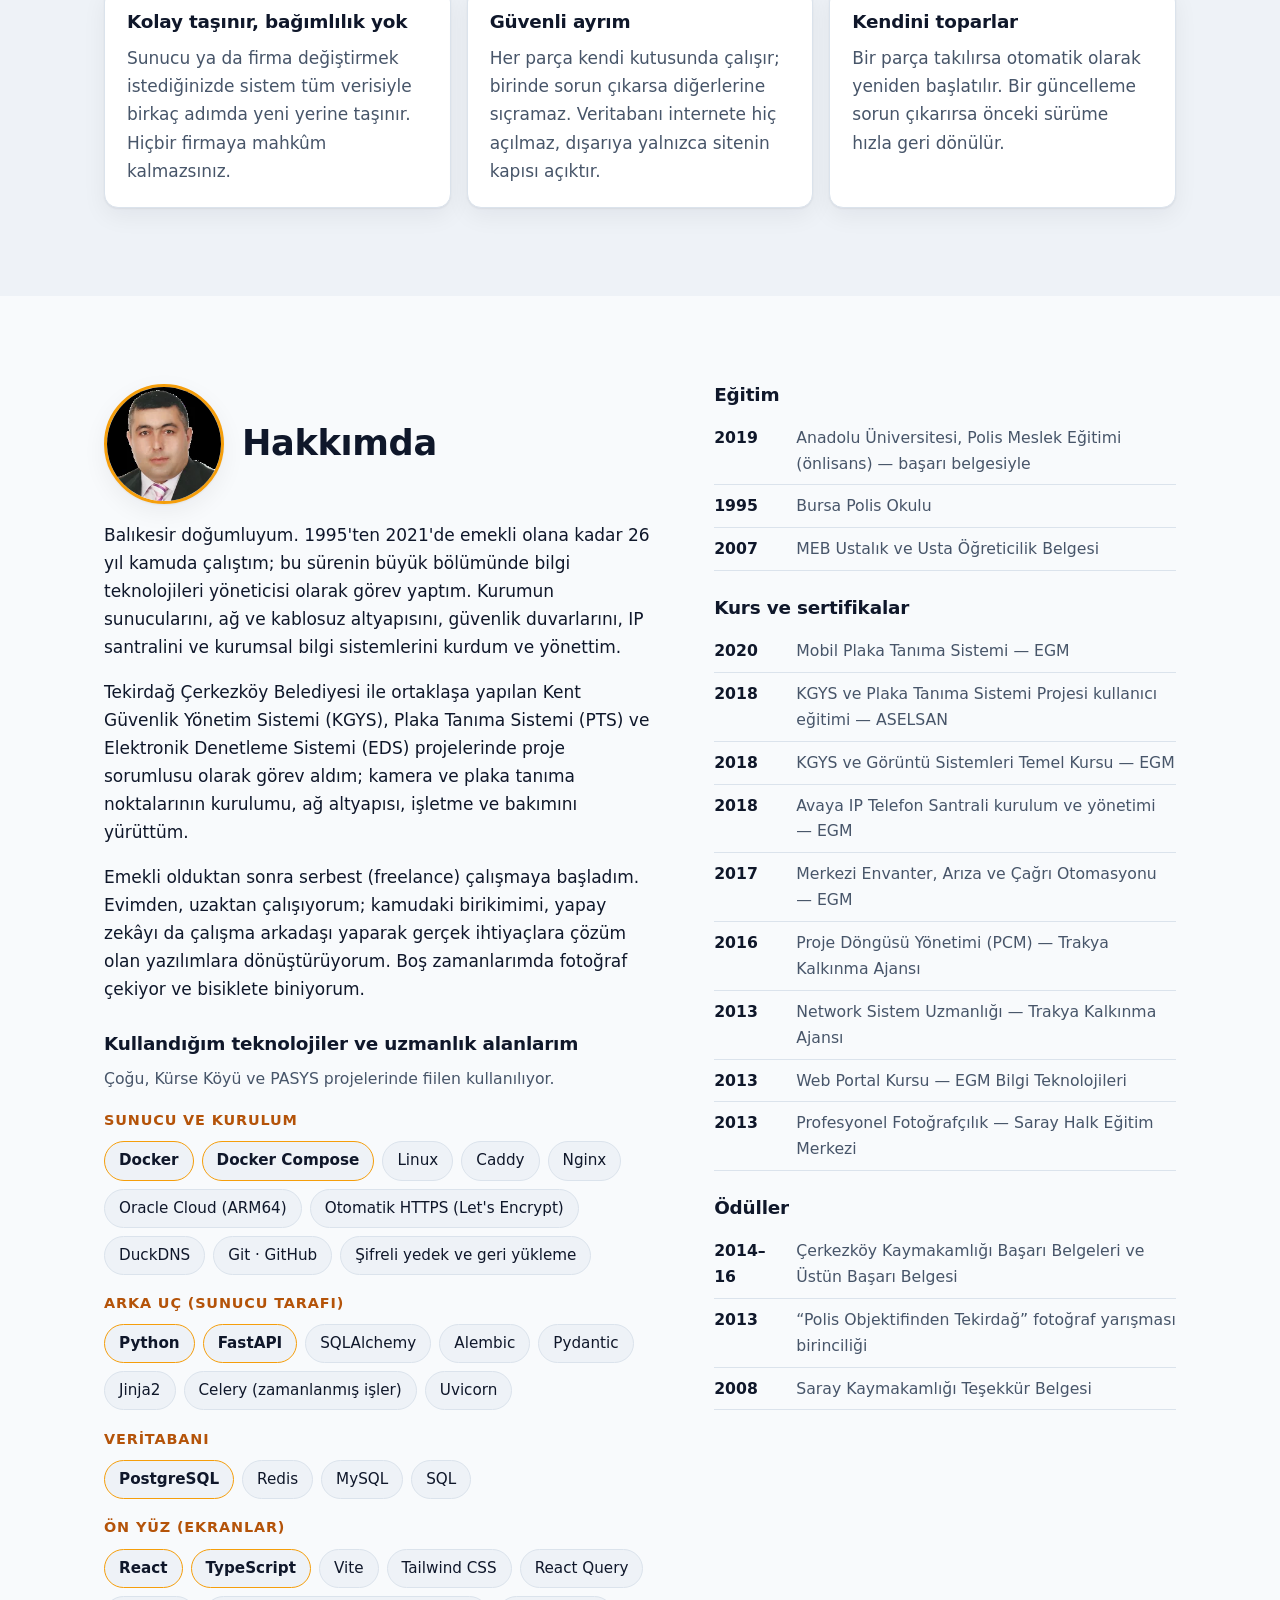
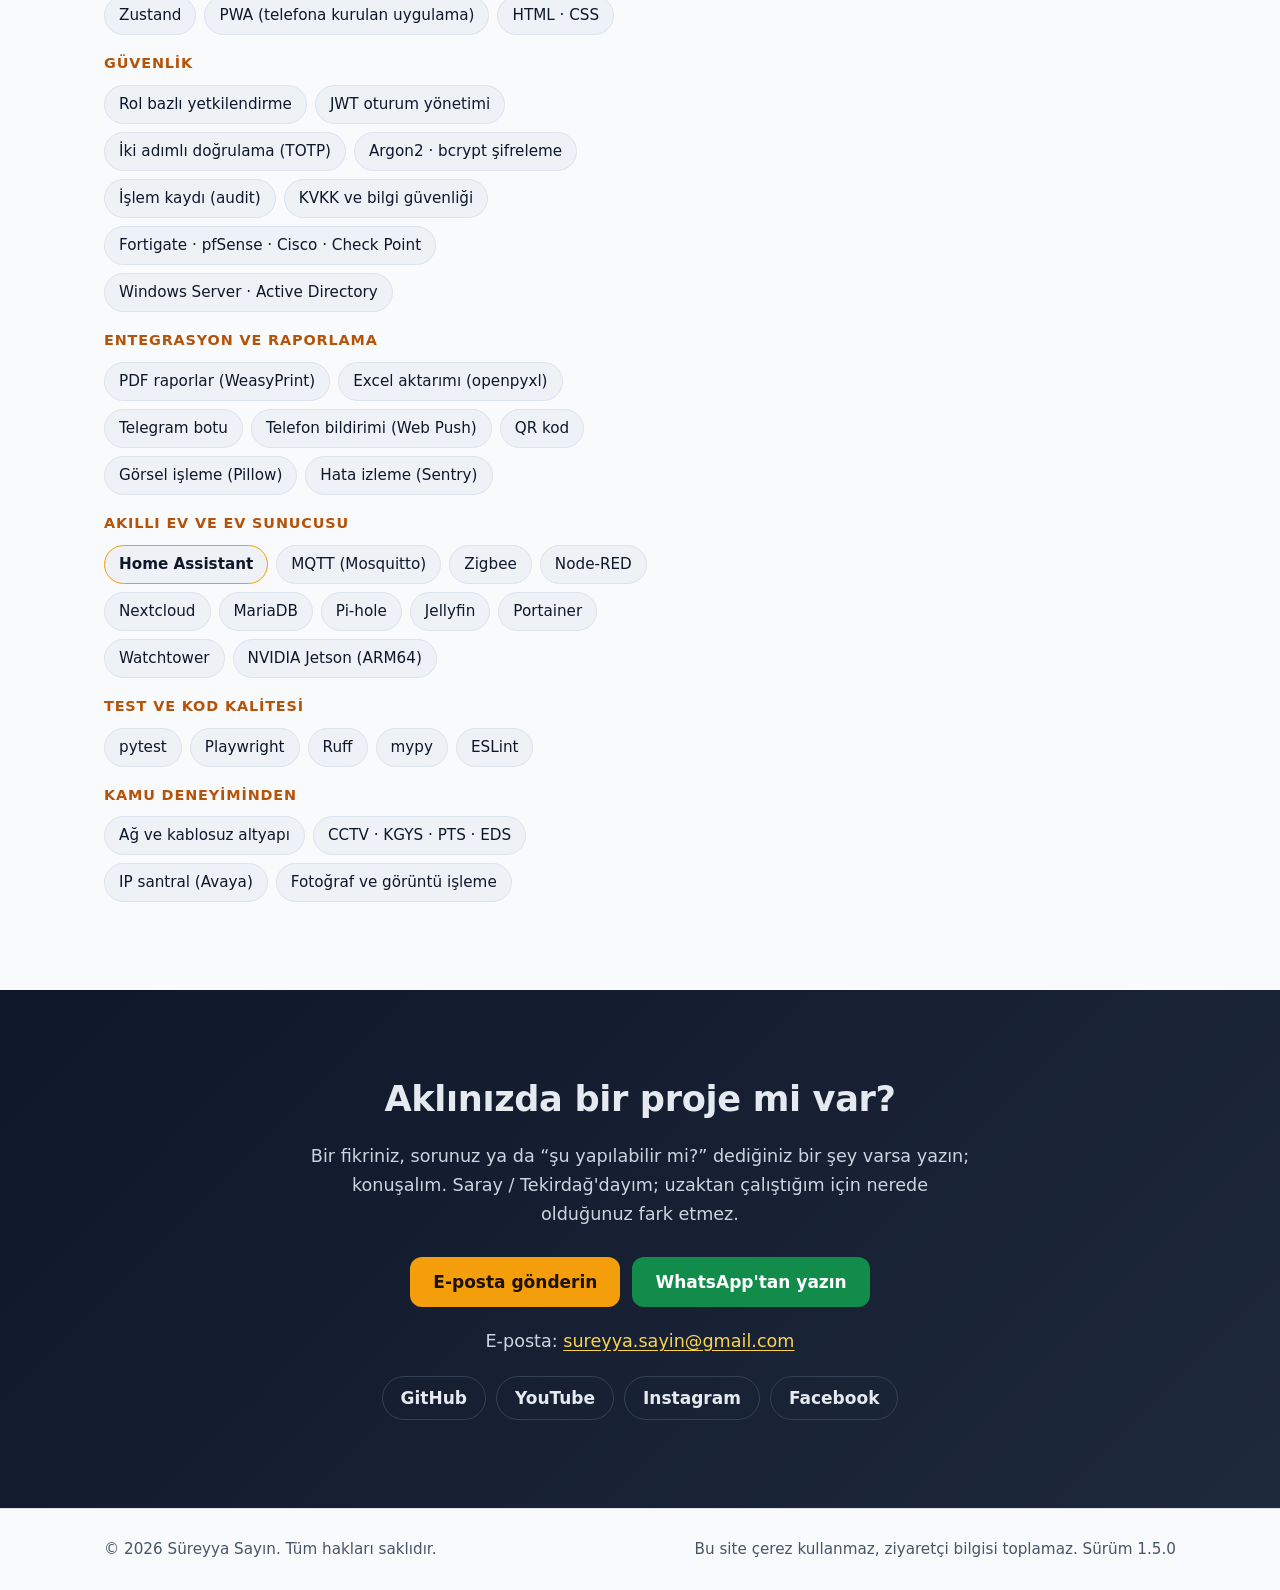
==== commit 42f161a5: "feat: Elif Sayın akademik kişisel sitesi referans olarak eklendi (1.5.0) Co-Authored-By: Claude Opus" ====
--- a/docs/index.html
+++ b/docs/index.html
@@ -10,7 +10,7 @@
 <link rel="canonical" href="https://sureyyasayin.github.io/">
 <meta name="theme-color" content="#0f172a">
 <link rel="icon" href="favicon.svg" type="image/svg+xml">
-<link rel="stylesheet" href="style.css?v=1.4.1">
+<link rel="stylesheet" href="style.css?v=1.5.0">
 
 <meta property="og:type" content="profile">
 <meta property="og:locale" content="tr_TR">
@@ -41,7 +41,7 @@
   "knowsAbout": ["Web geliştirme", "Python", "FastAPI", "PostgreSQL", "React", "Docker", "Ağ güvenliği", "KVKK"]
 }
 </script>
-<script src="site.js?v=1.4.1" defer></script>
+<script src="site.js?v=1.5.0" defer></script>
 </head>
 <body>
 <a class="atla" href="#icerik">İçeriğe geç</a>
@@ -80,7 +80,7 @@
       <a class="dugme dugme-ikinci" href="#yapabildiklerim">Neler yapabilirim?</a>
     </div>
     <ul class="giris-kanit" aria-label="Öne çıkanlar">
-      <li><strong>2</strong> canlı yayında proje</li>
+      <li><strong>3</strong> canlı yayında proje</li>
       <li><strong>9 günde</strong> sıfırdan yayına köy sitesi</li>
       <li><strong>Yüzlerce</strong> otomatik test</li>
     </ul>
@@ -95,7 +95,7 @@
       <article class="kart">
         <h3>Kişisel ve tanıtım siteleri</h3>
         <p>Kendinizi, işinizi ya da yeteneklerinizi anlatan kişisel siteler; esnaf ve kurumlar için tanıtım sayfaları. Hızlı açılan, Google'da bulunan, sosyal medya, harita ve WhatsApp bağlantılı.</p>
-        <p class="kanit">Örnek: şu an baktığınız site</p>
+        <p class="kanit">Örnek: <a href="#proje-elif">Elif Sayın</a> · şu an baktığınız site</p>
       </article>
       <article class="kart">
         <h3>Köy, mahalle ve dernek siteleri</h3>
@@ -181,6 +181,25 @@
         </ul>
         <p class="teknik">Python · FastAPI · PostgreSQL · Celery · React · TypeScript · Docker</p>
         <a class="dugme dugme-ikinci" href="https://pasys.duckdns.org" target="_blank" rel="noopener">Siteyi aç<span class="gizli"> (yeni sekmede)</span> ↗</a>
+      </div>
+    </article>
+
+    <article class="proje" id="proje-elif">
+      <a class="proje-gorsel" href="https://elif-sayin.github.io" target="_blank" rel="noopener">
+        <img src="img/elif.webp" width="960" height="600" loading="lazy" decoding="async" alt="Elif Sayın'ın akademik kişisel sitesinin giriş bölümü">
+      </a>
+      <div class="proje-metin">
+        <p class="etiket">Kişisel site · Yayında</p>
+        <h3>Elif Sayın — Akademik Kişisel Site</h3>
+        <p>Bir diş hekimliği öğrencisi için hazırladığım akademik tanıtım sitesi: eğitim, klinik stajlar, dil yeterliliği ve iletişim.</p>
+        <ul class="ozellik">
+          <li>Türkçe ve İngilizce, iki dilli</li>
+          <li>Açık / koyu tema; telefonda rahat okunan sade tasarım</li>
+          <li>WhatsApp ve sosyal medyada düzgün görünen paylaşım kartı, arama motorları için site haritası</li>
+          <li>E-posta adresi spam botlarından gizli; takip kodu ve çerez yok</li>
+        </ul>
+        <p class="teknik">HTML · CSS · JavaScript · GitHub Pages</p>
+        <a class="dugme dugme-ikinci" href="https://elif-sayin.github.io" target="_blank" rel="noopener">Siteyi aç<span class="gizli"> (yeni sekmede)</span> ↗</a>
       </div>
     </article>
 
@@ -351,7 +370,7 @@
 <footer class="alt">
   <div class="kap alt-ic">
     <p>© 2026 Süreyya Sayın. Tüm hakları saklıdır.</p>
-    <p>Bu site çerez kullanmaz, ziyaretçi bilgisi toplamaz. <span class="surum" data-surum="1.4.1">Sürüm 1.4.1</span></p>
+    <p>Bu site çerez kullanmaz, ziyaretçi bilgisi toplamaz. <span class="surum" data-surum="1.5.0">Sürüm 1.5.0</span></p>
   </div>
 </footer>
 </body>
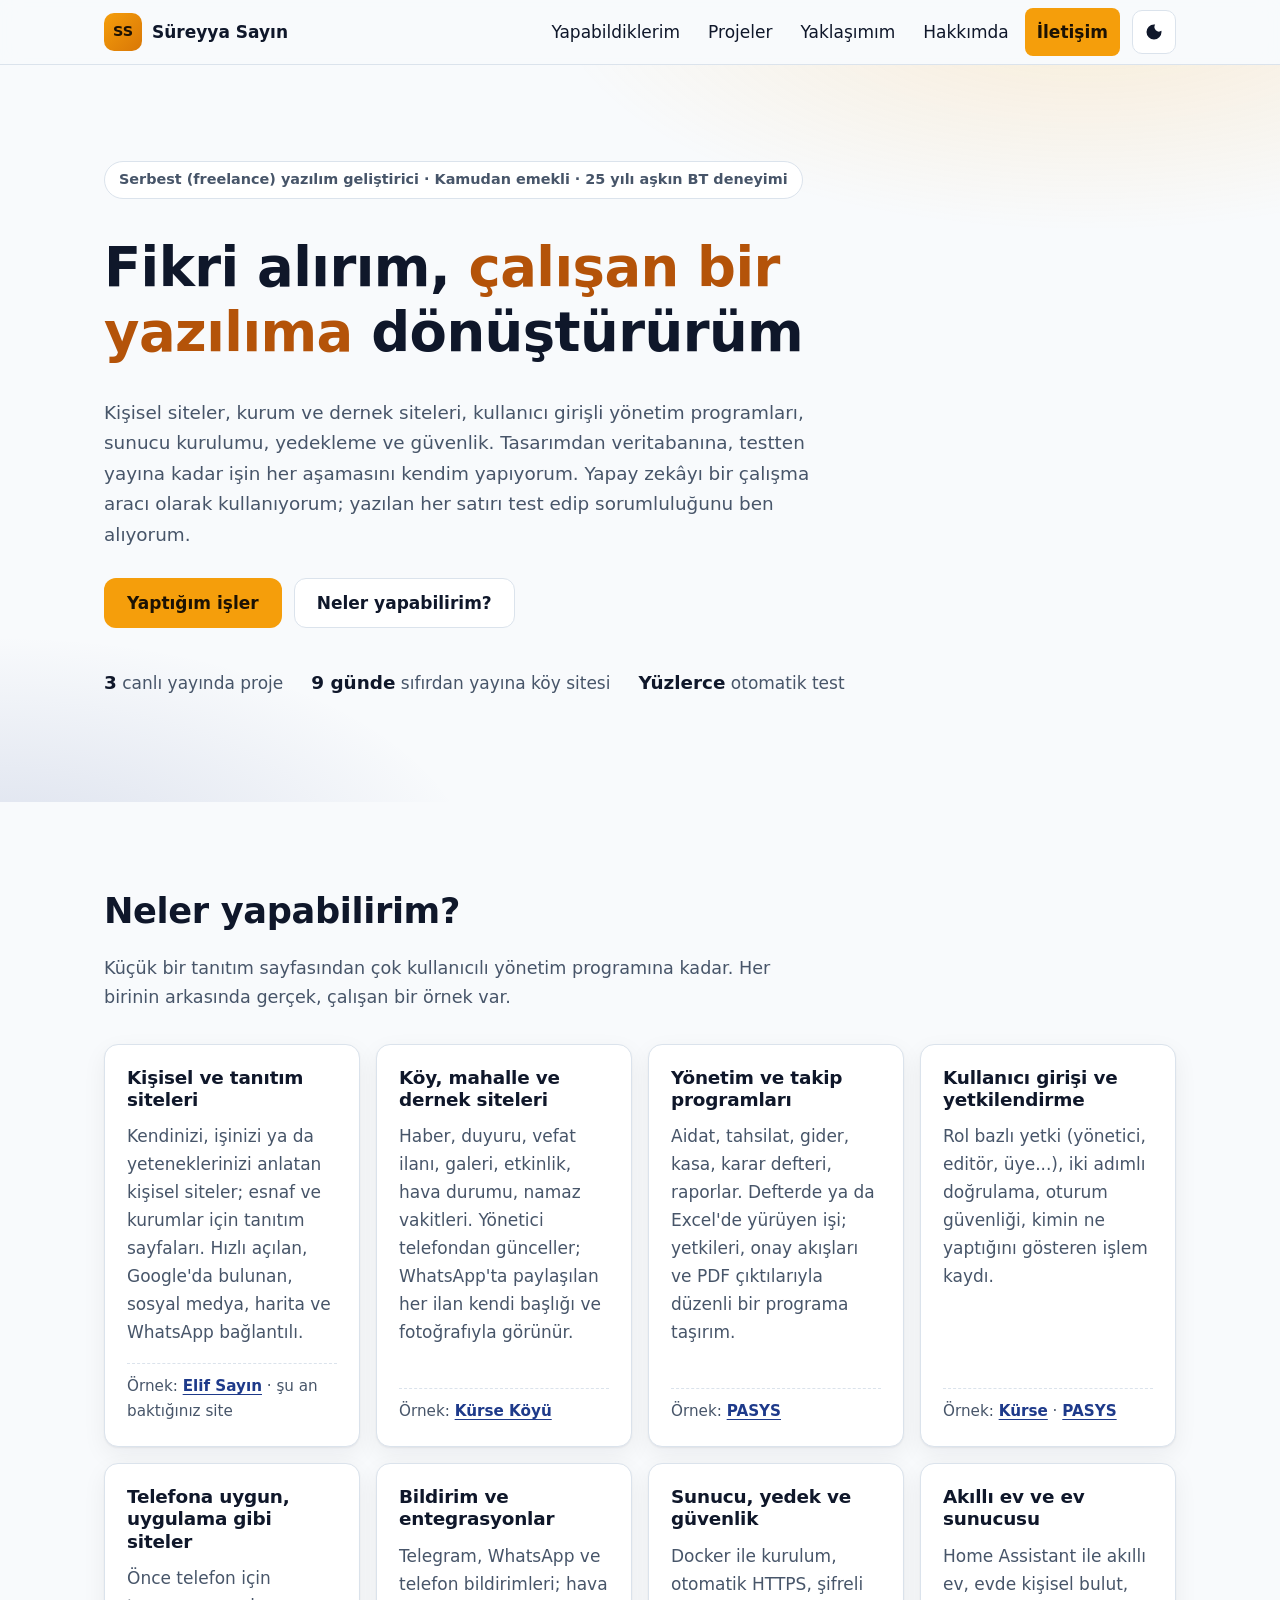
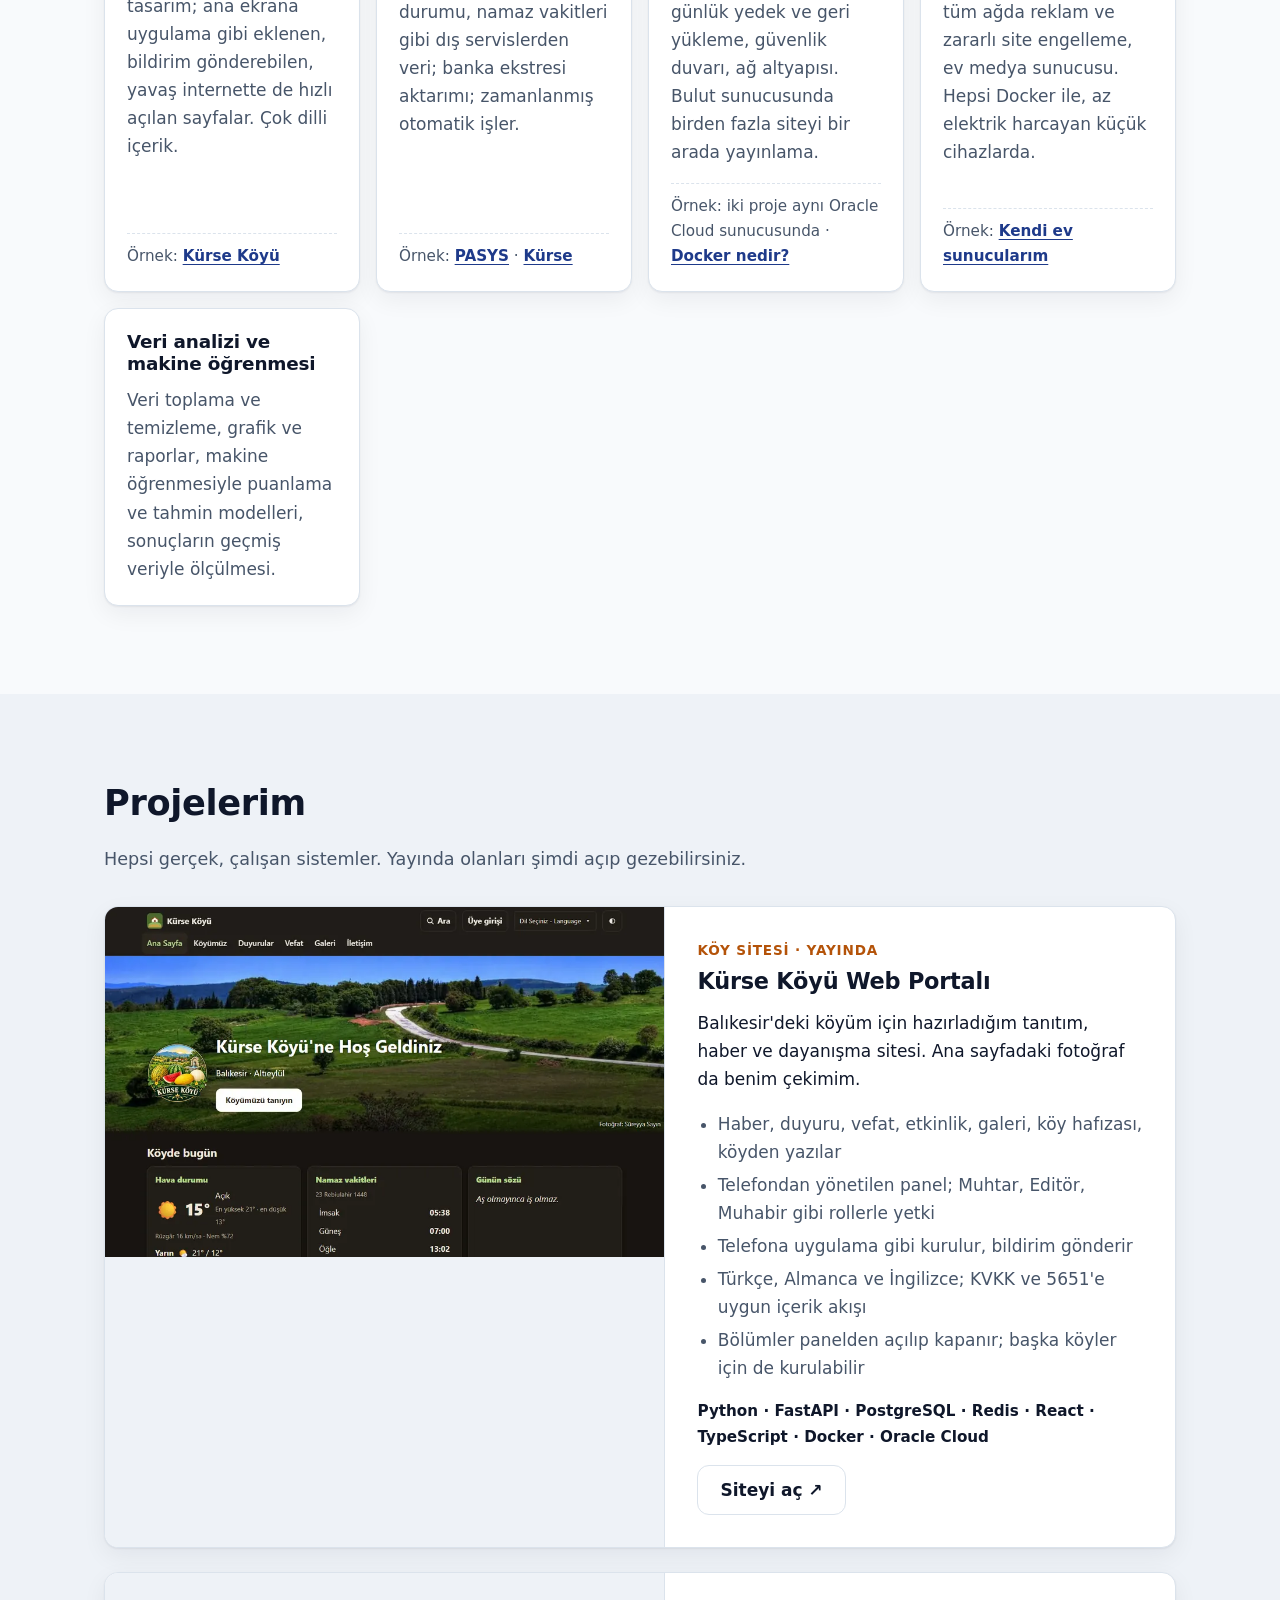
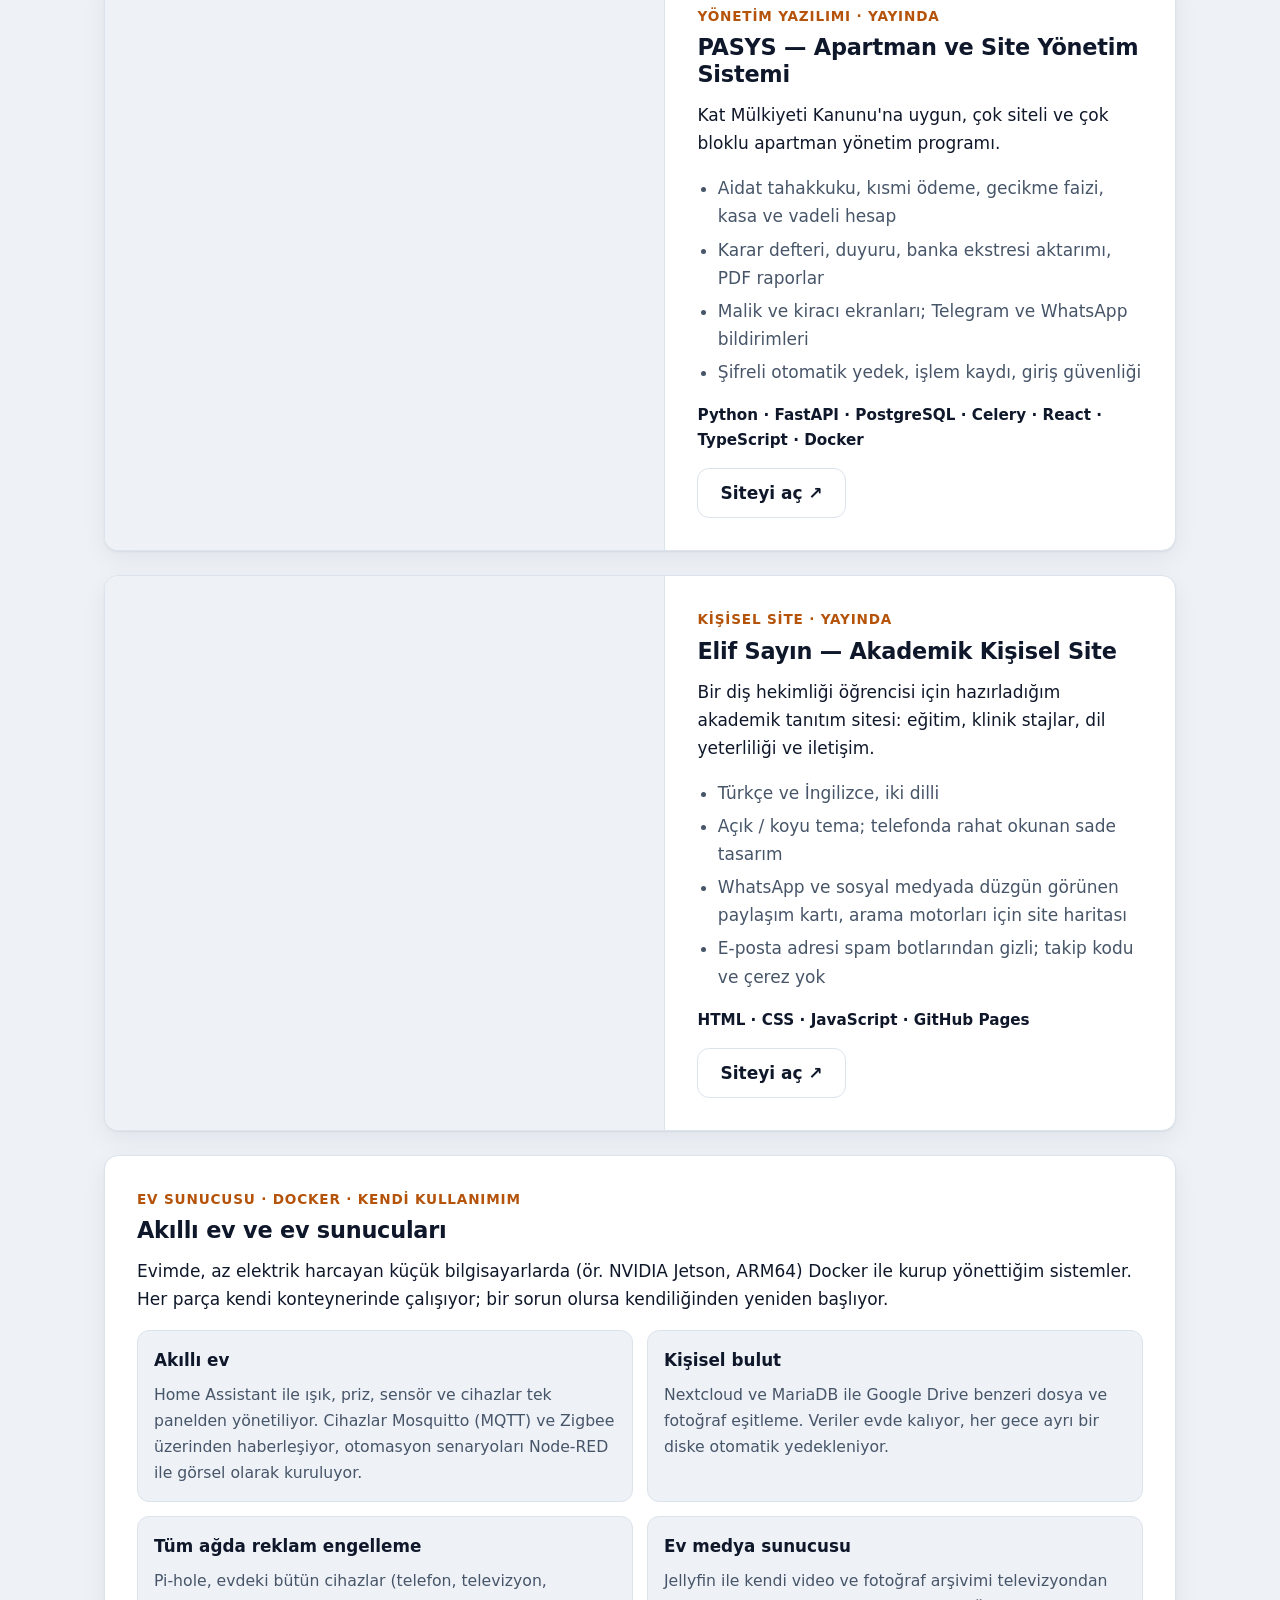
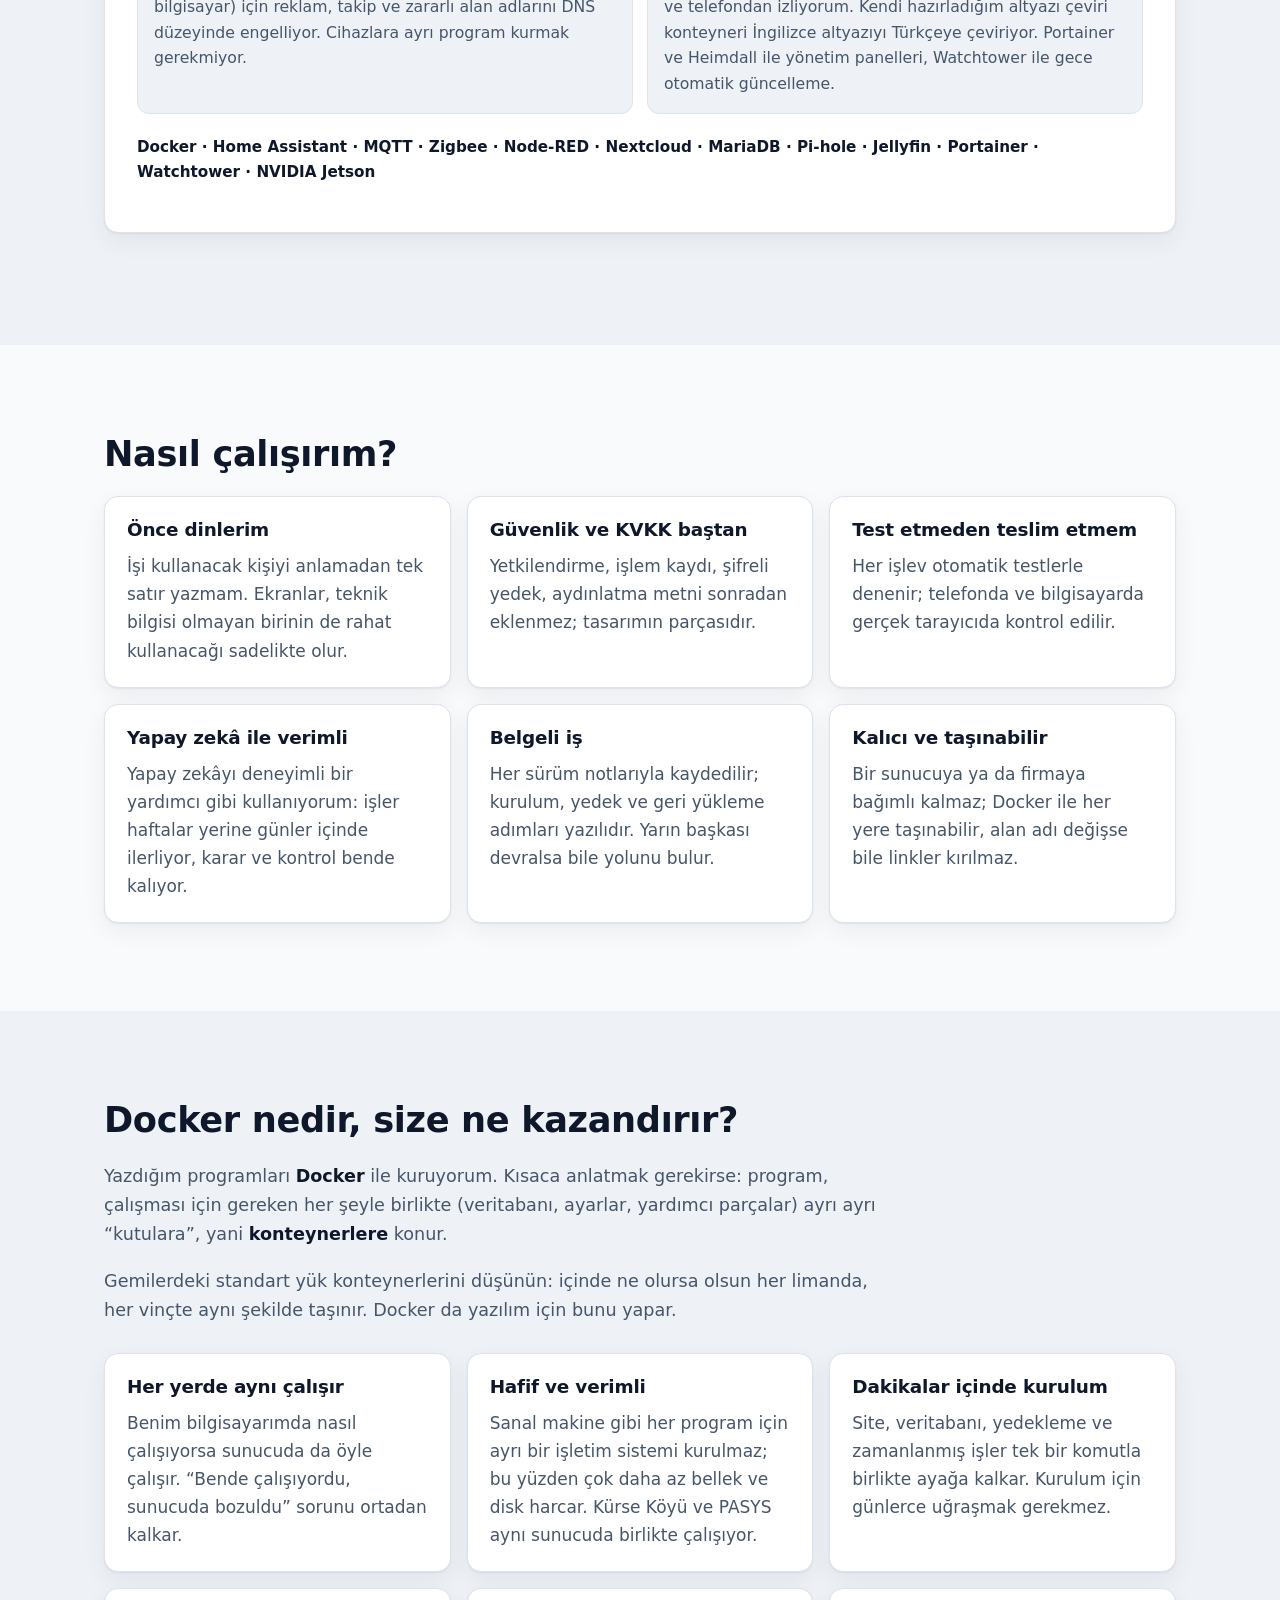
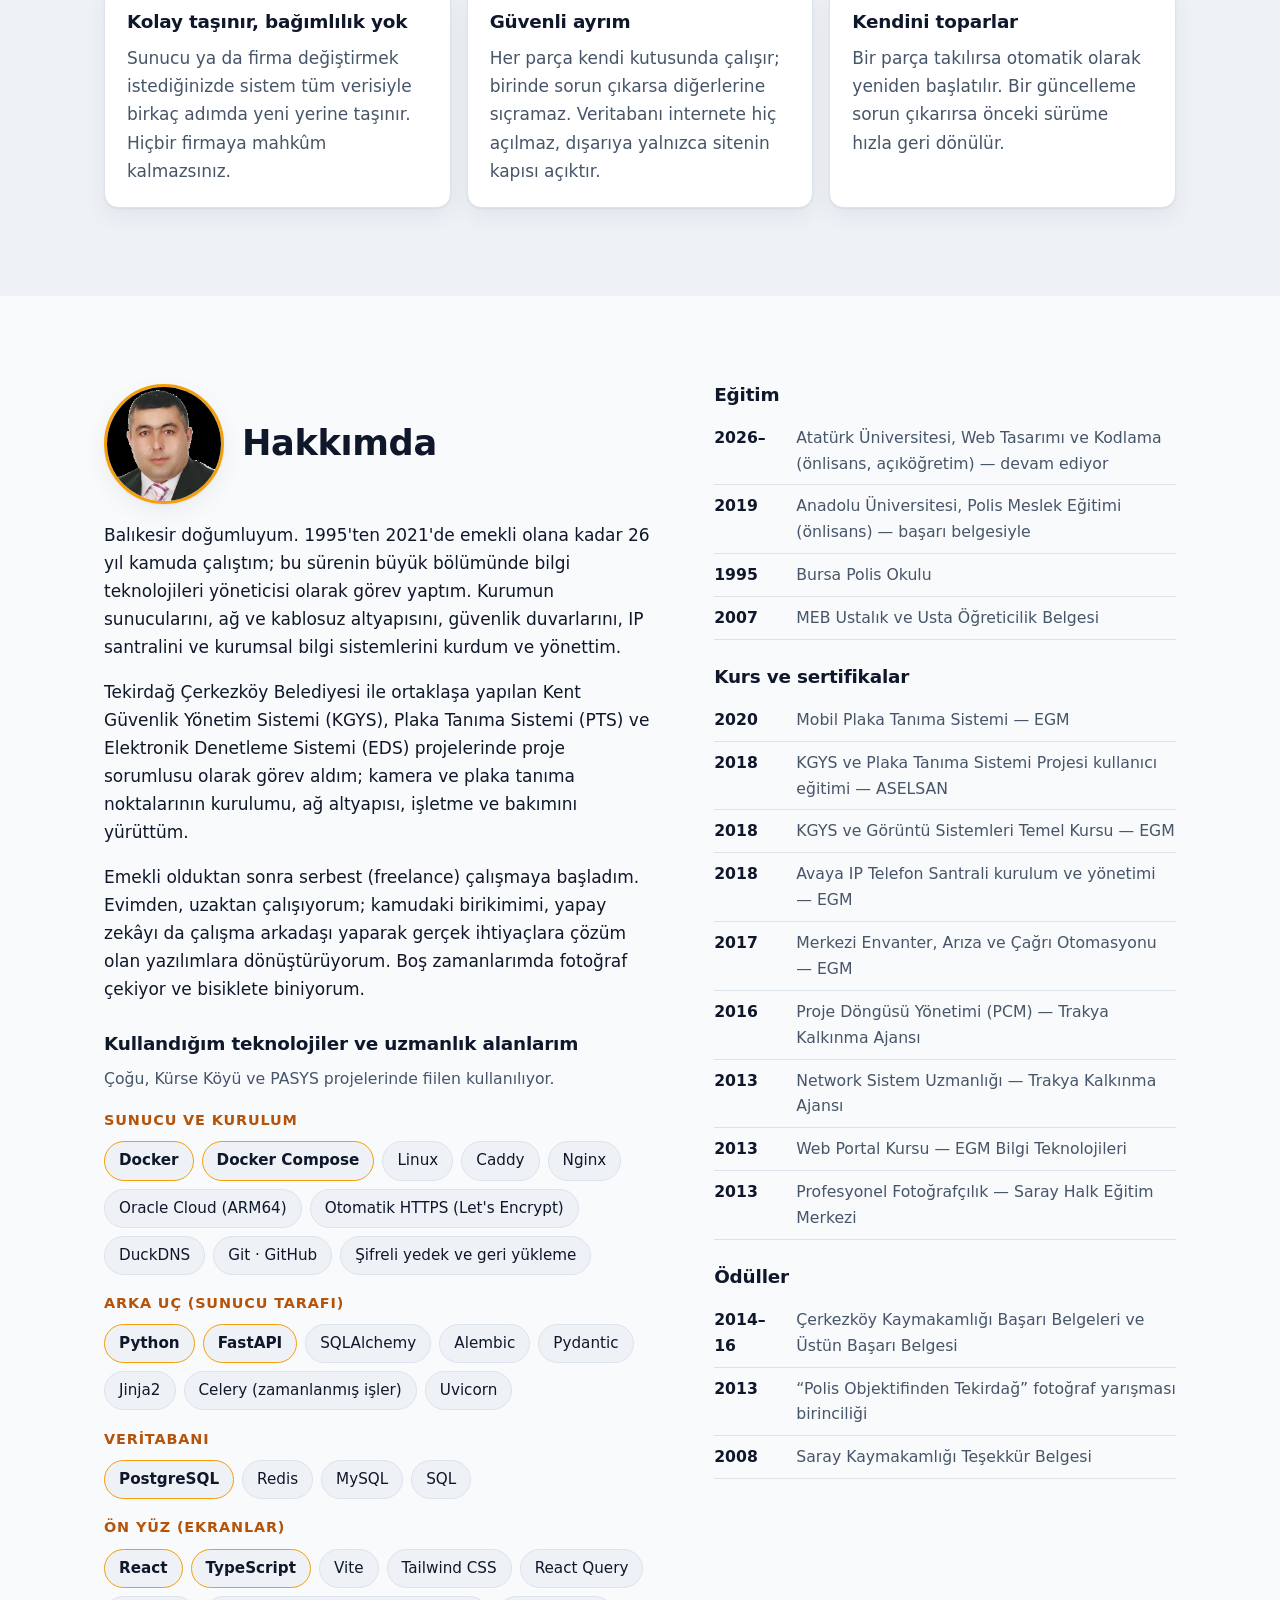
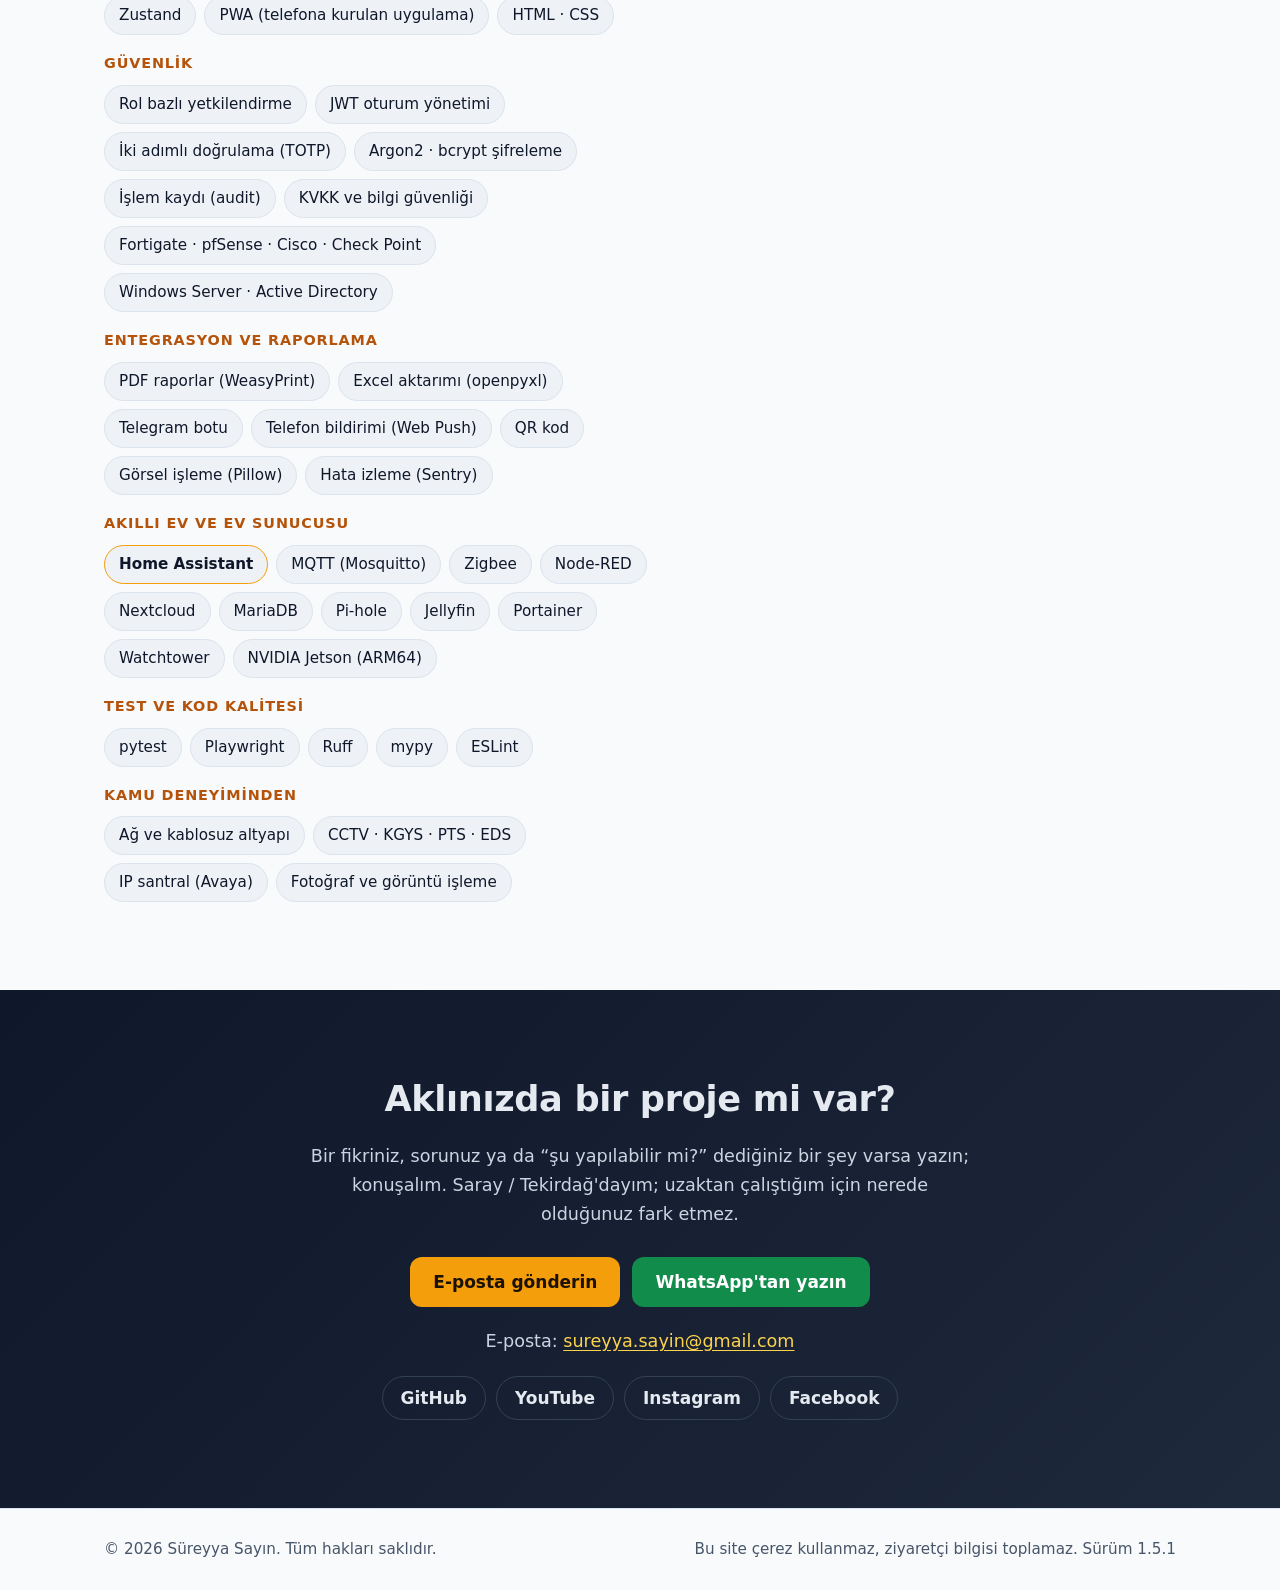
==== commit 2456df14: "feat: eğitime Web Tasarımı ve Kodlama önlisans programı eklendi (1.5.1) Co-Authored-By: Claude Opus " ====
--- a/docs/index.html
+++ b/docs/index.html
@@ -10,7 +10,7 @@
 <link rel="canonical" href="https://sureyyasayin.github.io/">
 <meta name="theme-color" content="#0f172a">
 <link rel="icon" href="favicon.svg" type="image/svg+xml">
-<link rel="stylesheet" href="style.css?v=1.5.0">
+<link rel="stylesheet" href="style.css?v=1.5.1">
 
 <meta property="og:type" content="profile">
 <meta property="og:locale" content="tr_TR">
@@ -41,7 +41,7 @@
   "knowsAbout": ["Web geliştirme", "Python", "FastAPI", "PostgreSQL", "React", "Docker", "Ağ güvenliği", "KVKK"]
 }
 </script>
-<script src="site.js?v=1.5.0" defer></script>
+<script src="site.js?v=1.5.1" defer></script>
 </head>
 <body>
 <a class="atla" href="#icerik">İçeriğe geç</a>
@@ -319,6 +319,7 @@
     <div class="yan">
       <h3>Eğitim</h3>
       <ul class="liste">
+        <li><span>2026–</span> Atatürk Üniversitesi, Web Tasarımı ve Kodlama (önlisans, açıköğretim) — devam ediyor</li>
         <li><span>2019</span> Anadolu Üniversitesi, Polis Meslek Eğitimi (önlisans) — başarı belgesiyle</li>
         <li><span>1995</span> Bursa Polis Okulu</li>
         <li><span>2007</span> MEB Ustalık ve Usta Öğreticilik Belgesi</li>
@@ -370,7 +371,7 @@
 <footer class="alt">
   <div class="kap alt-ic">
     <p>© 2026 Süreyya Sayın. Tüm hakları saklıdır.</p>
-    <p>Bu site çerez kullanmaz, ziyaretçi bilgisi toplamaz. <span class="surum" data-surum="1.5.0">Sürüm 1.5.0</span></p>
+    <p>Bu site çerez kullanmaz, ziyaretçi bilgisi toplamaz. <span class="surum" data-surum="1.5.1">Sürüm 1.5.1</span></p>
   </div>
 </footer>
 </body>
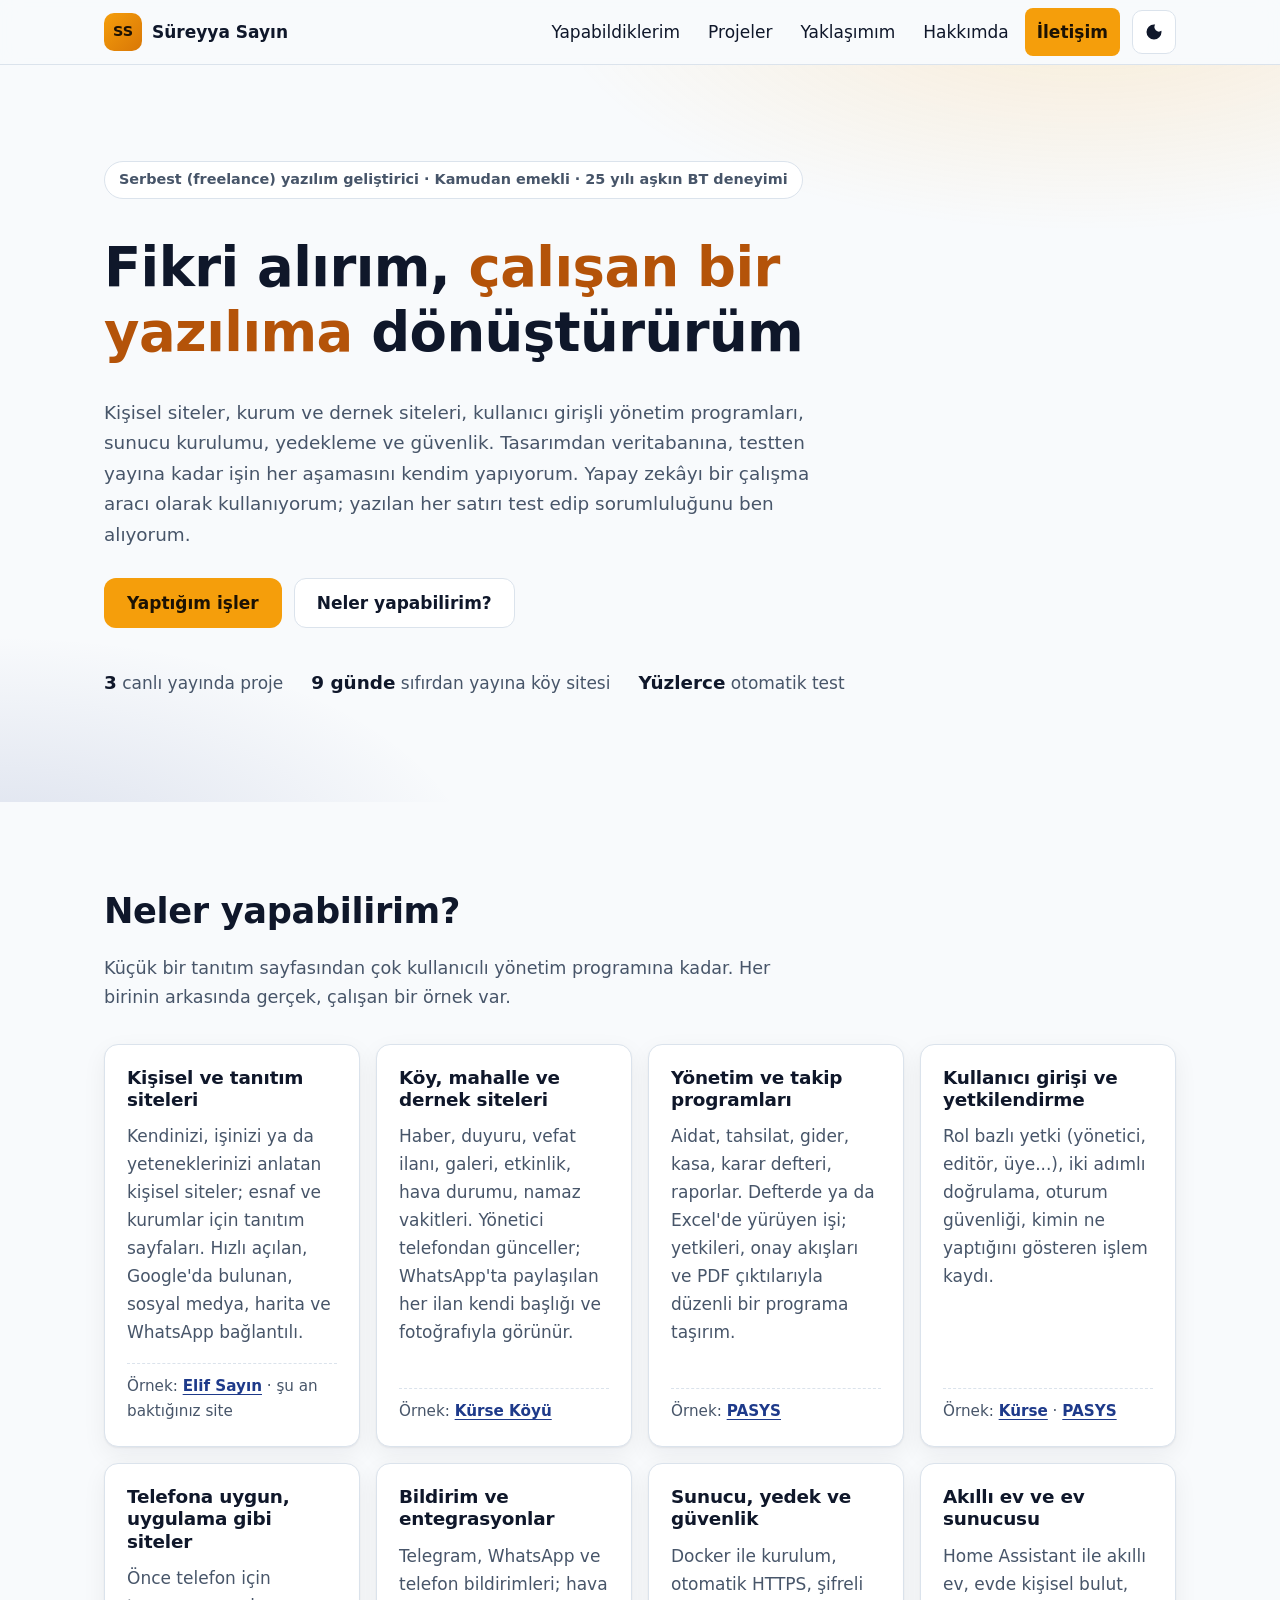
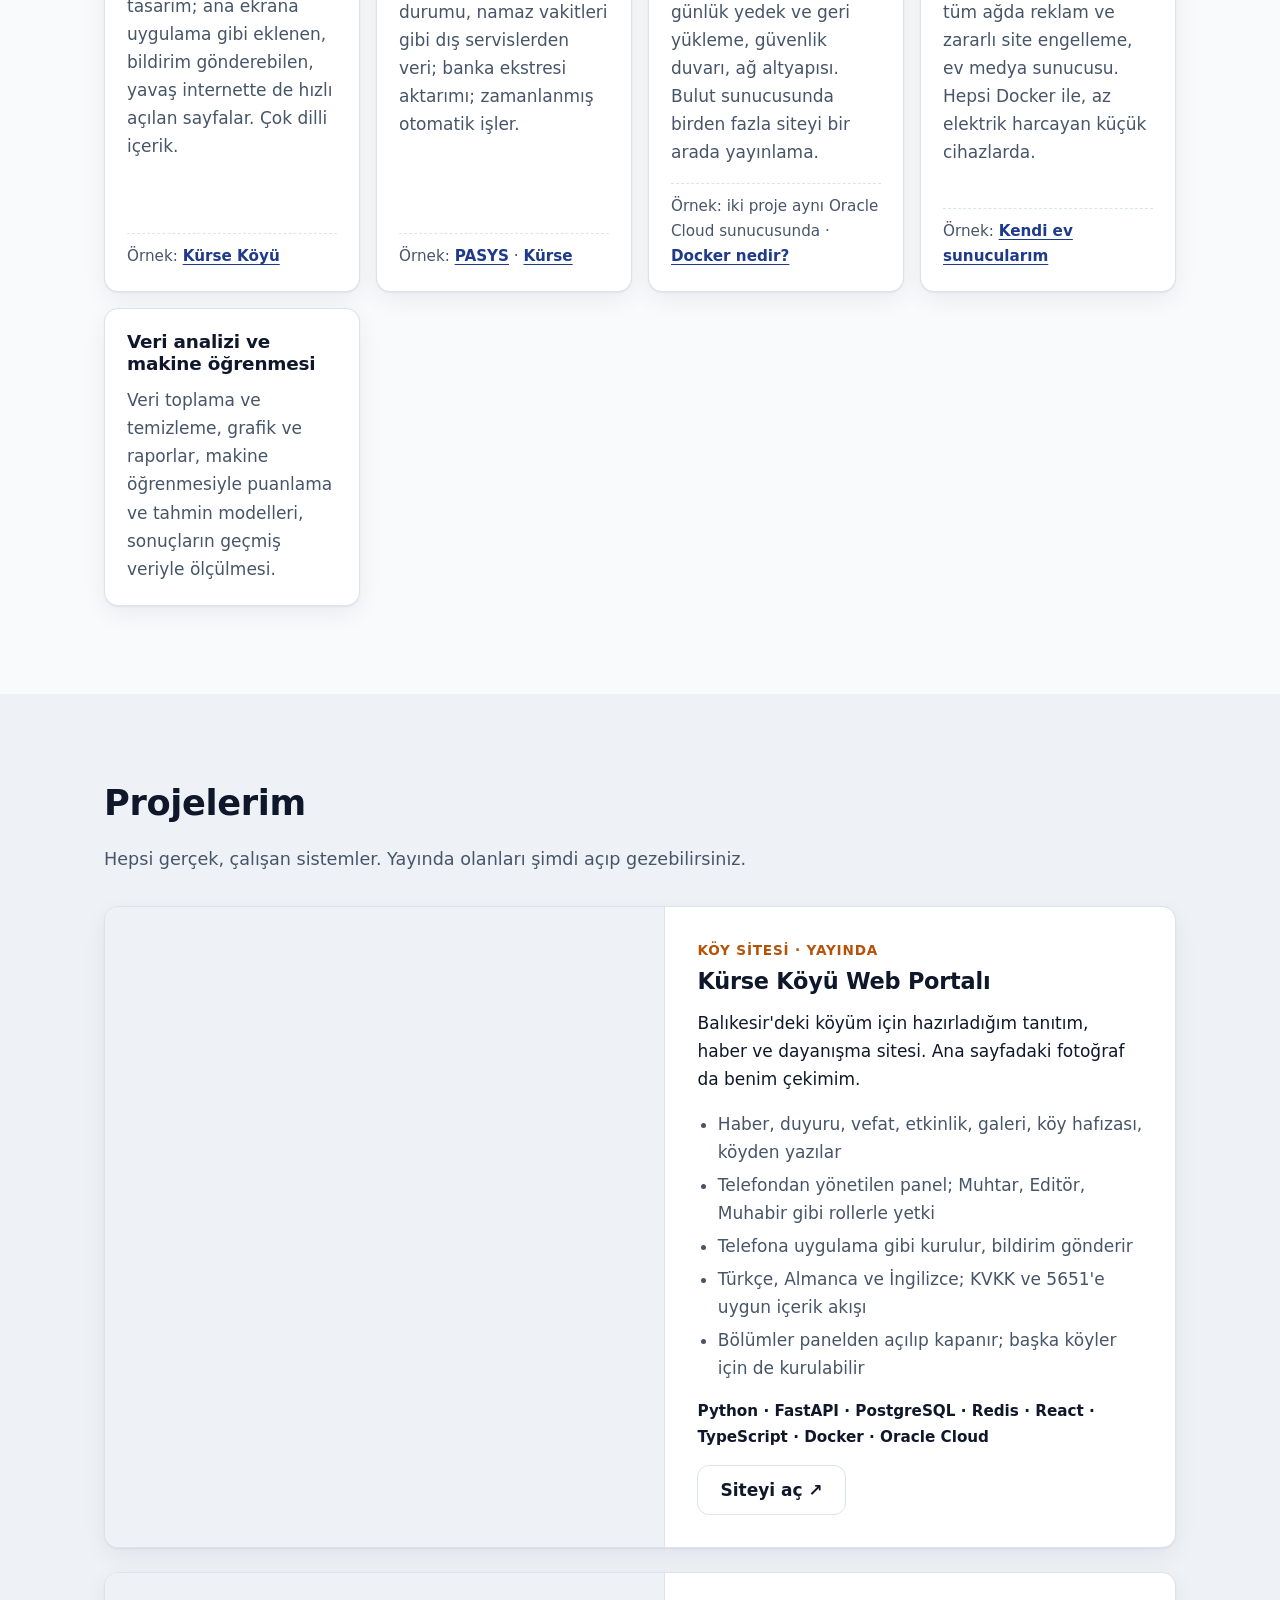
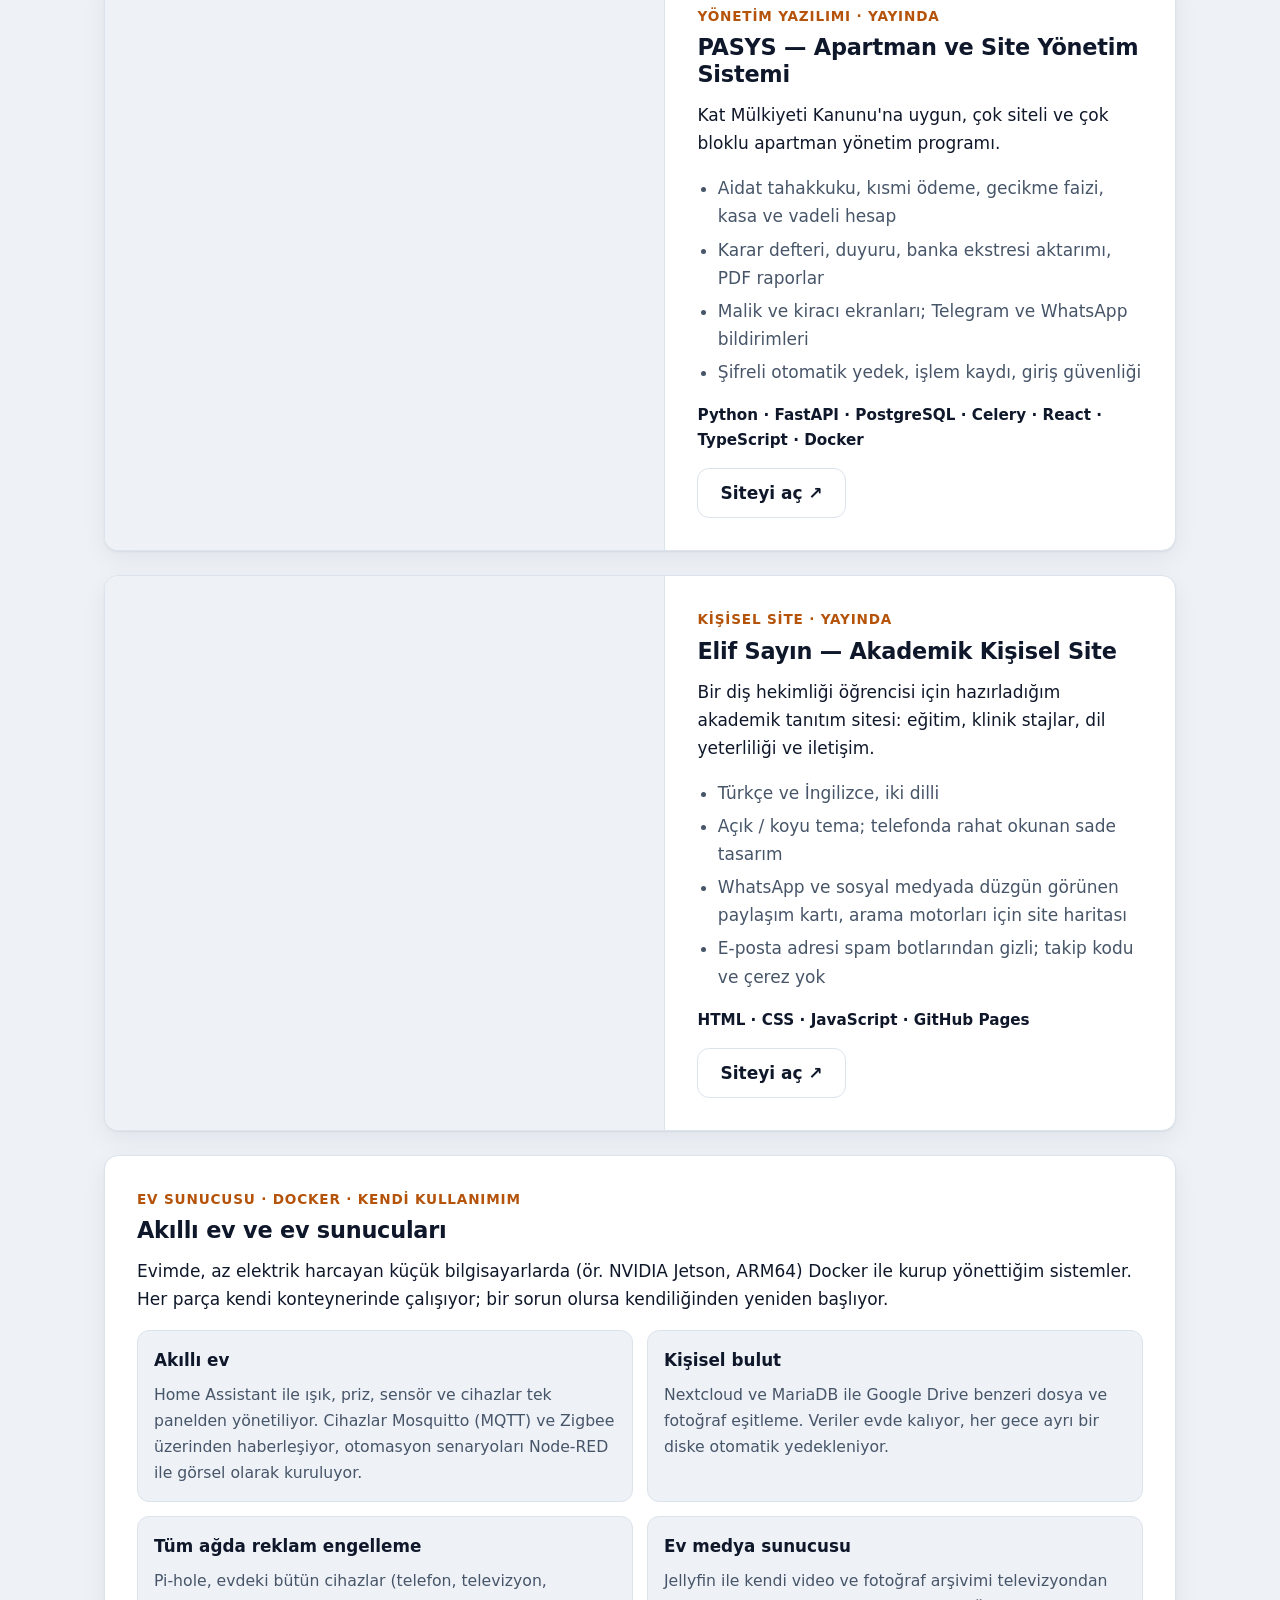
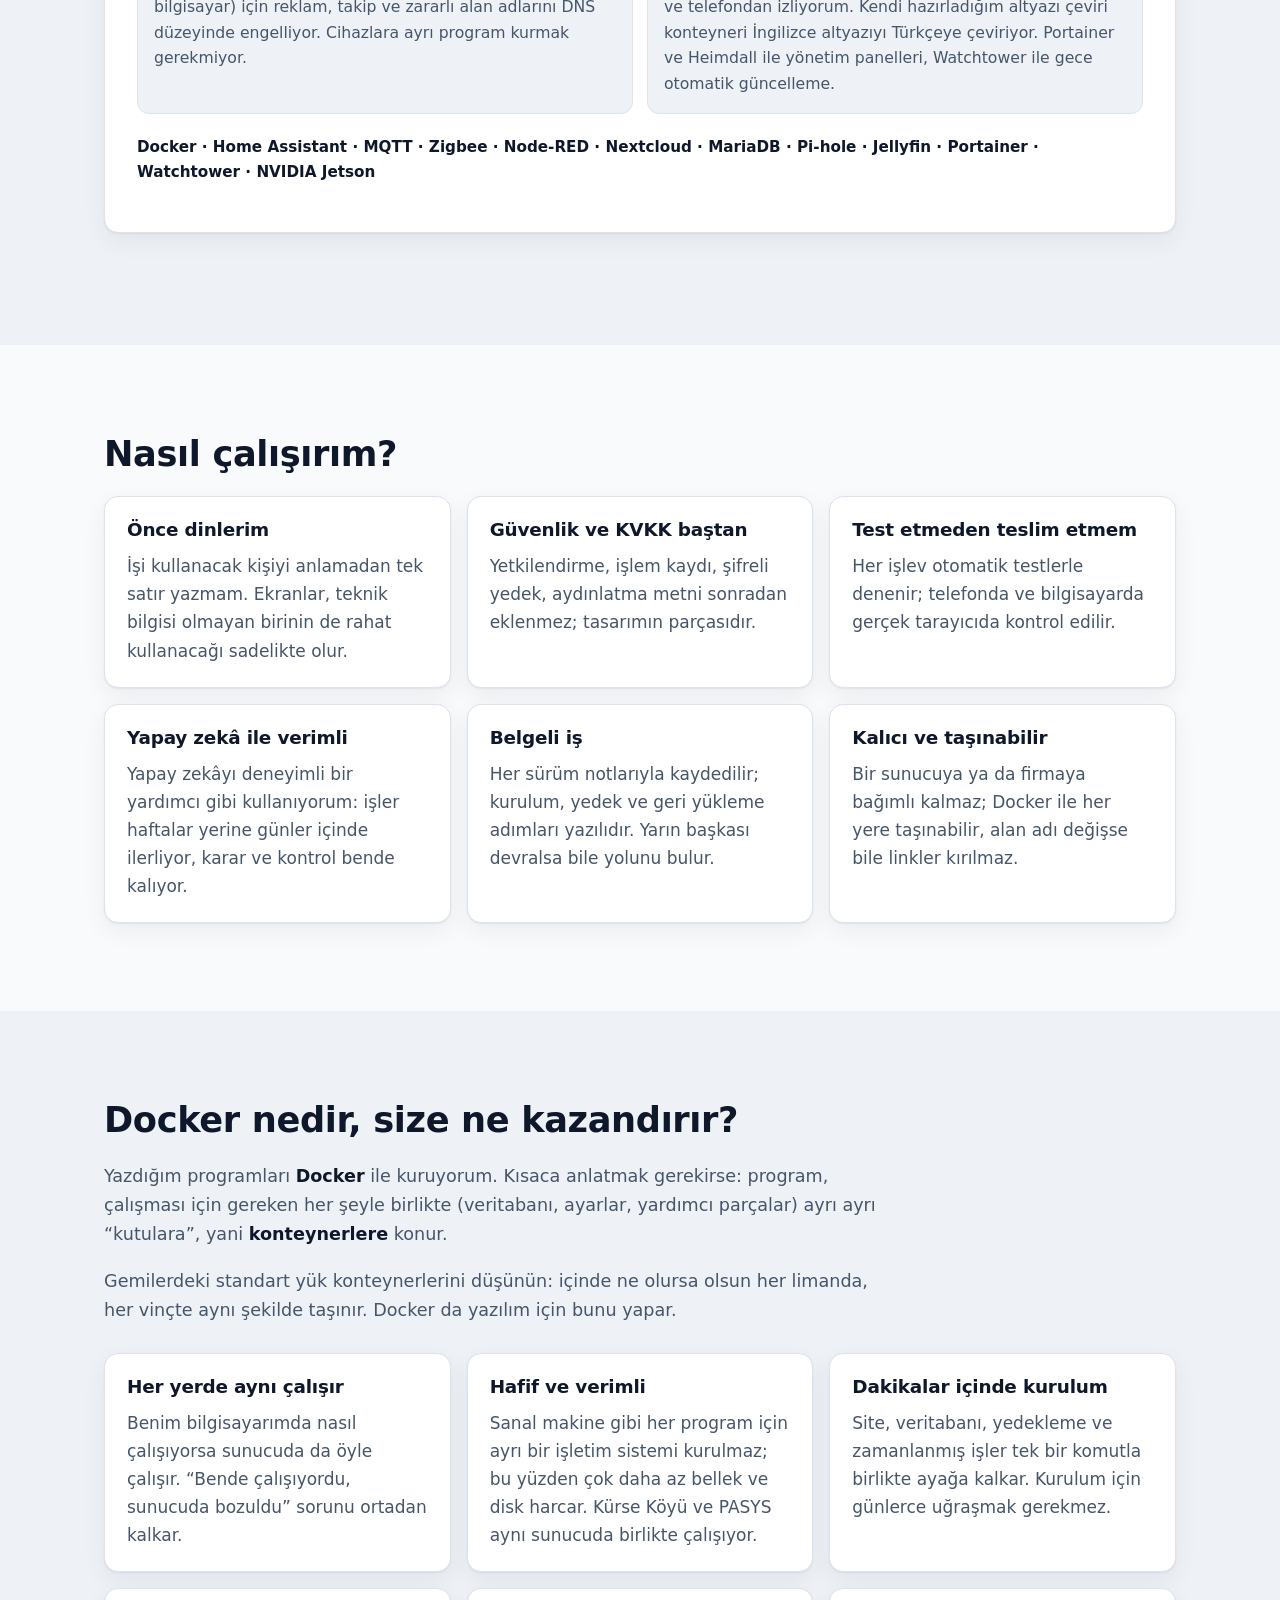
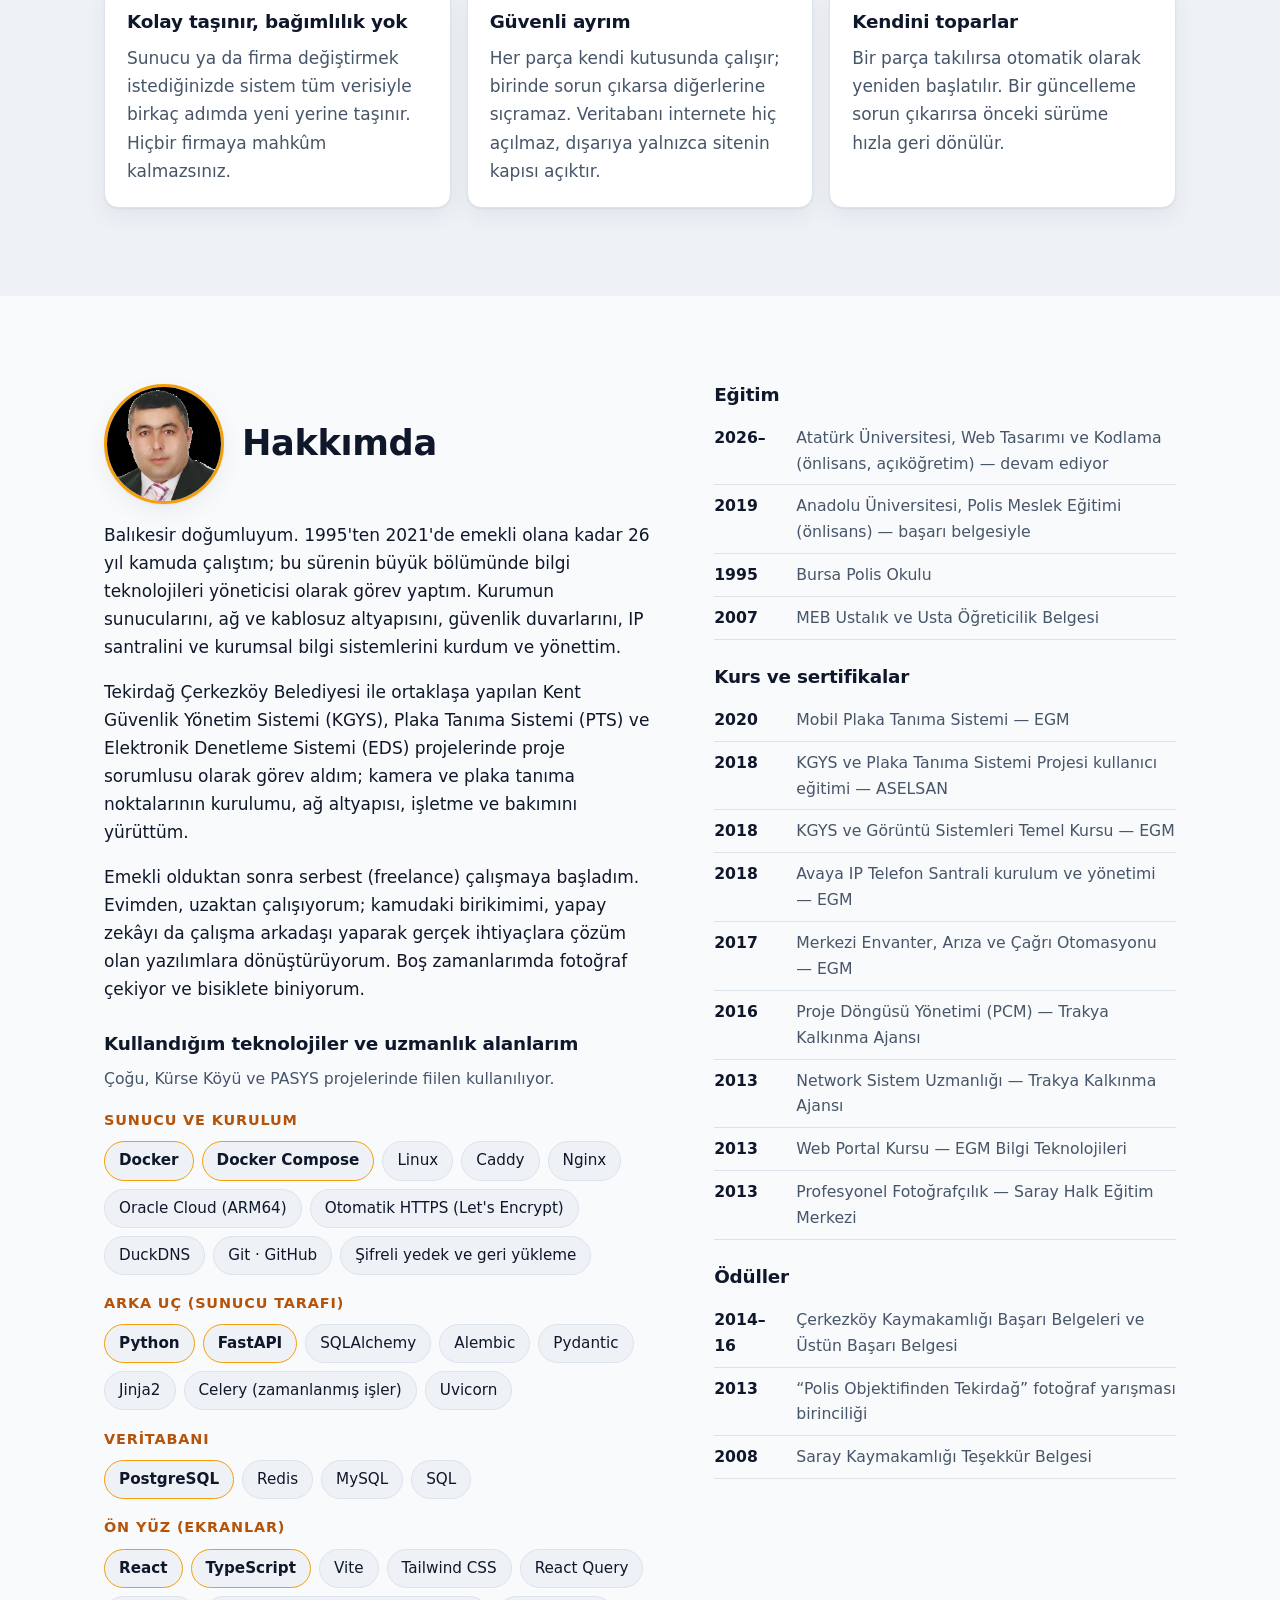
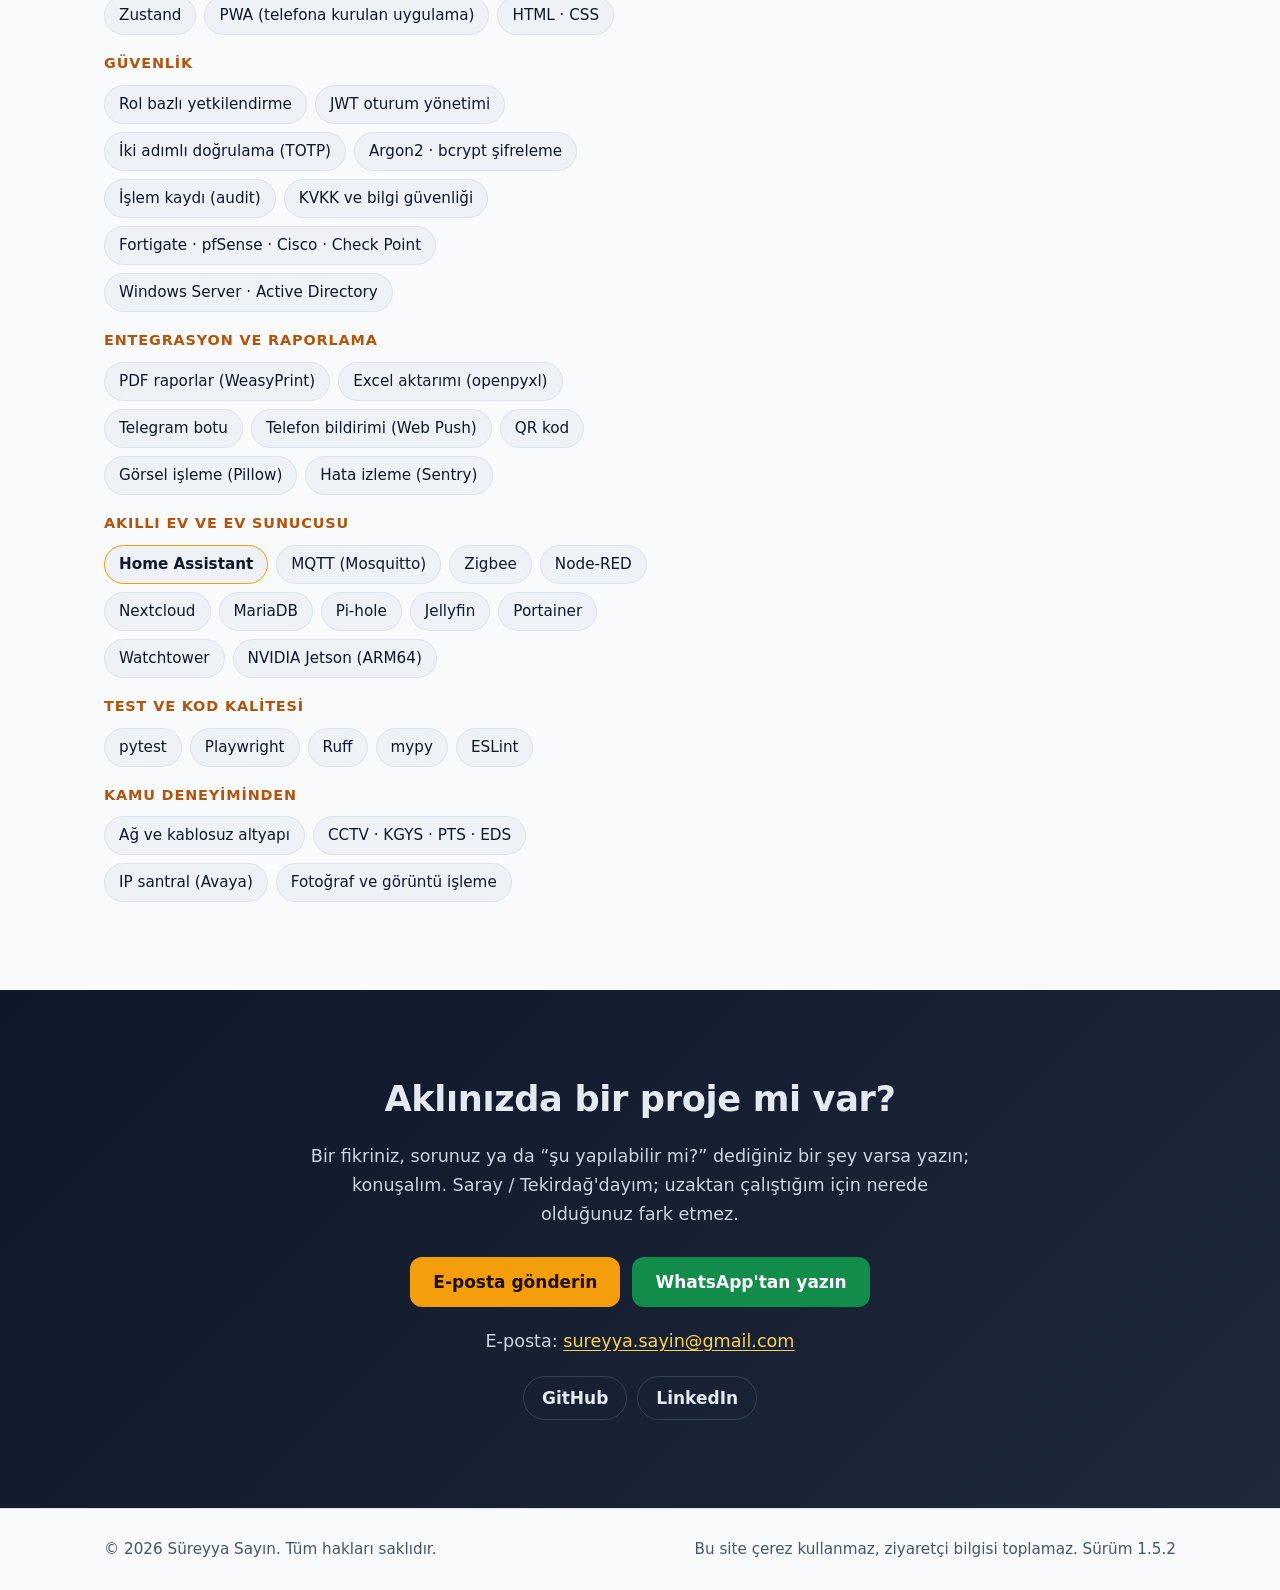
==== commit 7c22d891: "feat: sosyal bağlantılar yalnız GitHub ve LinkedIn (1.5.2) Co-Authored-By: Claude Opus 5.5 <noreply@" ====
--- a/docs/index.html
+++ b/docs/index.html
@@ -10,7 +10,7 @@
 <link rel="canonical" href="https://sureyyasayin.github.io/">
 <meta name="theme-color" content="#0f172a">
 <link rel="icon" href="favicon.svg" type="image/svg+xml">
-<link rel="stylesheet" href="style.css?v=1.5.1">
+<link rel="stylesheet" href="style.css?v=1.5.2">
 
 <meta property="og:type" content="profile">
 <meta property="og:locale" content="tr_TR">
@@ -34,14 +34,12 @@
   "url": "https://sureyyasayin.github.io/",
   "sameAs": [
     "https://github.com/sureyyasayin",
-    "https://www.youtube.com/@sureyyasayin",
-    "https://www.instagram.com/sureyya.sayin/",
-    "https://www.facebook.com/sureyya.sayin"
+    "https://www.linkedin.com/in/s%C3%BCreyya-say%C4%B1n-2b732916b/"
   ],
   "knowsAbout": ["Web geliştirme", "Python", "FastAPI", "PostgreSQL", "React", "Docker", "Ağ güvenliği", "KVKK"]
 }
 </script>
-<script src="site.js?v=1.5.1" defer></script>
+<script src="site.js?v=1.5.2" defer></script>
 </head>
 <body>
 <a class="atla" href="#icerik">İçeriğe geç</a>
@@ -359,9 +357,7 @@
     <p class="eposta-metin">E-posta: <span class="js-eposta-metin">sureyya.sayin [at] gmail [nokta] com</span></p>
     <ul class="baglantilar" aria-label="Sosyal medya hesaplarım">
       <li><a href="https://github.com/sureyyasayin" target="_blank" rel="noopener me">GitHub</a></li>
-      <li><a href="https://www.youtube.com/@sureyyasayin" target="_blank" rel="noopener me">YouTube</a></li>
-      <li><a href="https://www.instagram.com/sureyya.sayin/" target="_blank" rel="noopener me">Instagram</a></li>
-      <li><a href="https://www.facebook.com/sureyya.sayin" target="_blank" rel="noopener me">Facebook</a></li>
+      <li><a href="https://www.linkedin.com/in/s%C3%BCreyya-say%C4%B1n-2b732916b/" target="_blank" rel="noopener me">LinkedIn</a></li>
     </ul>
   </div>
 </section>
@@ -371,7 +367,7 @@
 <footer class="alt">
   <div class="kap alt-ic">
     <p>© 2026 Süreyya Sayın. Tüm hakları saklıdır.</p>
-    <p>Bu site çerez kullanmaz, ziyaretçi bilgisi toplamaz. <span class="surum" data-surum="1.5.1">Sürüm 1.5.1</span></p>
+    <p>Bu site çerez kullanmaz, ziyaretçi bilgisi toplamaz. <span class="surum" data-surum="1.5.2">Sürüm 1.5.2</span></p>
   </div>
 </footer>
 </body>
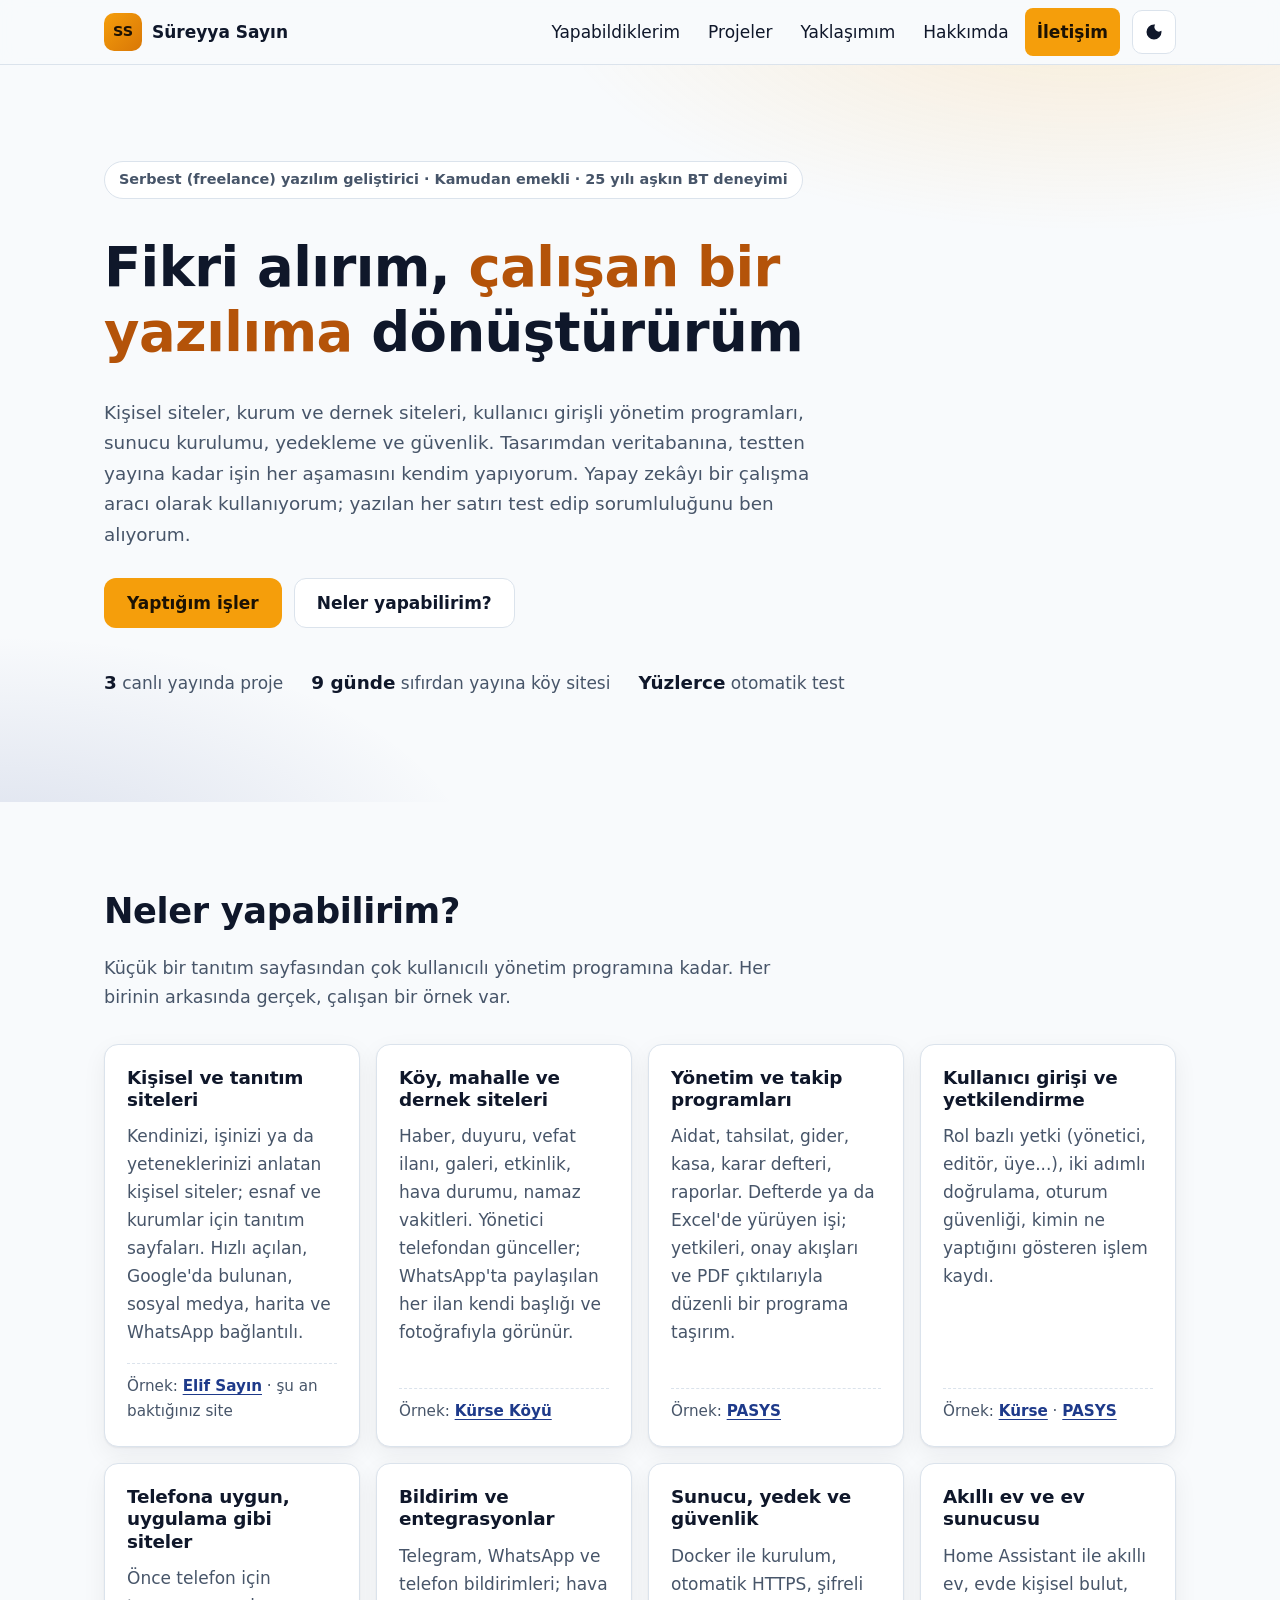
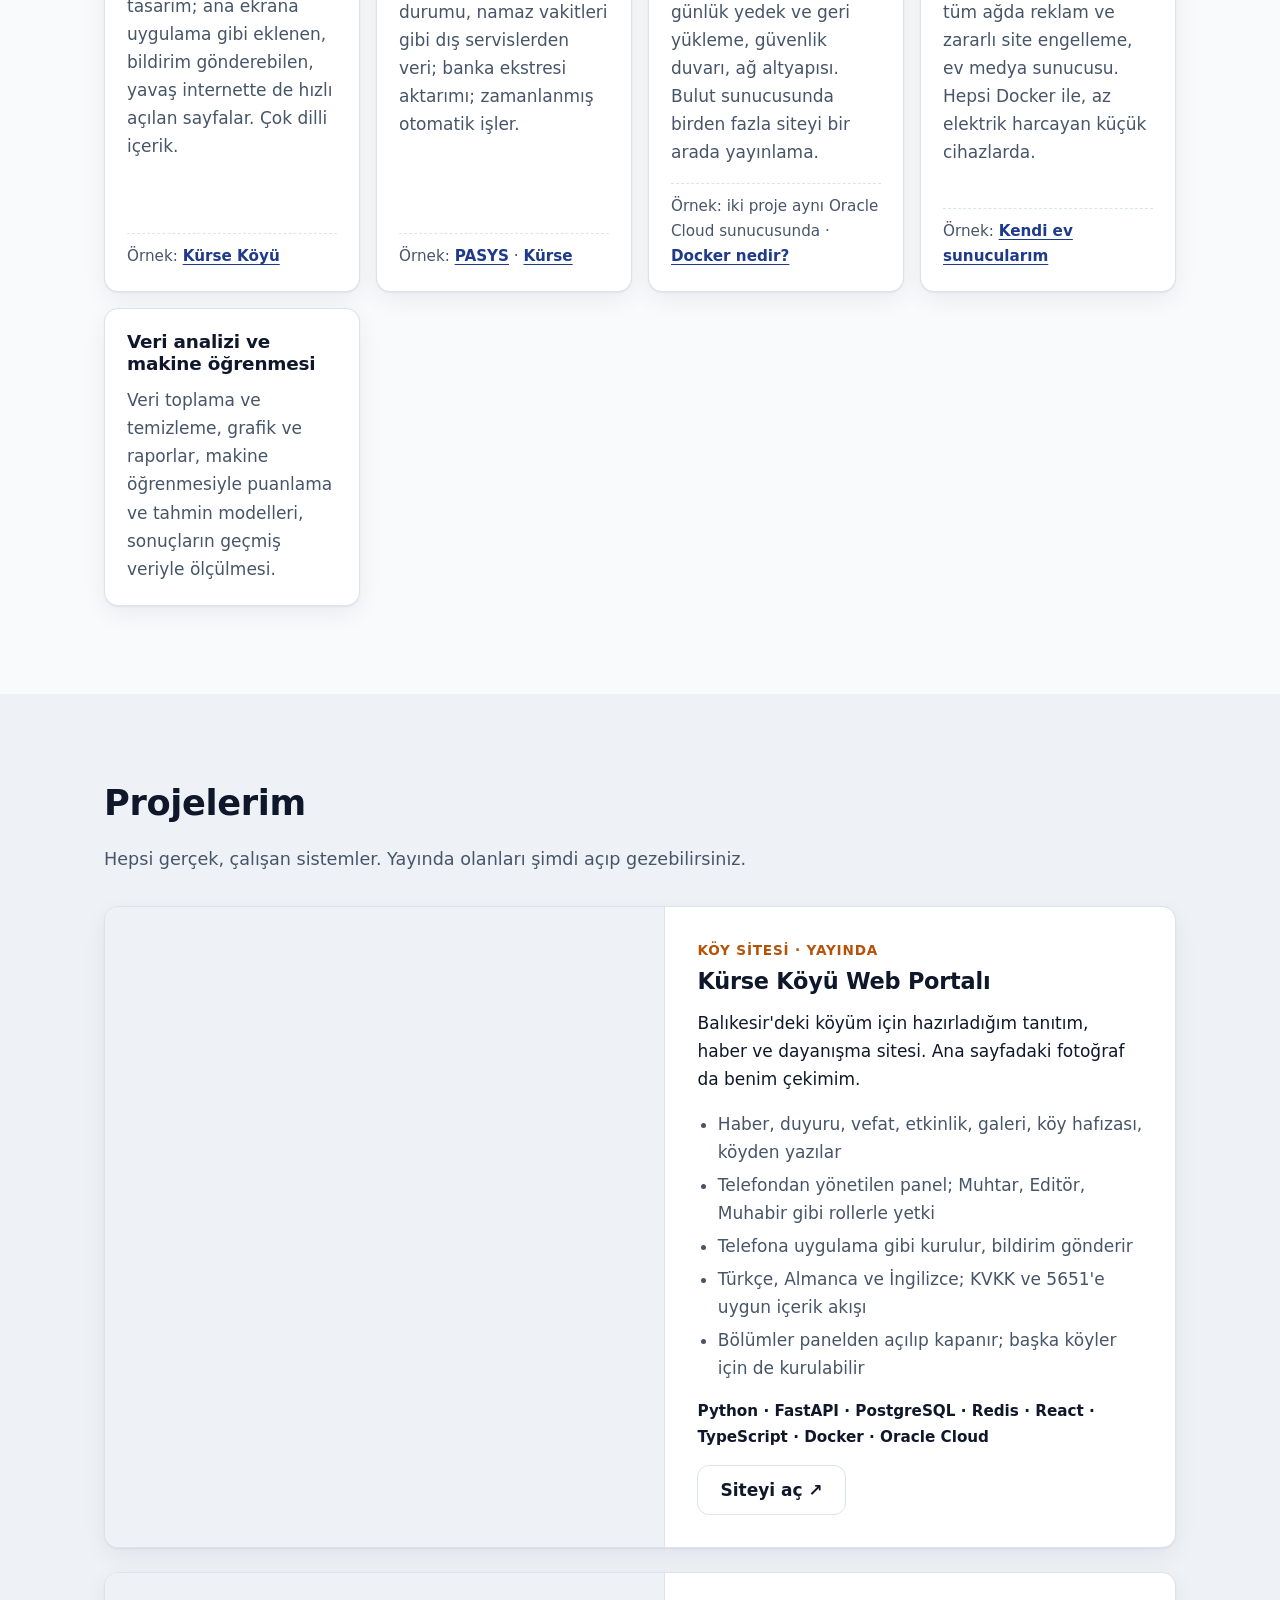
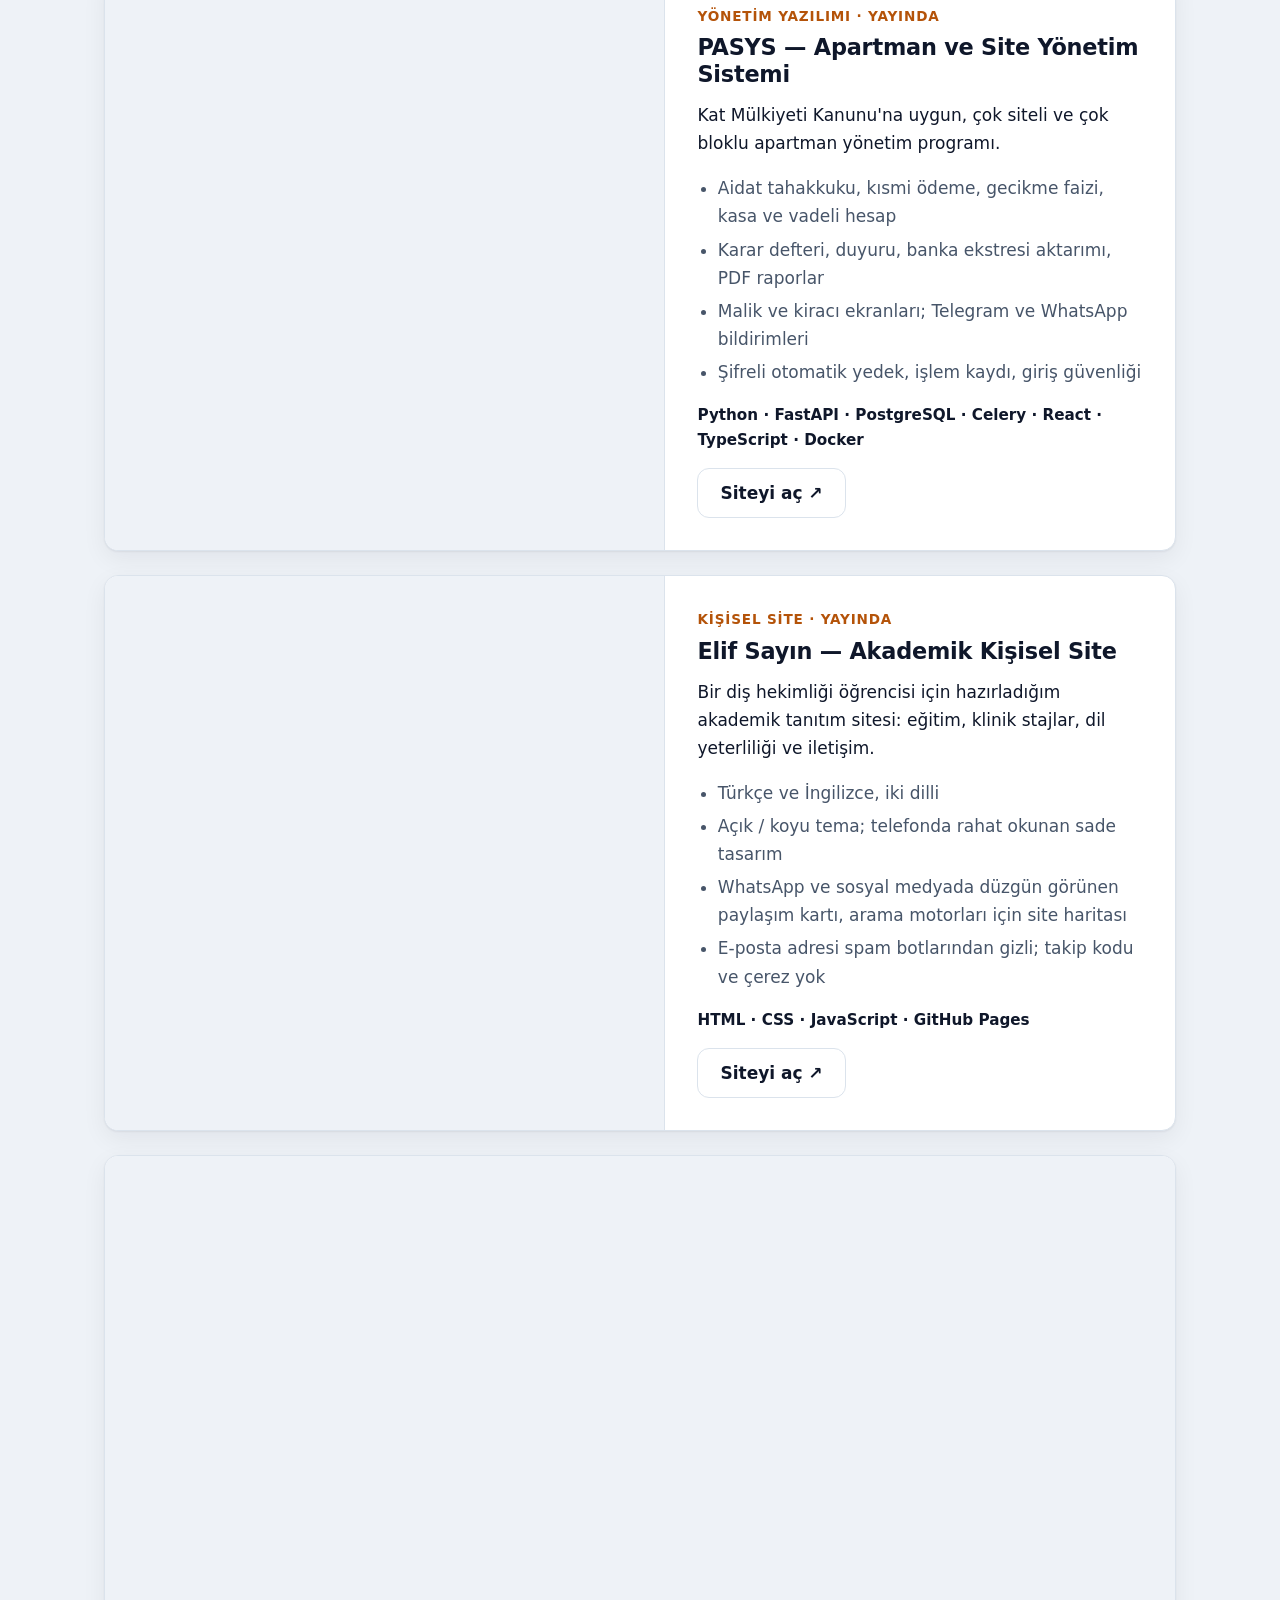
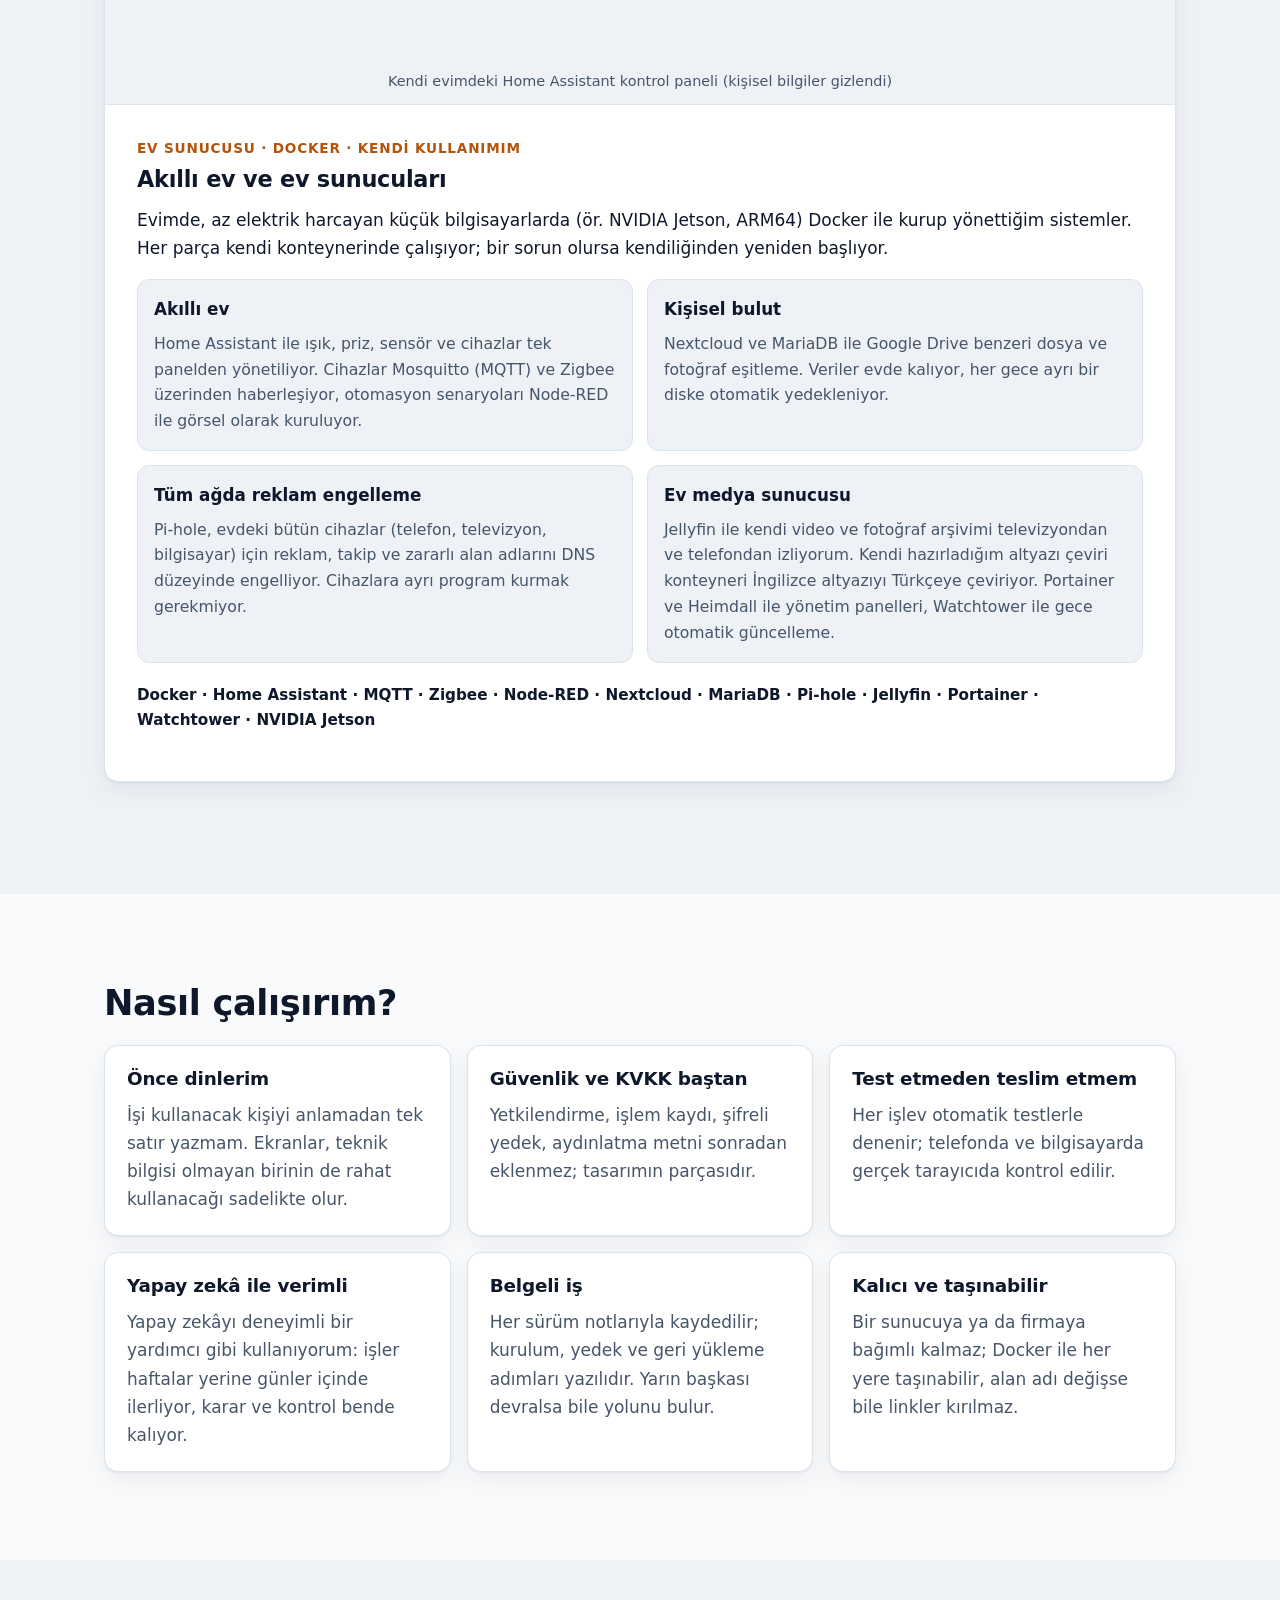
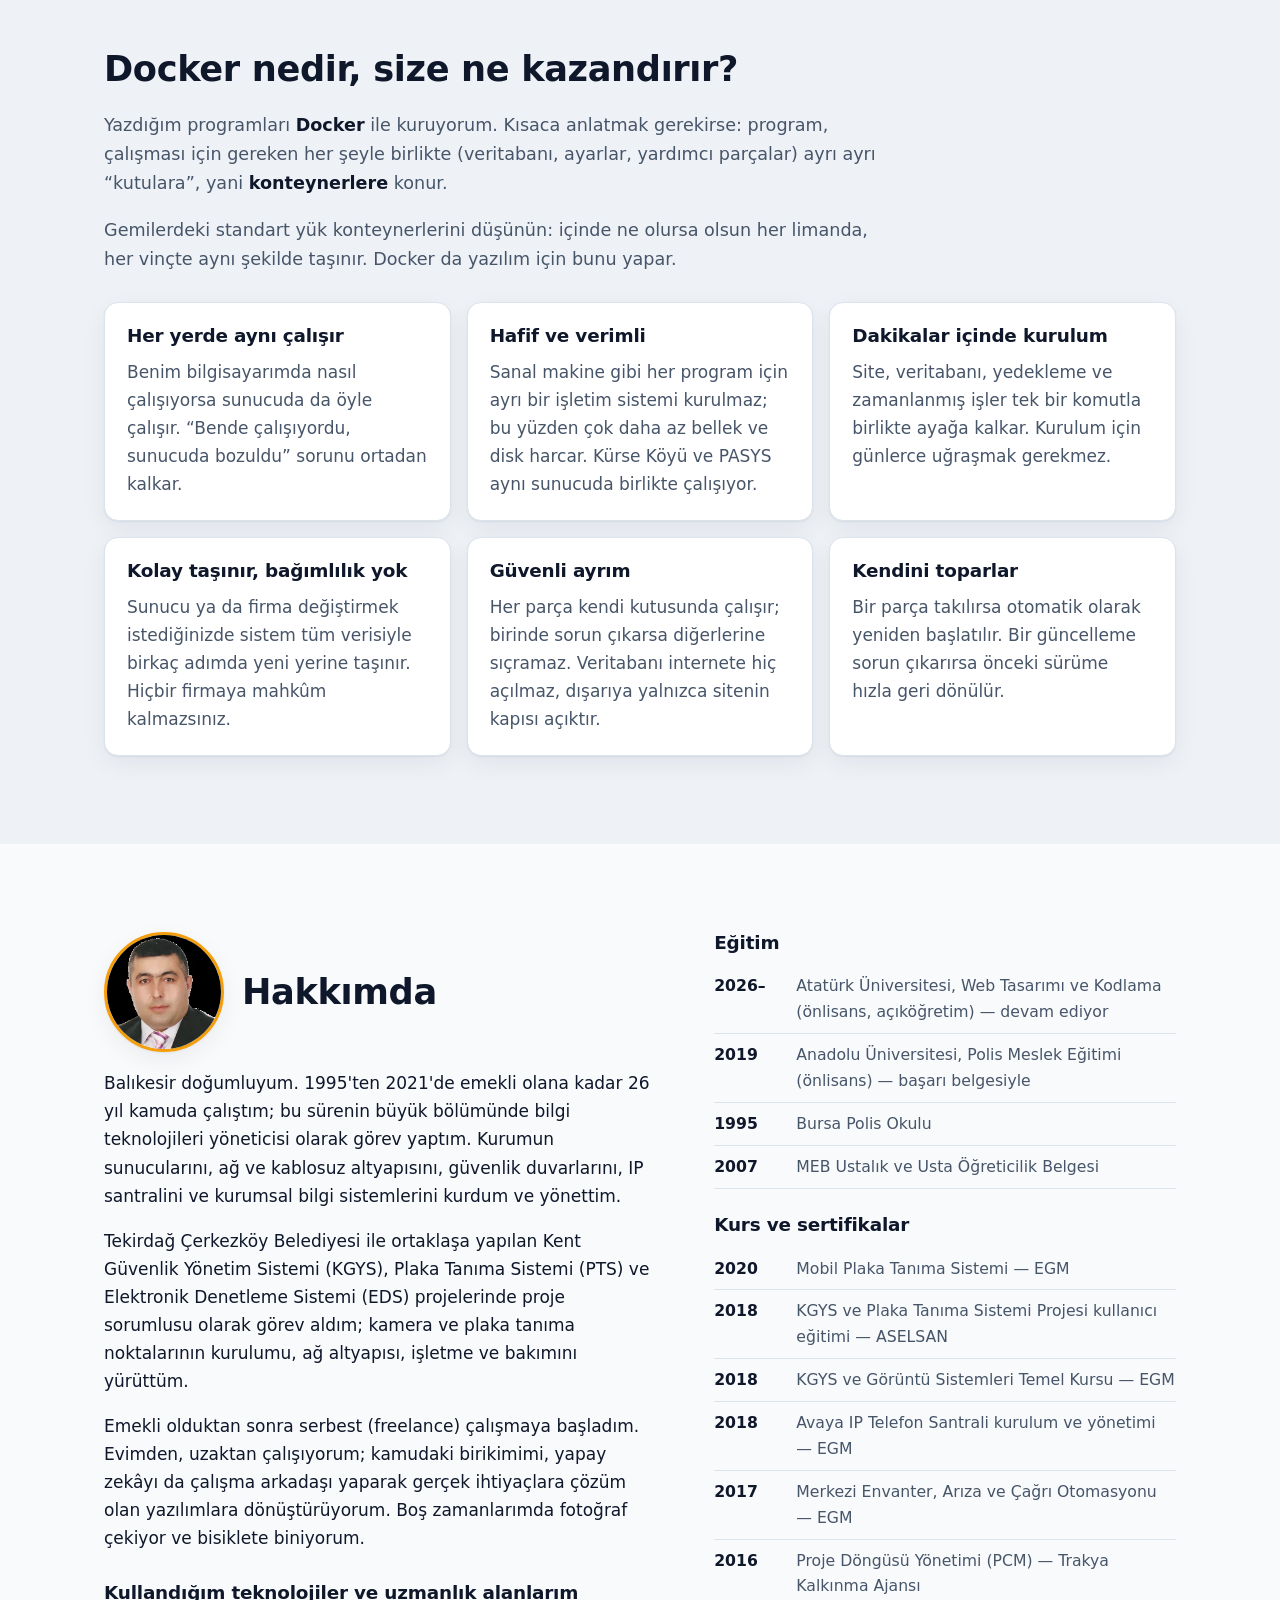
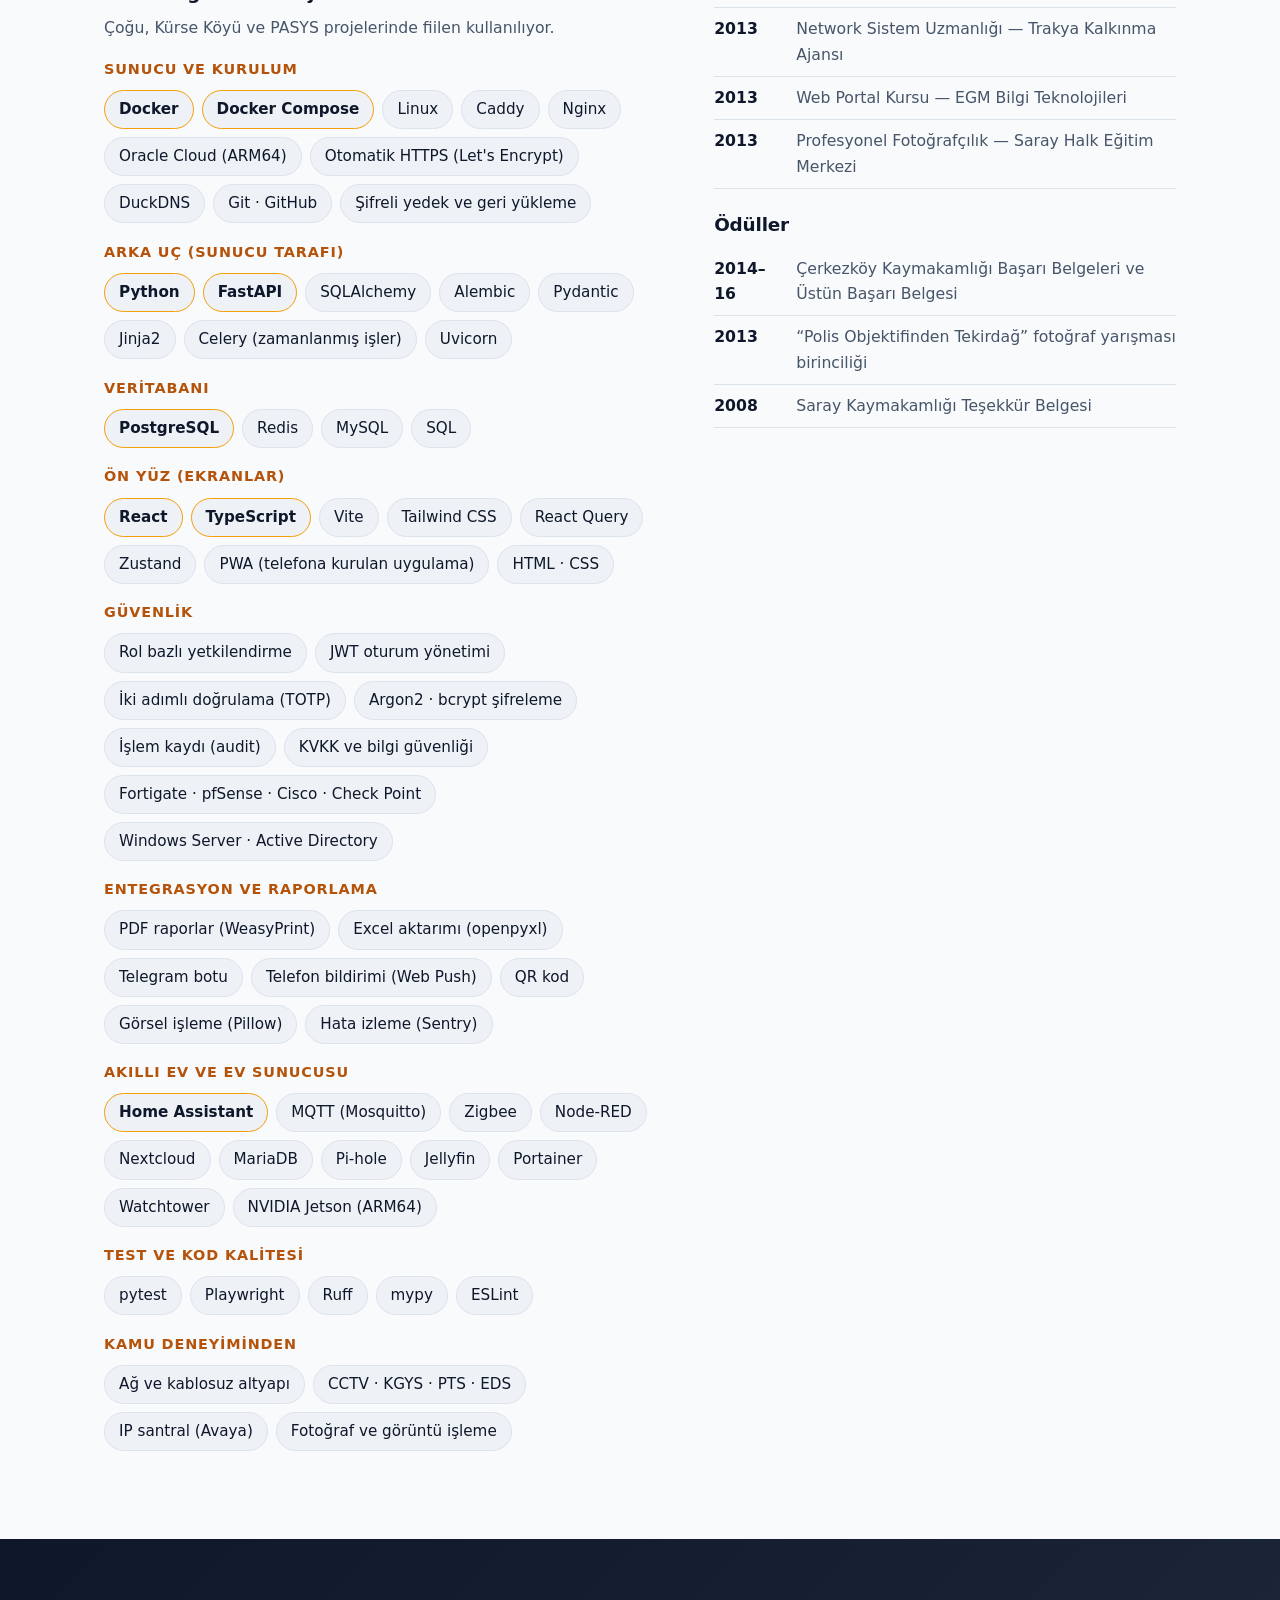
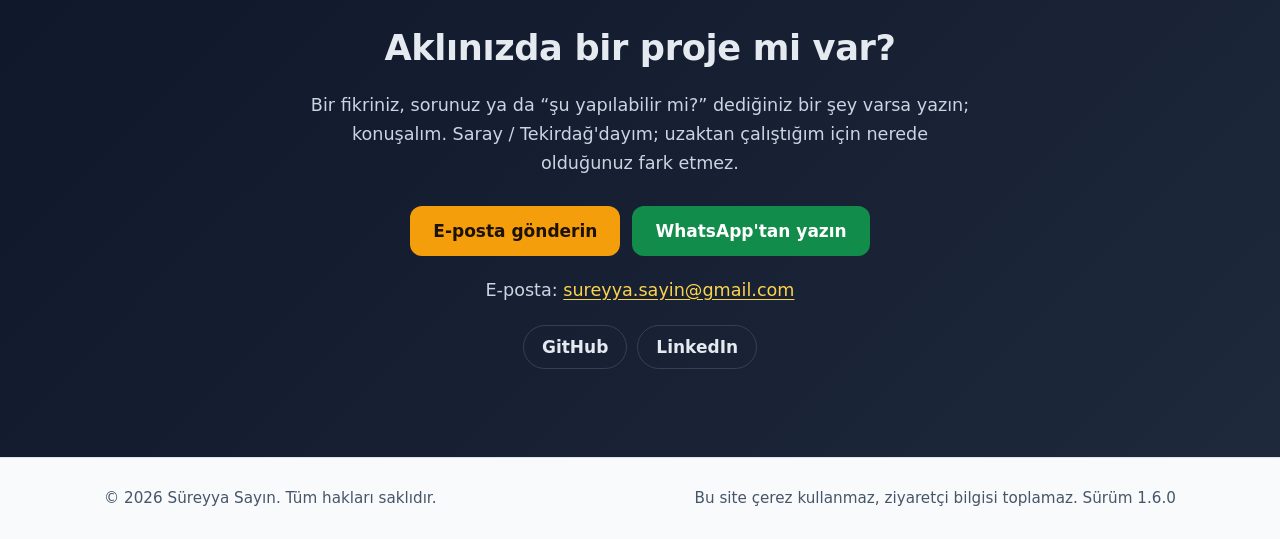
==== commit f4870922: "feat: akıllı ev projesine Home Assistant panel görüntüsü (1.6.0) Co-Authored-By: Claude Opus 5.5 <no" ====
--- a/docs/index.html
+++ b/docs/index.html
@@ -10,7 +10,7 @@
 <link rel="canonical" href="https://sureyyasayin.github.io/">
 <meta name="theme-color" content="#0f172a">
 <link rel="icon" href="favicon.svg" type="image/svg+xml">
-<link rel="stylesheet" href="style.css?v=1.5.2">
+<link rel="stylesheet" href="style.css?v=1.6.0">
 
 <meta property="og:type" content="profile">
 <meta property="og:locale" content="tr_TR">
@@ -39,7 +39,7 @@
   "knowsAbout": ["Web geliştirme", "Python", "FastAPI", "PostgreSQL", "React", "Docker", "Ağ güvenliği", "KVKK"]
 }
 </script>
-<script src="site.js?v=1.5.2" defer></script>
+<script src="site.js?v=1.6.0" defer></script>
 </head>
 <body>
 <a class="atla" href="#icerik">İçeriğe geç</a>
@@ -201,7 +201,11 @@
       </div>
     </article>
 
-    <article class="proje proje-gorselsiz" id="proje-ev">
+    <article class="proje proje-genis" id="proje-ev">
+      <figure class="proje-gorsel">
+        <img src="img/akilli-ev.webp" width="784" height="490" loading="lazy" decoding="async" alt="Home Assistant ile hazırladığım akıllı ev kontrol paneli: ışıklar, kombi ve termostat, fan, kapı sensörü ve televizyon kontrolleri">
+        <figcaption>Kendi evimdeki Home Assistant kontrol paneli (kişisel bilgiler gizlendi)</figcaption>
+      </figure>
       <div class="proje-metin">
         <p class="etiket">Ev sunucusu · Docker · Kendi kullanımım</p>
         <h3>Akıllı ev ve ev sunucuları</h3>
@@ -367,7 +371,7 @@
 <footer class="alt">
   <div class="kap alt-ic">
     <p>© 2026 Süreyya Sayın. Tüm hakları saklıdır.</p>
-    <p>Bu site çerez kullanmaz, ziyaretçi bilgisi toplamaz. <span class="surum" data-surum="1.5.2">Sürüm 1.5.2</span></p>
+    <p>Bu site çerez kullanmaz, ziyaretçi bilgisi toplamaz. <span class="surum" data-surum="1.6.0">Sürüm 1.6.0</span></p>
   </div>
 </footer>
 </body>
--- a/docs/style.css
+++ b/docs/style.css
@@ -149,7 +149,11 @@
 .proje h3 { font-size: 1.4rem; }
 .ozellik { padding-left: 1.2em; margin: 0 0 1em; color: var(--metin-2); }
 .ozellik li { margin-bottom: .3em; }
-.proje-gorselsiz { grid-template-columns: 1fr; }
+.proje-genis { grid-template-columns: 1fr; }
+.proje-genis .proje-gorsel { margin: 0; border-right: 0; border-bottom: 1px solid var(--cizgi); padding: 16px 16px 10px; text-align: center; }
+.proje-genis .proje-gorsel img { max-width: 784px; margin: 0 auto; border-radius: 8px; }
+.proje-genis .proje-gorsel:hover img { transform: none; }
+.proje-gorsel figcaption { margin-top: 8px; font-size: .9rem; color: var(--metin-2); }
 .alt-projeler { display: grid; gap: 14px; margin: 0 0 1.2em; }
 @media (min-width: 760px) { .alt-projeler { grid-template-columns: repeat(2, 1fr); } }
 .alt-projeler > div { background: var(--zemin-2); border: 1px solid var(--cizgi); border-radius: 12px; padding: 16px; }
